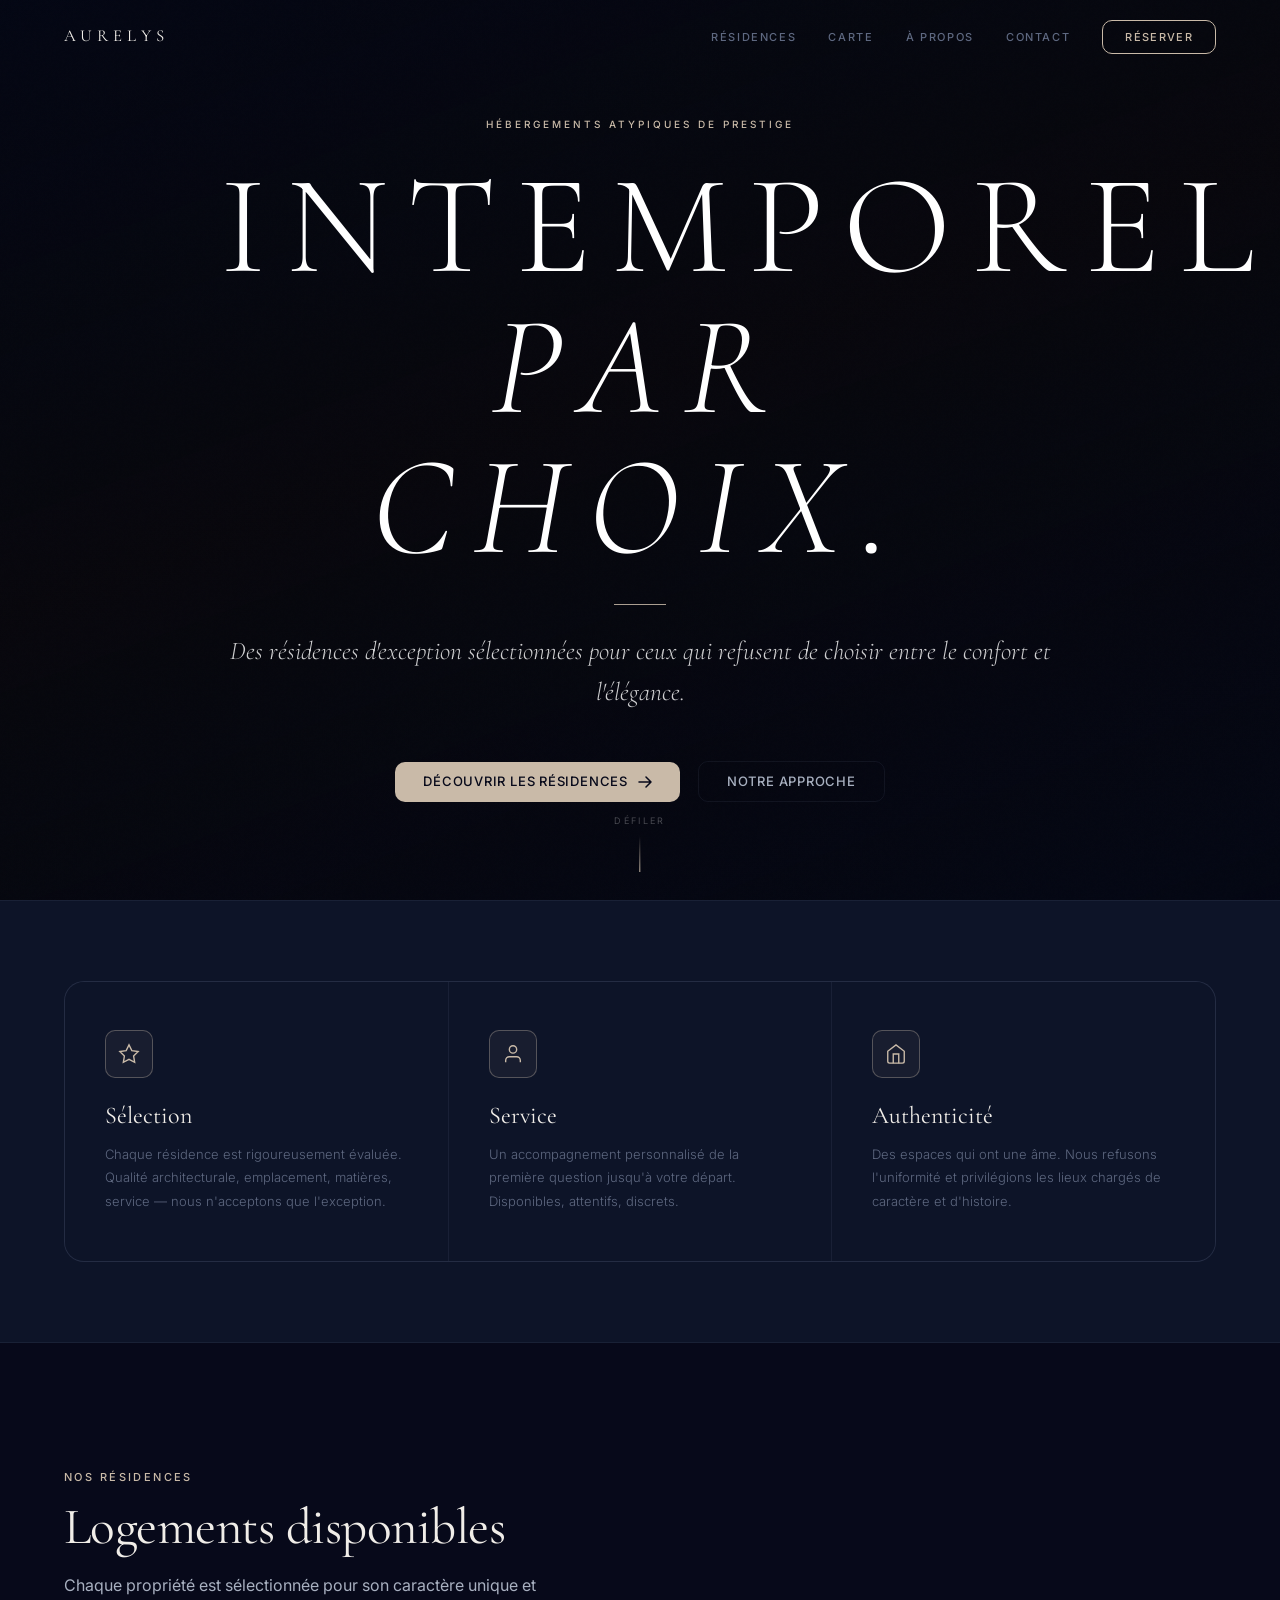
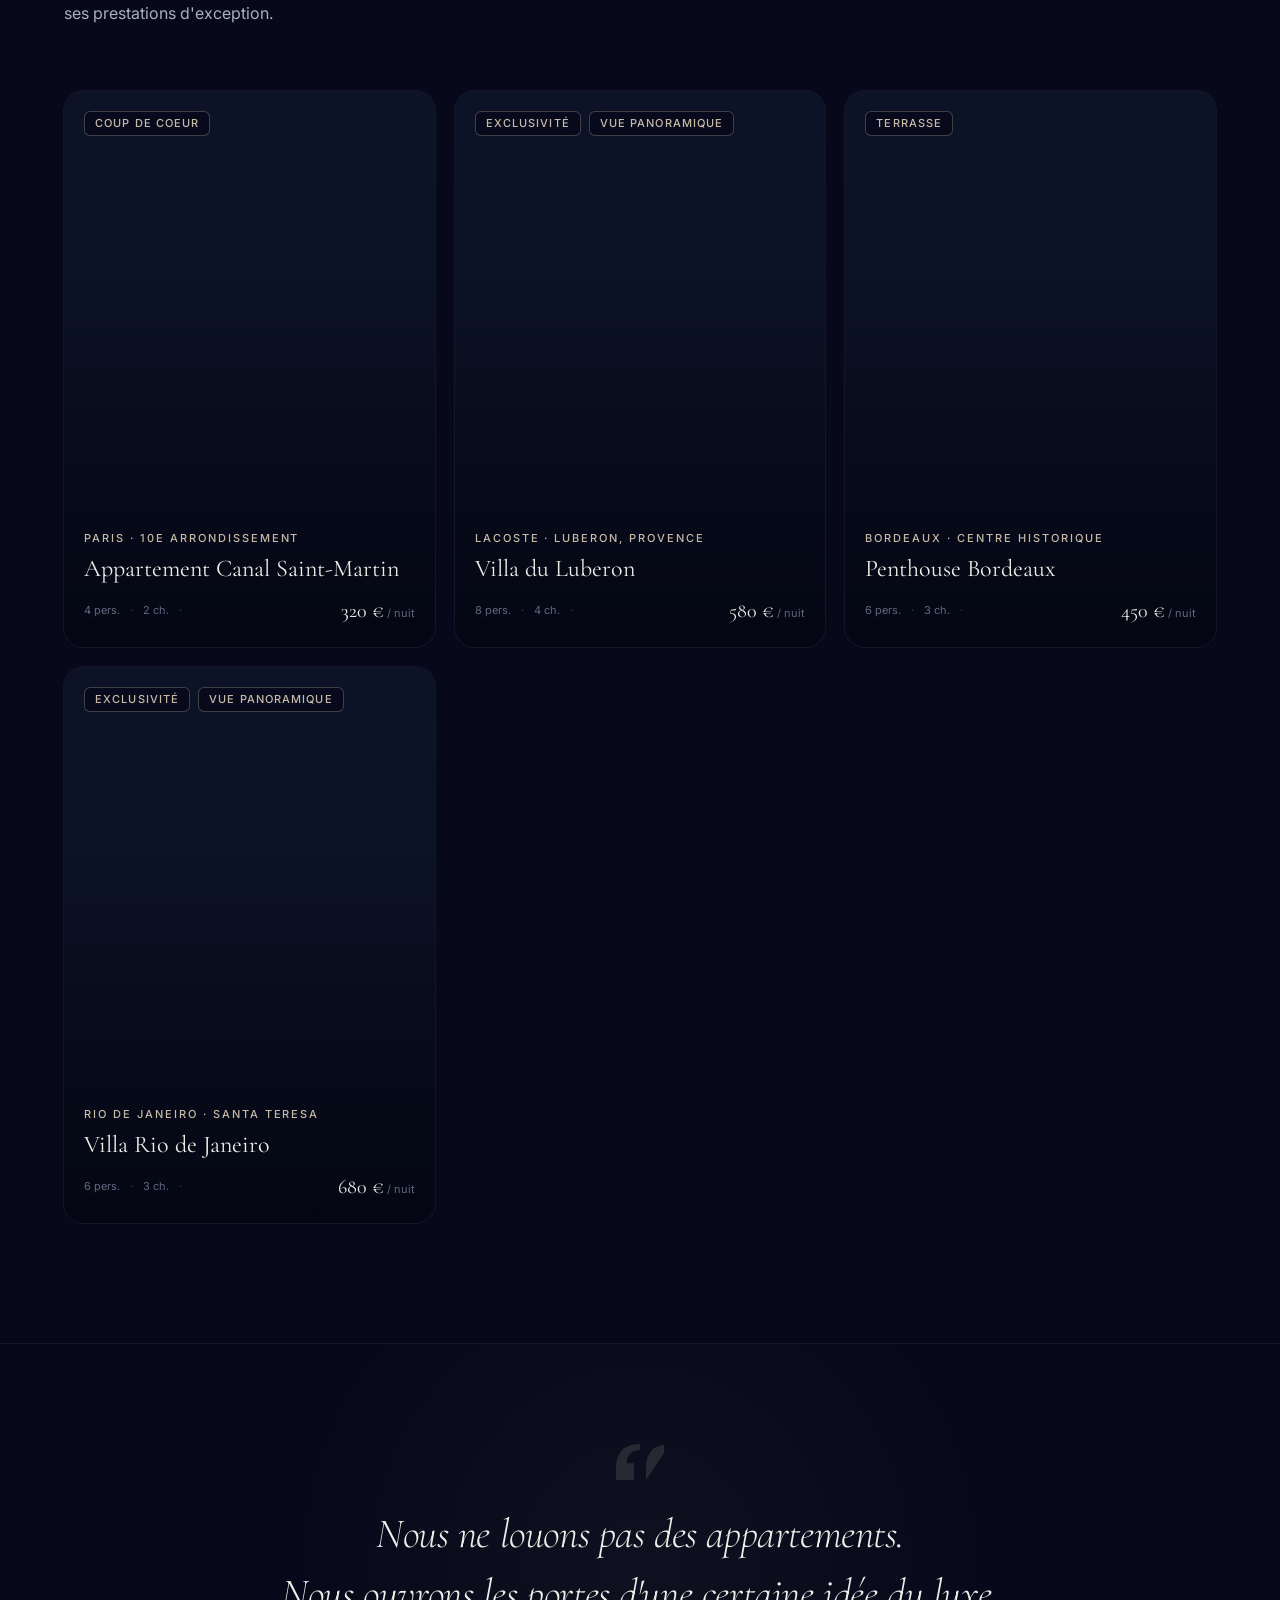
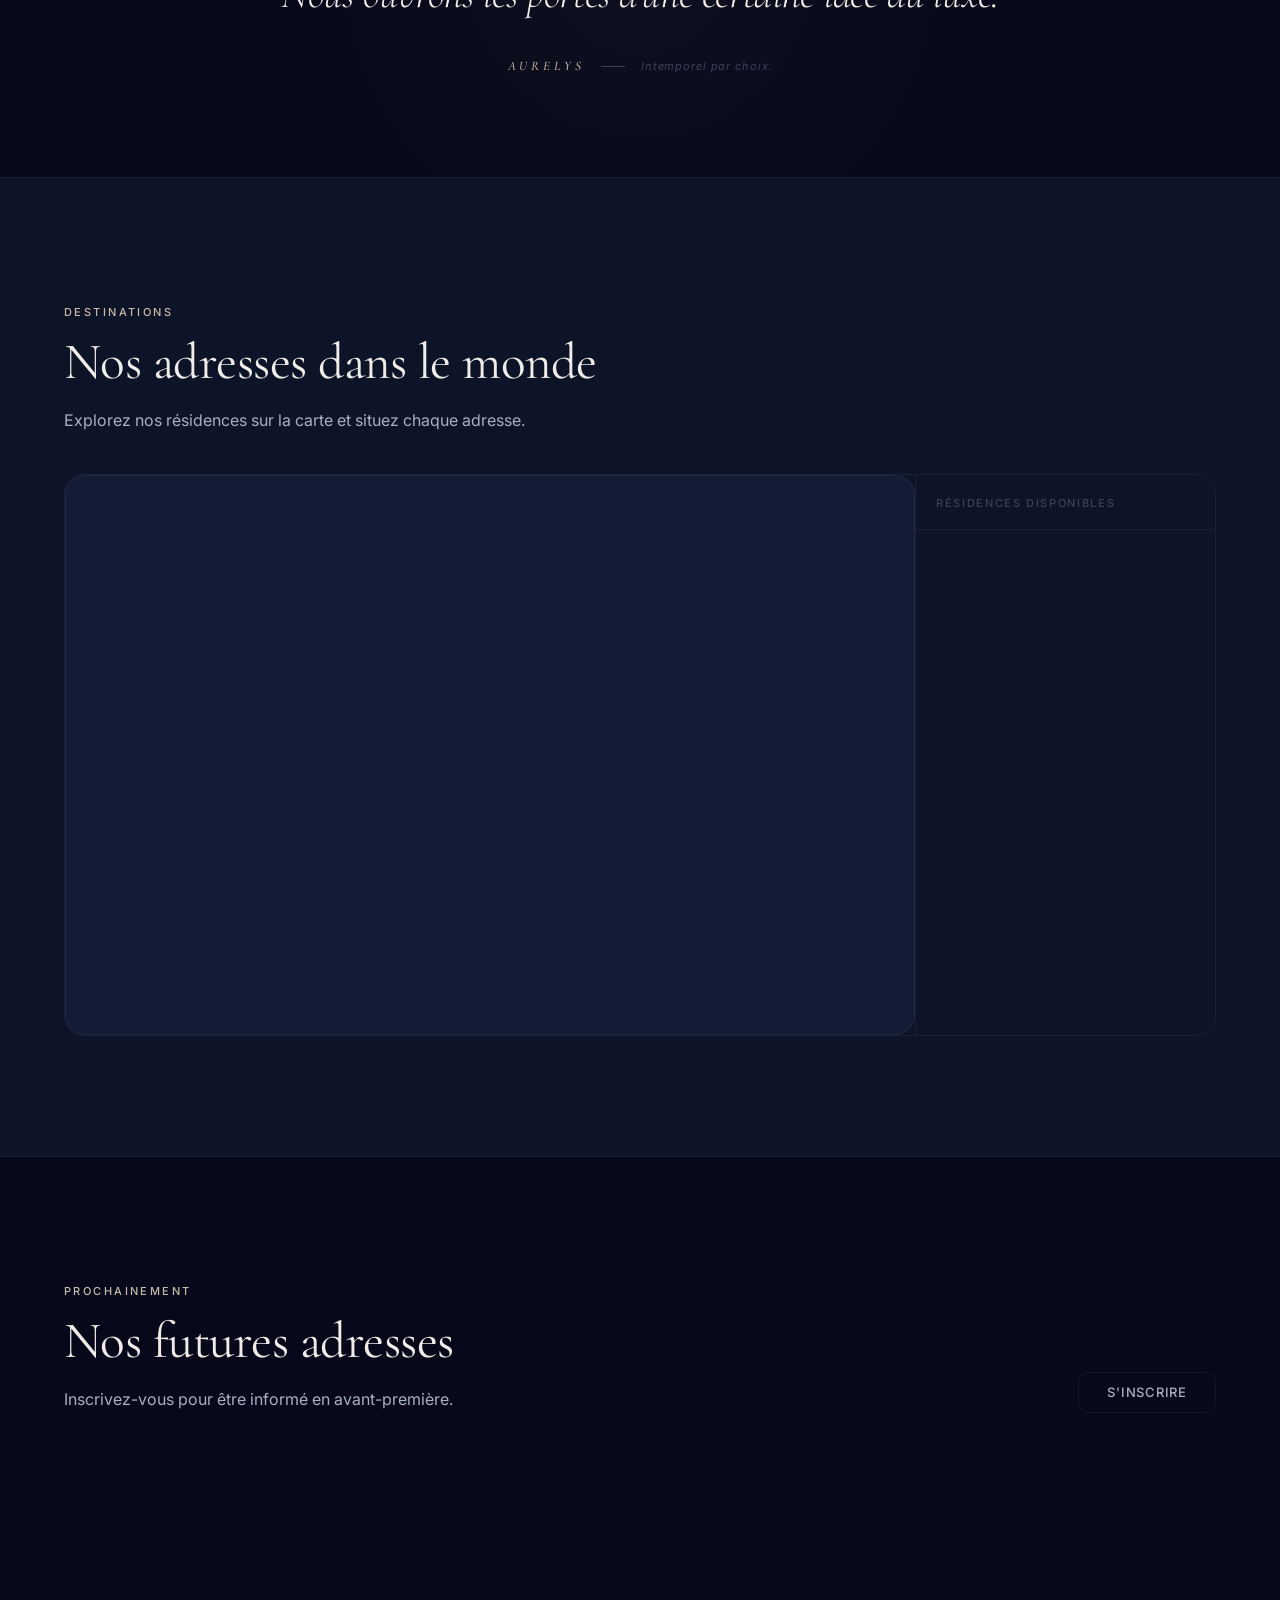
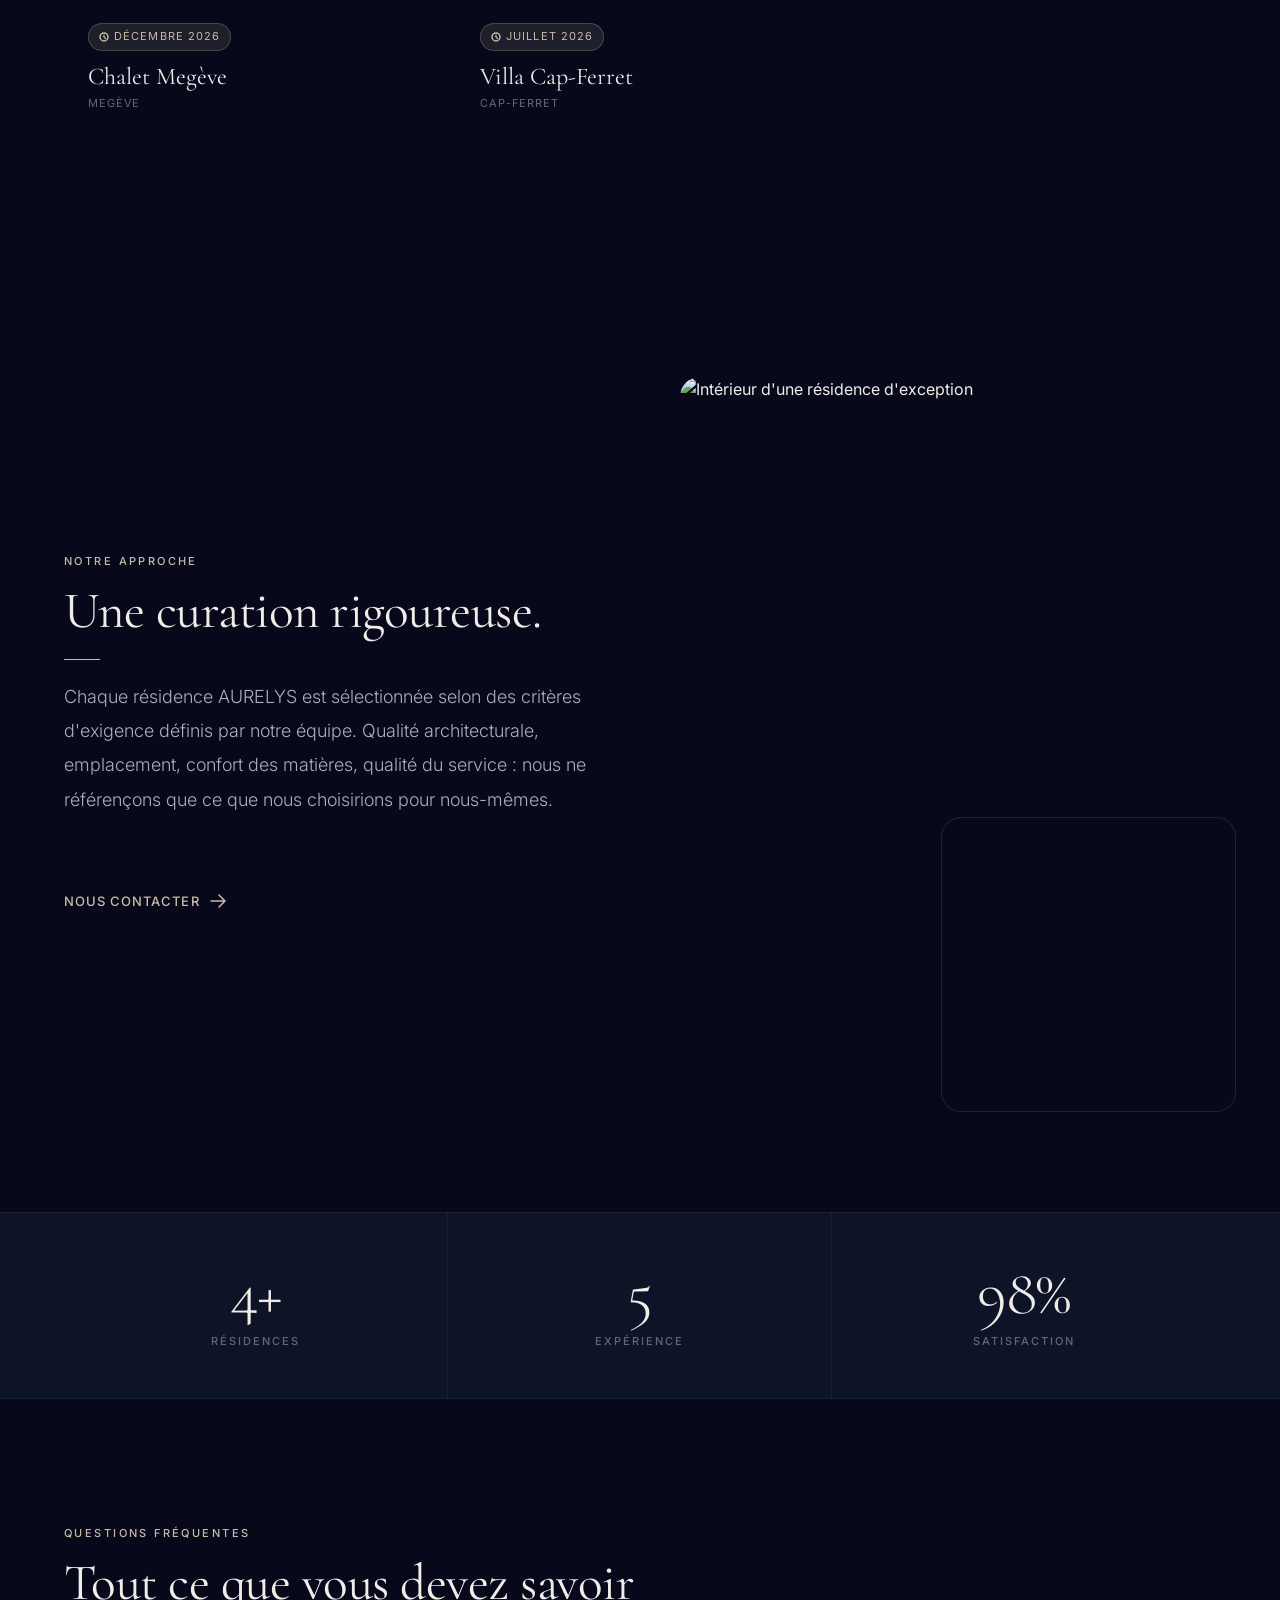
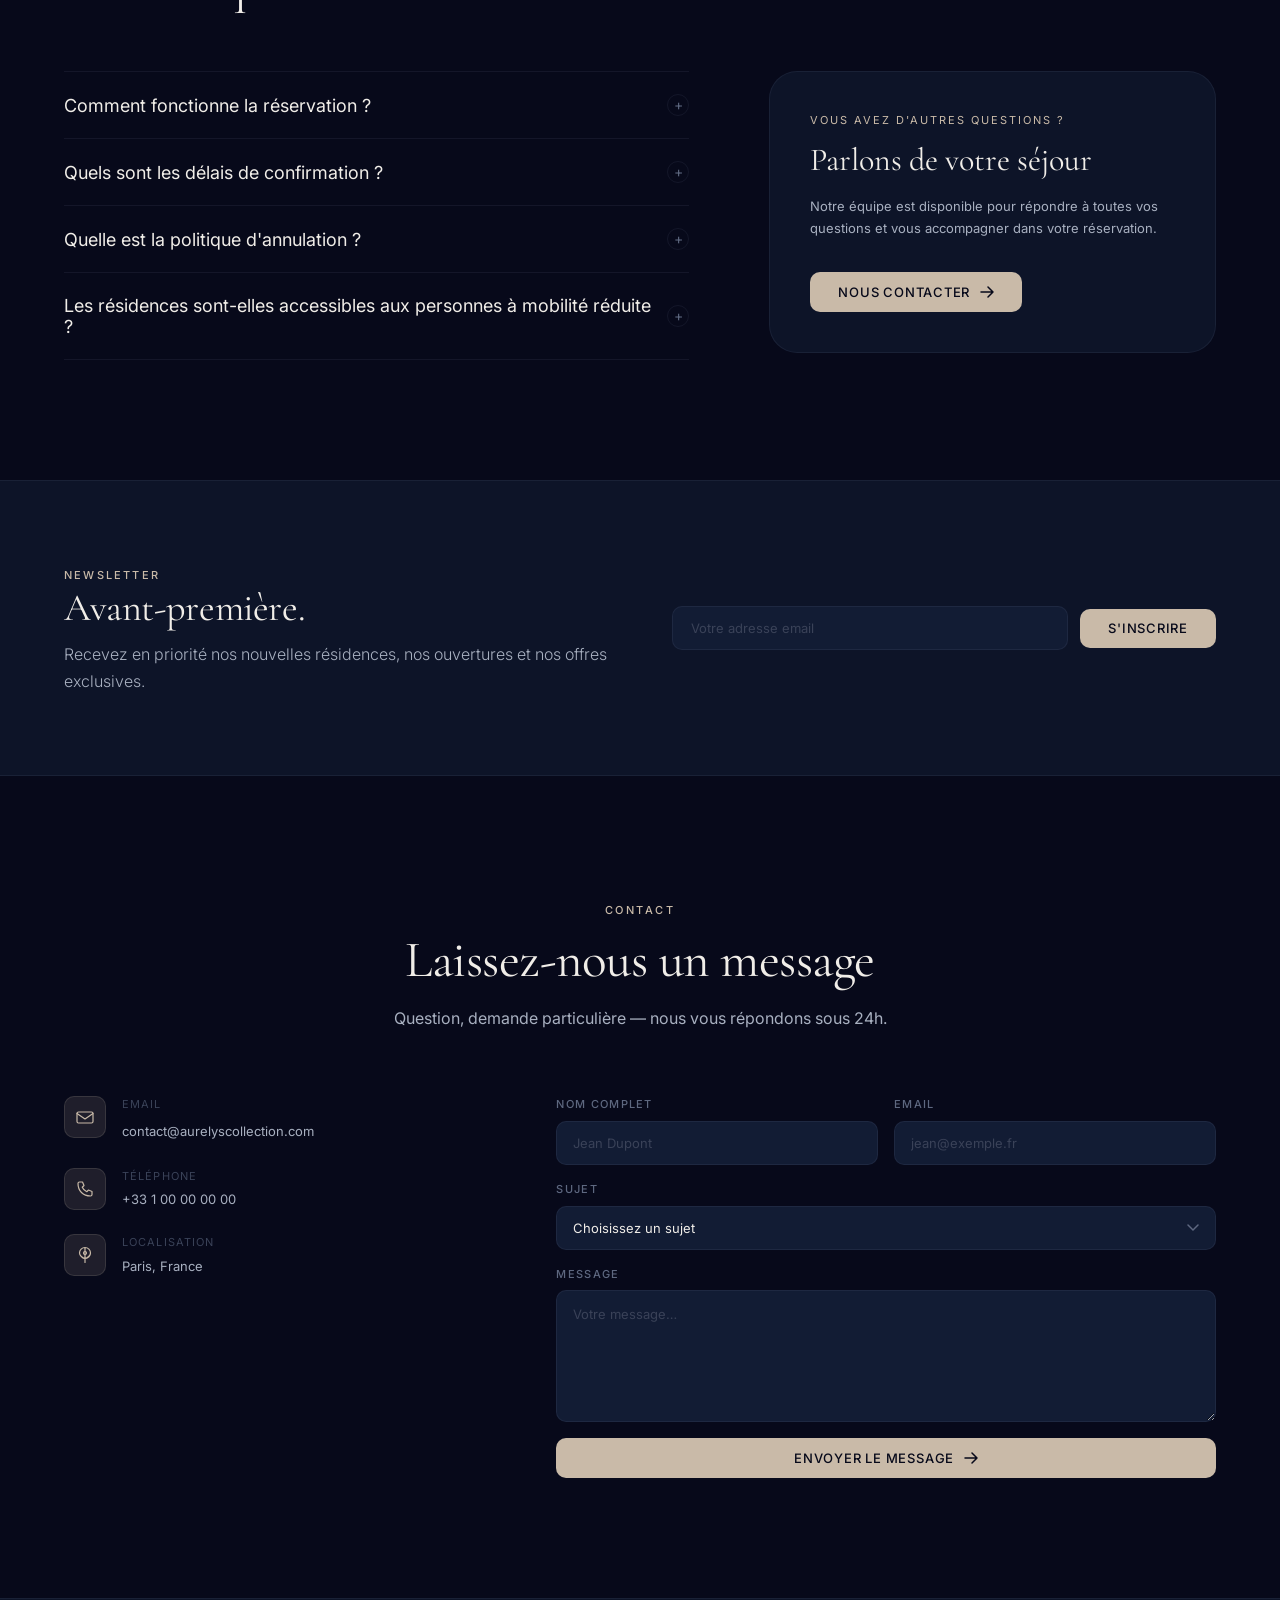
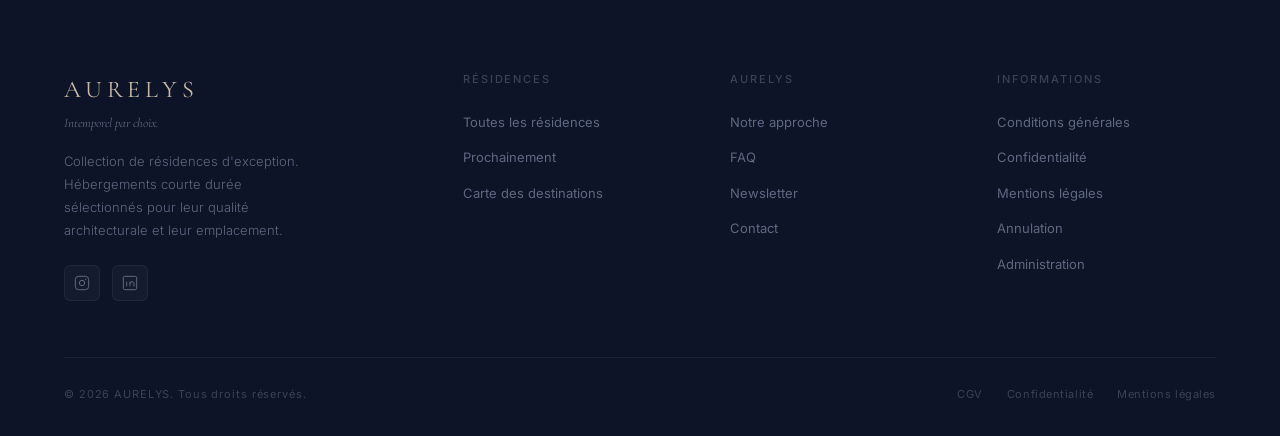
==== index.html @ 6198e26c "Fix chargement admin mobile : client anonyme pour lectures publiques Supabase Diagnostic : requêtes " ====
<!DOCTYPE html>
<html lang="fr">
<head>
  <meta charset="UTF-8">
  <meta name="viewport" content="width=device-width, initial-scale=1.0">

  <!-- ── SEO Principal ──────────────────────────────────────── -->
  <title>AURELYS — Hébergements de Prestige | Intemporel par choix.</title>
  <meta name="description" content="AURELYS : collection exclusive de résidences d'exception en courte durée. Appartements et maisons de prestige sélectionnés pour une expérience intemporelle.">
  <meta name="robots" content="index, follow">
  <meta name="author" content="AURELYS">
  <link rel="canonical" href="https://aurelyscollection.com/">

  <!-- ── Open Graph (Facebook, LinkedIn…) ──────────────────── -->
  <meta property="og:type"        content="website">
  <meta property="og:url"         content="https://aurelyscollection.com/">
  <meta property="og:title"       content="AURELYS — Hébergements de Prestige">
  <meta property="og:description" content="Collection exclusive de résidences d'exception. Hébergements courte durée sélectionnés pour ceux qui refusent de choisir entre le confort et l'élégance.">
  <meta property="og:image"       content="https://images.unsplash.com/photo-1512917774080-9991f1c4c750?w=1200&q=85">
  <meta property="og:image:width"  content="1200">
  <meta property="og:image:height" content="630">
  <meta property="og:locale"      content="fr_FR">
  <meta property="og:site_name"   content="AURELYS">

  <!-- ── Twitter Card ──────────────────────────────────────── -->
  <meta name="twitter:card"        content="summary_large_image">
  <meta name="twitter:title"       content="AURELYS — Hébergements de Prestige">
  <meta name="twitter:description" content="Collection exclusive de résidences d'exception en courte durée.">
  <meta name="twitter:image"       content="https://images.unsplash.com/photo-1512917774080-9991f1c4c750?w=1200&q=85">

  <!-- ── Structured Data (JSON-LD) ─────────────────────────── -->
  <script type="application/ld+json">
  {
    "@context": "https://schema.org",
    "@type": "LodgingBusiness",
    "name": "AURELYS",
    "description": "Collection exclusive de résidences d'exception en hébergement courte durée.",
    "url": "https://aurelyscollection.com",
    "logo": "https://aurelyscollection.com/favicon.ico",
    "image": "https://images.unsplash.com/photo-1512917774080-9991f1c4c750?w=1200&q=85",
    "priceRange": "€€€",
    "telephone": "",
    "email": "",
    "address": {
      "@type": "PostalAddress",
      "addressCountry": "FR"
    },
    "sameAs": []
  }
  </script>

  <!-- Leaflet -->
  <link rel="stylesheet" href="https://unpkg.com/leaflet@1.9.4/dist/leaflet.css" crossorigin="">

  <link rel="stylesheet" href="css/style.css?v=6">
</head>
<body>

<!-- ── Navigation ──────────────────────────────────────────── -->
<header class="nav" role="banner">
  <div class="container nav-inner">
    <a href="#" class="nav-logo" aria-label="Accueil">
      <span data-text="siteName">AURELYS</span>
    </a>

    <nav aria-label="Navigation principale">
      <ul class="nav-links">
        <li><a href="#logements">Résidences</a></li>
        <li><a href="#carte">Carte</a></li>
        <li><a href="#a-propos">À propos</a></li>
        <li><a href="#contact">Contact</a></li>
        <li><a href="#logements" class="nav-cta">Réserver</a></li>
      </ul>
    </nav>

    <button class="nav-burger" aria-label="Menu" aria-expanded="false" aria-controls="nav-mobile">
      <span></span><span></span><span></span>
    </button>
  </div>

  <nav id="nav-mobile" class="nav-mobile" aria-label="Navigation mobile">
    <a href="#logements">Résidences</a>
    <a href="#carte">Carte</a>
    <a href="#a-propos">À propos</a>
    <a href="#contact">Contact</a>
    <a href="#logements" class="nav-cta" style="align-self:flex-start;margin-top:8px;">Réserver</a>
  </nav>
</header>

<!-- ── Hero ────────────────────────────────────────────────── -->
<section class="hero"
         id="hero-main-img"
         aria-label="Accueil"
         style="background-image:url('https://images.unsplash.com/photo-1512917774080-9991f1c4c750?w=1920&q=90')">

  <!-- Texture grain -->
  <div class="hero-grain" aria-hidden="true"></div>

  <!-- Contenu centré -->
  <div class="hero-center-wrap">
    <div class="hero-center-content">
      <span class="hero-eyebrow-text" data-text="heroLabel">Hébergements atypiques de prestige</span>
      <h1 class="hero-title" id="hero-title">AURELYS</h1>
      <div class="hero-divider-line" aria-hidden="true"></div>
      <p class="hero-subtitle" id="hero-subtitle">Intemporel par choix.</p>
      <div class="hero-actions">
        <a href="#logements" class="btn btn-primary">
          Découvrir les résidences
          <svg width="14" height="14" viewBox="0 0 14 14" fill="none" aria-hidden="true">
            <path d="M1 7h12M8 2l5 5-5 5" stroke="currentColor" stroke-width="1.5" stroke-linecap="round" stroke-linejoin="round"/>
          </svg>
        </a>
        <a href="#a-propos" class="btn btn-outline">Notre approche</a>
      </div>
    </div>
  </div>

  <!-- Scroll indicator -->
  <div class="hero-scroll" aria-hidden="true">
    <span class="hero-scroll-text">Défiler</span>
    <span class="hero-scroll-line"></span>
  </div>

</section>

<!-- ── Nos valeurs ──────────────────────────────────────────── -->
<section class="section-sm values-section" aria-label="Nos valeurs">
  <div class="container">
    <div class="values-grid">

      <div class="value-item fade-in">
        <div class="value-icon-wrap" aria-hidden="true">
          <svg width="22" height="22" viewBox="0 0 24 24" fill="none" stroke="currentColor" stroke-width="1.5">
            <path d="M12 2l3.09 6.26L22 9.27l-5 4.87 1.18 6.88L12 17.77l-6.18 3.25L7 14.14 2 9.27l6.91-1.01L12 2z"/>
          </svg>
        </div>
        <h3 class="value-title">Sélection</h3>
        <p class="value-body">Chaque résidence est rigoureusement évaluée. Qualité architecturale, emplacement, matières, service — nous n'acceptons que l'exception.</p>
      </div>

      <div class="value-item fade-in fade-in-delay-1">
        <div class="value-icon-wrap" aria-hidden="true">
          <svg width="22" height="22" viewBox="0 0 24 24" fill="none" stroke="currentColor" stroke-width="1.5">
            <path d="M20 21v-2a4 4 0 00-4-4H8a4 4 0 00-4 4v2"/>
            <circle cx="12" cy="7" r="4"/>
          </svg>
        </div>
        <h3 class="value-title">Service</h3>
        <p class="value-body">Un accompagnement personnalisé de la première question jusqu'à votre départ. Disponibles, attentifs, discrets.</p>
      </div>

      <div class="value-item fade-in fade-in-delay-2">
        <div class="value-icon-wrap" aria-hidden="true">
          <svg width="22" height="22" viewBox="0 0 24 24" fill="none" stroke="currentColor" stroke-width="1.5">
            <path d="M3 9l9-7 9 7v11a2 2 0 01-2 2H5a2 2 0 01-2-2z"/>
            <polyline points="9,22 9,12 15,12 15,22"/>
          </svg>
        </div>
        <h3 class="value-title">Authenticité</h3>
        <p class="value-body">Des espaces qui ont une âme. Nous refusons l'uniformité et privilégions les lieux chargés de caractère et d'histoire.</p>
      </div>

    </div>
  </div>
</section>

<!-- ── Logements disponibles ───────────────────────────────── -->
<section class="section properties" id="logements" aria-labelledby="properties-heading">
  <div class="container">
    <div class="properties-header">
      <div>
        <span class="section-label">Nos résidences</span>
        <h2 class="section-title" id="properties-heading">Logements disponibles</h2>
        <p class="section-subtitle">Chaque propriété est sélectionnée pour son caractère unique et ses prestations d'exception.</p>
      </div>
    </div>

    <div class="properties-grid" id="properties-grid" aria-live="polite">
      <!-- Skeletons -->
      <div class="property-card-skeleton" aria-hidden="true"></div>
      <div class="property-card-skeleton" aria-hidden="true"></div>
      <div class="property-card-skeleton" aria-hidden="true"></div>
    </div>
  </div>
</section>

<!-- ── Citation de marque ───────────────────────────────────── -->
<section class="quote-band" aria-label="Manifeste AURELYS">
  <div class="container">
    <div class="quote-inner">
      <div class="quote-deco" aria-hidden="true">
        <svg width="48" height="36" viewBox="0 0 48 36" fill="none">
          <path d="M0 36V22.8C0 15.6 2.4 9.6 7.2 4.8 12 1.6 17.6 0 24 0v6c-4 0-7.2 1.2-9.6 3.6C12 12 10.8 15.2 10.8 19.2H18V36H0zm30 0V22.8C30 15.6 32.4 9.6 37.2 4.8 42 1.6 47.6 0 54 0" fill="currentColor" opacity="0.15"/>
        </svg>
      </div>
      <blockquote class="brand-quote">
        <p class="brand-quote-text">Nous ne louons pas des appartements.<br>Nous ouvrons les portes d'une certaine idée du luxe.</p>
        <footer class="brand-quote-footer">
          <cite class="brand-quote-cite">AURELYS</cite>
          <span class="brand-quote-rule" aria-hidden="true"></span>
          <span class="brand-quote-tagline">Intemporel par choix.</span>
        </footer>
      </blockquote>
    </div>
  </div>
</section>

<!-- ── Carte mondiale ───────────────────────────────────────── -->
<section class="section map-section" id="carte" aria-labelledby="map-heading">
  <div class="container">

    <!-- Header de section -->
    <div class="map-section-header">
      <div>
        <span class="section-label">Destinations</span>
        <h2 class="section-title" id="map-heading">Nos adresses dans le monde</h2>
        <p class="section-subtitle">Explorez nos résidences sur la carte et situez chaque adresse.</p>
      </div>
      <div class="map-dest-stats" id="map-dest-stats" aria-live="polite">
        <!-- Alimenté par app.js -->
      </div>
    </div>

    <!-- Disposition carte + panel -->
    <div class="map-layout">
      <div id="map-container" role="application" aria-label="Carte mondiale des résidences AURELYS"></div>
      <div class="map-side-panel" id="map-side-panel">
        <div class="map-panel-header">
          <p class="map-panel-title">Résidences disponibles</p>
        </div>
        <div class="map-panel-list" id="map-panel-list" aria-live="polite">
          <!-- Alimenté par app.js -->
        </div>
      </div>
    </div>

  </div>
</section>

<!-- ── À venir ─────────────────────────────────────────────── -->
<section class="section upcoming" id="a-venir" aria-labelledby="upcoming-heading">
  <div class="container">
    <div class="upcoming-header">
      <div>
        <span class="section-label">Prochainement</span>
        <h2 class="section-title" id="upcoming-heading">Nos futures adresses</h2>
        <p class="section-subtitle">Inscrivez-vous pour être informé en avant-première.</p>
      </div>
      <a href="#newsletter" class="btn btn-outline" style="flex-shrink:0;">S'inscrire</a>
    </div>

    <div class="upcoming-grid" id="upcoming-grid" aria-live="polite">
      <!-- Alimenté par app.js -->
    </div>
  </div>
</section>

<!-- ── À propos / Éditorial ─────────────────────────────────── -->
<section class="section about" id="a-propos" aria-labelledby="about-heading">
  <div class="container">
    <div class="editorial-inner">
      <div class="editorial-text fade-in">
        <span class="section-label">Notre approche</span>
        <h2 class="section-title" id="about-heading" id="about-title">Une curation rigoureuse.</h2>
        <div class="divider" aria-hidden="true"></div>
        <p class="editorial-body" id="about-body">
          Chaque résidence AURELYS est sélectionnée selon des critères d'exigence définis par notre équipe. Qualité architecturale, emplacement, confort des matières, qualité du service : nous ne référençons que ce que nous choisirions pour nous-mêmes.
        </p>
        <a href="#contact" class="btn-ghost" style="margin-top:32px; display:inline-flex; align-items:center; gap:10px;">
          Nous contacter
          <svg class="arrow" width="16" height="16" viewBox="0 0 16 16" fill="none" aria-hidden="true">
            <path d="M1 8h14M9 2l6 6-6 6" stroke="currentColor" stroke-width="1.5" stroke-linecap="round" stroke-linejoin="round"/>
          </svg>
        </a>
      </div>

      <div class="editorial-img-wrap fade-in fade-in-delay-2">
        <img
          id="about-img"
          class="editorial-img"
          src="https://images.unsplash.com/photo-1600585154526-990dced4db0d?w=900&q=85"
          alt="Intérieur d'une résidence d'exception"
          loading="lazy"
        >
        <div class="editorial-img-accent" aria-hidden="true"></div>
      </div>
    </div>
  </div>
</section>

<!-- ── Stats ────────────────────────────────────────────────── -->
<div class="stats-band" aria-label="Chiffres clés" id="stats-row">
  <!-- Alimenté par app.js -->
</div>

<!-- ── FAQ ──────────────────────────────────────────────────── -->
<section class="section faq-section" id="faq" aria-labelledby="faq-heading">
  <div class="container">
    <div style="margin-bottom:60px;">
      <span class="section-label">Questions fréquentes</span>
      <h2 class="section-title" id="faq-heading">Tout ce que vous devez savoir</h2>
    </div>
    <div class="faq-grid">
      <div class="faq-list" id="faq-list" aria-live="polite">
        <!-- Alimenté par app.js -->
      </div>
      <div class="faq-cta fade-in">
        <div class="faq-cta-inner">
          <p class="faq-cta-label">Vous avez d'autres questions ?</p>
          <h3 class="faq-cta-title">Parlons de votre séjour</h3>
          <p class="faq-cta-text">Notre équipe est disponible pour répondre à toutes vos questions et vous accompagner dans votre réservation.</p>
          <a href="#contact" class="btn btn-primary">
            Nous contacter
            <svg width="14" height="14" viewBox="0 0 14 14" fill="none" aria-hidden="true">
              <path d="M1 7h12M8 2l5 5-5 5" stroke="currentColor" stroke-width="1.5" stroke-linecap="round" stroke-linejoin="round"/>
            </svg>
          </a>
        </div>
      </div>
    </div>
  </div>
</section>

<!-- ── Newsletter ───────────────────────────────────────────── -->
<section class="section-sm newsletter" id="newsletter" aria-labelledby="newsletter-heading">
  <div class="container">
    <div class="newsletter-inner">
      <div>
        <span class="newsletter-label">Newsletter</span>
        <h2 class="newsletter-title" id="newsletter-title newsletter-heading" id="newsletter-title">
          Avant-première.
        </h2>
        <p class="newsletter-text" id="newsletter-text">
          Recevez nos nouvelles résidences et offres exclusives en priorité.
        </p>
      </div>
      <form class="newsletter-form" id="newsletter-form" novalidate aria-label="Inscription newsletter">
        <label for="newsletter-email" class="sr-only">Votre adresse email</label>
        <input
          class="newsletter-input"
          id="newsletter-email"
          type="email"
          name="email"
          placeholder="Votre adresse email"
          required
          autocomplete="email"
        >
        <button type="submit" class="btn btn-primary">S'inscrire</button>
      </form>
    </div>
  </div>
</section>

<!-- ── Contact ───────────────────────────────────────────────── -->
<section class="section contact" id="contact" aria-labelledby="contact-heading">
  <div class="container">
    <div style="margin-bottom:64px; text-align:center;">
      <span class="section-label">Contact</span>
      <h2 class="section-title" id="contact-heading">Laissez-nous un message</h2>
      <p class="section-subtitle" style="margin:0 auto;">Question, demande particulière — nous vous répondons sous 24h.</p>
    </div>

    <div class="contact-grid">
      <aside>
        <div class="contact-detail fade-in">
          <div class="contact-icon" aria-hidden="true">
            <svg width="18" height="18" viewBox="0 0 18 18" fill="none" stroke="currentColor" stroke-width="1.2" stroke-linecap="round" stroke-linejoin="round">
              <rect x="1" y="4" width="16" height="11" rx="1.5"/>
              <path d="M1 5.5l8 5.5 8-5.5"/>
            </svg>
          </div>
          <div>
            <p class="contact-detail-label">Email</p>
            <a href="mailto:contact@aurelyscollection.com" class="contact-detail-value" data-text="contactEmail" data-href="contactEmail">contact@aurelyscollection.com</a>
          </div>
        </div>
        <div class="contact-detail fade-in fade-in-delay-1">
          <div class="contact-icon" aria-hidden="true">
            <svg width="18" height="18" viewBox="0 0 18 18" fill="none" stroke="currentColor" stroke-width="1.2" stroke-linecap="round" stroke-linejoin="round">
              <path d="M3.5 2h3l1.5 3.5-1.75 1.75a9 9 0 004.5 4.5L12.5 10l3.5 1.5v3A1.5 1.5 0 0114.5 16C7.048 16 2 10.952 2 3.5A1.5 1.5 0 013.5 2z"/>
            </svg>
          </div>
          <div>
            <p class="contact-detail-label">Téléphone</p>
            <p class="contact-detail-value" data-text="contactPhone">+33 1 00 00 00 00</p>
          </div>
        </div>
        <div class="contact-detail fade-in fade-in-delay-2">
          <div class="contact-icon" aria-hidden="true">
            <svg width="18" height="18" viewBox="0 0 18 18" fill="none" stroke="currentColor" stroke-width="1.2" stroke-linecap="round" stroke-linejoin="round">
              <path d="M9 1.5A5.5 5.5 0 019 12.5C6.5 12.5 3.5 9 3.5 7a5.5 5.5 0 0111 0c0 2-3 5.5-5.5 5.5z"/>
              <circle cx="9" cy="7" r="1.5"/>
              <path d="M9 13v3.5"/>
            </svg>
          </div>
          <div>
            <p class="contact-detail-label">Localisation</p>
            <p class="contact-detail-value" data-text="contactAddress">Paris, France</p>
          </div>
        </div>
      </aside>

      <div class="fade-in">
        <form
          id="contact-form"
          class="form"
          action="https://formspree.io/f/YOUR_FORMSPREE_ID"
          method="POST"
          novalidate
        >
          <div class="form-row">
            <div class="form-group">
              <label class="form-label" for="contact-name">Nom complet</label>
              <input class="form-input" id="contact-name" type="text" name="name" placeholder="Jean Dupont" required autocomplete="name">
            </div>
            <div class="form-group">
              <label class="form-label" for="contact-email">Email</label>
              <input class="form-input" id="contact-email" type="email" name="email" placeholder="jean@exemple.fr" required autocomplete="email">
            </div>
          </div>

          <div class="form-group">
            <label class="form-label" for="contact-subject">Sujet</label>
            <select class="form-select" id="contact-subject" name="subject">
              <option value="">Choisissez un sujet</option>
              <option>Demande de réservation</option>
              <option>Question sur un logement</option>
              <option>Avis / Commentaire</option>
              <option>Autre</option>
            </select>
          </div>

          <div class="form-group">
            <label class="form-label" for="contact-message">Message</label>
            <textarea class="form-textarea" id="contact-message" name="message" placeholder="Votre message…" rows="5" required></textarea>
          </div>

          <button type="submit" class="btn btn-primary" style="width:100%; justify-content:center;">
            <span class="btn-label">Envoyer le message</span>
            <svg width="14" height="14" viewBox="0 0 14 14" fill="none" aria-hidden="true">
              <path d="M1 7h12M8 2l5 5-5 5" stroke="currentColor" stroke-width="1.5" stroke-linecap="round" stroke-linejoin="round"/>
            </svg>
          </button>

          <div class="form-success" id="contact-success" role="alert" aria-live="polite">
            ✓ Votre message a bien été envoyé. Nous vous répondrons dans les plus brefs délais.
          </div>
        </form>
      </div>
    </div>
  </div>
</section>

<!-- ── Footer ───────────────────────────────────────────────── -->
<footer class="footer" role="contentinfo">
  <div class="container">
    <div class="footer-grid">
      <div>
        <p class="footer-brand-name">
          <span data-text="footerBrand">AURELYS</span>
        </p>
        <p class="footer-brand-tagline" data-text="tagline">Intemporel par choix.</p>
        <p class="footer-brand-desc">
          Collection de résidences d'exception. Hébergements courte durée sélectionnés pour leur qualité architecturale et leur emplacement.
        </p>
        <div class="footer-social">
          <a href="#" class="footer-social-link" data-href="instagram" aria-label="Instagram" rel="noopener">
            <svg width="16" height="16" viewBox="0 0 24 24" fill="none" stroke="currentColor" stroke-width="1.5">
              <rect x="2" y="2" width="20" height="20" rx="5" ry="5"/>
              <circle cx="12" cy="12" r="4"/>
              <circle cx="17.5" cy="6.5" r="0.5" fill="currentColor"/>
            </svg>
          </a>
          <a href="#" class="footer-social-link" data-href="linkedin" aria-label="LinkedIn" rel="noopener">
            <svg width="16" height="16" viewBox="0 0 24 24" fill="none" stroke="currentColor" stroke-width="1.5">
              <rect x="2" y="2" width="20" height="20" rx="2"/>
              <path d="M7 10v7M7 7v.01M12 10v7M12 13a3 3 0 016 0v4"/>
            </svg>
          </a>
        </div>
      </div>

      <nav aria-label="Résidences">
        <p class="footer-col-title">Résidences</p>
        <ul class="footer-links">
          <li><a href="#logements">Toutes les résidences</a></li>
          <li><a href="#a-venir">Prochainement</a></li>
          <li><a href="#carte">Carte des destinations</a></li>
        </ul>
      </nav>

      <nav aria-label="AURELYS">
        <p class="footer-col-title">AURELYS</p>
        <ul class="footer-links">
          <li><a href="#a-propos">Notre approche</a></li>
          <li><a href="#faq">FAQ</a></li>
          <li><a href="#newsletter">Newsletter</a></li>
          <li><a href="#contact">Contact</a></li>
        </ul>
      </nav>

      <nav aria-label="Informations légales">
        <p class="footer-col-title">Informations</p>
        <ul class="footer-links">
          <li><a href="legal.html?page=cgv">Conditions générales</a></li>
          <li><a href="legal.html?page=privacy">Confidentialité</a></li>
          <li><a href="legal.html?page=mentions">Mentions légales</a></li>
          <li><a href="legal.html?page=cancellation">Annulation</a></li>
          <li><a href="admin.html">Administration</a></li>
        </ul>
      </nav>
    </div>

    <div class="footer-bottom">
      <p class="footer-copy">
        &copy; <span id="footer-year"></span> AURELYS. Tous droits réservés.
      </p>
      <nav class="footer-legal" aria-label="Liens légaux">
        <a href="legal.html?page=cgv">CGV</a>
        <a href="legal.html?page=privacy">Confidentialité</a>
        <a href="legal.html?page=mentions">Mentions légales</a>
      </nav>
    </div>
  </div>
</footer>

<!-- ── Scripts ──────────────────────────────────────────────── -->
<script src="https://cdn.jsdelivr.net/npm/@supabase/supabase-js@2/dist/umd/supabase.js"></script>
<script src="js/config.js"></script>
<script src="js/db.js?v=2"></script>
<script src="https://unpkg.com/leaflet@1.9.4/dist/leaflet.js" crossorigin=""></script>
<script src="js/storage.js"></script>
<script src="js/state.js"></script>
<script src="js/booking.js"></script>
<script src="js/map.js"></script>
<script src="js/app.js?v=2"></script>

<script>
  document.getElementById('footer-year').textContent = new Date().getFullYear();
</script>

</body>
</html>
---- css/style.css ----
/* =============================================================
   style.css — AURELYS — Site public
   ============================================================= */

@import url('https://fonts.googleapis.com/css2?family=Cormorant+Garamond:ital,wght@0,300;0,400;0,500;0,600;1,300;1,400;1,500&family=Inter:wght@300;400;500;600&display=swap');
@import 'tokens.css';


/* ─────────────────────────────────────────────────────────────
   1. RESET & BASE
───────────────────────────────────────────────────────────── */

*,
*::before,
*::after {
  box-sizing: border-box;
  margin: 0;
  padding: 0;
}

html {
  scroll-behavior: smooth;
  font-size: 16px;
}

body {
  background-color: var(--color-bg-base);
  color: var(--color-text-primary);
  font-family: var(--font-sans);
  font-size: var(--text-base);
  line-height: 1.6;
  -webkit-font-smoothing: antialiased;
  -moz-osx-font-smoothing: grayscale;
  overflow-x: hidden;
}

a {
  color: inherit;
  text-decoration: none;
}

img {
  display: block;
  max-width: 100%;
}

button {
  cursor: pointer;
  font-family: var(--font-sans);
}



ul, ol { list-style: none; }

input, textarea, select {
  font-family: var(--font-sans);
}

.sr-only {
  position: absolute;
  width: 1px;
  height: 1px;
  padding: 0;
  margin: -1px;
  overflow: hidden;
  clip: rect(0, 0, 0, 0);
  white-space: nowrap;
  border: 0;
}


/* ─────────────────────────────────────────────────────────────
   3. NAVIGATION
───────────────────────────────────────────────────────────── */

.nav {
  position: fixed;
  top: 0;
  left: 0;
  right: 0;
  z-index: 1000;
  height: var(--nav-height);
  display: flex;
  align-items: center;
  background: transparent;
  transition:
    background var(--transition-slow),
    border-color var(--transition-slow),
    backdrop-filter var(--transition-slow);
}

.nav.scrolled {
  background: rgba(7, 9, 26, 0.92);
  backdrop-filter: blur(20px);
  -webkit-backdrop-filter: blur(20px);
  border-bottom: 1px solid var(--color-border);
}

.nav-inner {
  display: flex;
  align-items: center;
  justify-content: space-between;
  width: 100%;
}

.nav-logo {
  font-family: var(--font-serif);
  font-size: 1.05rem;
  font-weight: var(--weight-regular);
  letter-spacing: 0.3em;
  text-transform: uppercase;
  color: var(--color-text-primary);
  transition: color var(--transition);
}

.nav-logo:hover { color: var(--color-accent); }

.nav-links {
  display: flex;
  align-items: center;
  gap: var(--space-8);
}

.nav-links a {
  font-size: var(--text-xs);
  font-weight: var(--weight-medium);
  letter-spacing: 0.15em;
  text-transform: uppercase;
  color: var(--color-text-muted);
  transition: color var(--transition);
}

.nav-links a:hover { color: var(--color-text-primary); }

.nav-cta {
  padding: 9px 22px;
  border: 1px solid var(--color-accent);
  border-radius: var(--radius);
  font-size: var(--text-xs) !important;
  font-weight: var(--weight-medium) !important;
  letter-spacing: 0.12em !important;
  color: var(--color-accent) !important;
  transition:
    background var(--transition),
    color var(--transition),
    border-color var(--transition) !important;
}

.nav-cta:hover {
  background: var(--color-accent);
  color: var(--color-bg-base) !important;
}

.nav-burger {
  display: none;
  flex-direction: column;
  gap: 5px;
  background: none;
  border: none;
  padding: var(--space-1);
  cursor: pointer;
}

.nav-burger span {
  display: block;
  width: 22px;
  height: 1.5px;
  background: var(--color-text-primary);
  transition: transform var(--transition), opacity var(--transition);
}

.nav-burger.open span:nth-child(1) { transform: translateY(6.5px) rotate(45deg); }
.nav-burger.open span:nth-child(2) { opacity: 0; }
.nav-burger.open span:nth-child(3) { transform: translateY(-6.5px) rotate(-45deg); }

.nav-mobile {
  display: none;
  position: absolute;
  top: 100%;
  left: 0;
  right: 0;
  background: rgba(7, 9, 26, 0.98);
  backdrop-filter: blur(20px);
  -webkit-backdrop-filter: blur(20px);
  border-top: 1px solid var(--color-border);
  padding: var(--space-6) var(--space-6) var(--space-8);
  flex-direction: column;
  gap: var(--space-5);
}

.nav-mobile.open { display: flex; }

.nav-mobile a {
  font-size: var(--text-sm);
  letter-spacing: 0.12em;
  text-transform: uppercase;
  color: var(--color-text-muted);
  transition: color var(--transition);
}

.nav-mobile a:hover { color: var(--color-accent); }


/* ─────────────────────────────────────────────────────────────
   4. HERO — Plein écran cinématique
───────────────────────────────────────────────────────────── */

/* Background directement sur la section — le plus fiable sur iOS Safari */
.hero {
  position: relative;
  height: 100svh;
  min-height: 560px;
  display: flex;
  align-items: center;
  justify-content: center;
  overflow: hidden;
  background-size: cover;
  background-position: center 40%;
  background-repeat: no-repeat;
  background-color: #040714; /* fallback si image pas chargée */
}

/* Overlay gradient via ::before */
.hero::before {
  content: '';
  position: absolute;
  top: 0; left: 0; right: 0; bottom: 0;
  background: linear-gradient(
    160deg,
    rgba(4, 7, 20, 0.65) 0%,
    rgba(12, 8, 5, 0.48) 45%,
    rgba(4, 7, 20, 0.72) 100%
  );
  z-index: 1;
}

/* Grain texture */
.hero-grain {
  position: absolute;
  inset: 0;
  z-index: 2;
  background-image: url("data:image/svg+xml,%3Csvg viewBox='0 0 256 256' xmlns='http://www.w3.org/2000/svg'%3E%3Cfilter id='noise'%3E%3CfeTurbulence type='fractalNoise' baseFrequency='0.9' numOctaves='4' stitchTiles='stitch'/%3E%3C/filter%3E%3Crect width='100%25' height='100%25' filter='url(%23noise)' opacity='0.035'/%3E%3C/svg%3E");
  opacity: 0.45;
  pointer-events: none;
  mix-blend-mode: overlay;
}

/* Contenu centré */
.hero-center-wrap {
  position: relative;
  z-index: 3;
  width: 100%;
  display: flex;
  align-items: center;
  justify-content: center;
  text-align: center;
  padding: calc(var(--nav-height) + 20px) var(--space-6) 80px;
}

.hero-center-content {
  max-width: 840px;
  width: 100%;
  text-align: center;
}

/* Eyebrow */
.hero-eyebrow-text {
  display: inline-block;
  font-size: 10px;
  font-weight: var(--weight-medium);
  letter-spacing: 0.30em;
  text-transform: uppercase;
  color: var(--color-accent);
  margin-bottom: var(--space-6);
}

/* Titre */
.hero-title {
  font-family: var(--font-serif);
  font-size: clamp(3.8rem, 11vw, 9.5rem);
  font-weight: var(--weight-light);
  line-height: 1.0;
  letter-spacing: 0.14em;
  text-transform: uppercase;
  color: #fff;
  margin-bottom: 0;
}

/* Séparateur doré */
.hero-divider-line {
  width: 52px;
  height: 1px;
  background: var(--color-accent);
  margin: 26px auto;
  opacity: 0.85;
}

/* Sous-titre */
.hero-subtitle {
  font-family: var(--font-serif);
  font-style: italic;
  font-size: clamp(1.05rem, 2.4vw, 1.6rem);
  color: rgba(255, 255, 255, 0.80);
  line-height: 1.6;
  font-weight: var(--weight-light);
  margin-bottom: var(--space-12);
  max-width: 100%;
}

/* Boutons */
.hero-actions {
  display: flex;
  align-items: center;
  justify-content: center;
  gap: 18px;
  flex-wrap: wrap;
}

/* Indicateur scroll */
.hero-scroll {
  position: absolute;
  bottom: 28px;
  left: 50%;
  transform: translateX(-50%);
  z-index: 3;
  display: flex;
  flex-direction: column;
  align-items: center;
  gap: 8px;
  color: rgba(255, 255, 255, 0.38);
  font-size: 9px;
  letter-spacing: 0.26em;
  text-transform: uppercase;
}

.hero-scroll-line {
  width: 1px;
  height: 36px;
  background: linear-gradient(to bottom, transparent, var(--color-accent));
  animation: heroScrollPulse 2.4s ease-in-out infinite;
}

.hero-scroll-text { opacity: 0.7; }

@keyframes heroScrollPulse {
  0%, 100% { opacity: 0.25; transform: scaleY(1); }
  50%       { opacity: 0.9;  transform: scaleY(0.75); }
}


/* ─────────────────────────────────────────────────────────────
   5. UTILITAIRES DE SECTION
───────────────────────────────────────────────────────────── */

.section {
  padding: 120px 0;
}

.section-sm {
  padding: 80px 0;
}

.container {
  width: 100%;
  max-width: var(--container-max);
  margin: 0 auto;
  padding: 0 var(--space-6);
}

.container-narrow {
  width: 100%;
  max-width: var(--container-narrow);
  margin: 0 auto;
  padding: 0 var(--space-6);
}

.section-label {
  display: inline-block;
  font-size: var(--text-xs);
  font-weight: var(--weight-medium);
  letter-spacing: 0.22em;
  text-transform: uppercase;
  color: var(--color-accent);
  margin-bottom: var(--space-3);
}

.section-title {
  font-family: var(--font-serif);
  font-size: clamp(2rem, 4vw, 3.2rem);
  font-weight: var(--weight-regular);
  line-height: 1.1;
  letter-spacing: -0.01em;
  margin-bottom: var(--space-4);
}

.section-subtitle {
  font-size: var(--text-base);
  color: var(--color-text-secondary);
  line-height: 1.75;
  max-width: 500px;
}

.divider {
  width: 36px;
  height: 1px;
  background: var(--color-accent);
  margin: 20px 0;
}


/* ─────────────────────────────────────────────────────────────
   6. BOUTONS
───────────────────────────────────────────────────────────── */

.btn {
  display: inline-flex;
  align-items: center;
  gap: 10px;
  padding: 13px 28px;
  border-radius: var(--radius);
  font-family: var(--font-sans);
  font-size: var(--text-sm);
  font-weight: var(--weight-medium);
  letter-spacing: 0.06em;
  text-transform: uppercase;
  border: none;
  cursor: pointer;
  transition:
    background var(--transition),
    color var(--transition),
    border-color var(--transition),
    box-shadow var(--transition),
    transform var(--transition),
    gap var(--transition);
  white-space: nowrap;
  line-height: 1;
  position: relative;
  overflow: hidden;
}

/* Shimmer sur btn-primary au hover */
.btn-primary {
  background: var(--color-accent);
  color: var(--color-bg-base);
}

.btn-primary::after {
  content: '';
  position: absolute;
  top: 0; left: -100%;
  width: 60%;
  height: 100%;
  background: linear-gradient(90deg, transparent, rgba(255,255,255,0.18), transparent);
  transition: left 0.5s var(--ease-default);
}

.btn-primary:hover::after {
  left: 150%;
}

.btn-primary:hover {
  background: var(--color-accent-hover);
  transform: translateY(-1px);
  box-shadow: 0 8px 28px rgba(201, 186, 168, 0.22);
  gap: 14px;
}

.btn-outline {
  background: transparent;
  color: var(--color-text-secondary);
  border: 1px solid var(--color-border);
}

.btn-outline:hover {
  border-color: var(--color-border-focus);
  color: var(--color-accent);
  transform: translateY(-1px);
}

.btn-ghost {
  background: transparent;
  color: var(--color-accent);
  padding: 10px 0;
  letter-spacing: 0.08em;
  border: none;
  font-size: var(--text-sm);
  font-weight: var(--weight-medium);
  text-transform: uppercase;
  display: inline-flex;
  align-items: center;
  gap: 10px;
}

.btn-ghost:hover {
  color: var(--color-accent-hover);
  gap: 16px;
}

.btn-ghost .arrow {
  transition: transform var(--transition);
  display: inline-block;
}

.btn-ghost:hover .arrow {
  transform: translateX(4px);
}

.btn-sm {
  padding: 9px 18px;
  font-size: var(--text-xs);
  gap: 7px;
}

.btn.loading {
  opacity: 0.7;
  pointer-events: none;
}

@media (hover: none) {
  .btn { cursor: pointer; }
}


/* ─────────────────────────────────────────────────────────────
   7. PROPERTY CARDS — Style éditorial overlay
───────────────────────────────────────────────────────────── */

.properties-header {
  display: flex;
  align-items: flex-end;
  justify-content: space-between;
  margin-bottom: var(--space-16);
  gap: var(--space-6);
}

.properties-grid {
  display: grid;
  grid-template-columns: repeat(3, 1fr);
  gap: 20px;
}

/* Skeletons */
.property-card-skeleton {
  aspect-ratio: 2 / 3;
  border-radius: var(--radius-lg);
  background: linear-gradient(
    110deg,
    var(--color-bg-surface) 30%,
    var(--color-bg-elevated) 50%,
    var(--color-bg-surface) 70%
  );
  background-size: 200% 100%;
  animation: skeletonShimmer 1.8s ease-in-out infinite;
}

/* Carte principale : full-bleed image avec overlay */
.property-card {
  position: relative;
  border-radius: var(--radius-lg);
  overflow: hidden;
  aspect-ratio: 2 / 3;
  cursor: pointer;
  background: var(--color-bg-surface);
  /* Subtle border visible avant chargement image */
  box-shadow: 0 0 0 1px var(--color-border);
}

.property-media {
  position: absolute;
  inset: 0;
}

.property-img {
  width: 100%;
  height: 100%;
  object-fit: cover;
  transition: transform 0.9s var(--ease-default);
  will-change: transform;
}

.property-card:hover .property-img {
  transform: scale(1.06);
}

/* Overlay gradient permanent */
.property-info-overlay {
  position: absolute;
  inset: 0;
  background: linear-gradient(
    to top,
    rgba(4, 6, 18, 0.96) 0%,
    rgba(4, 6, 18, 0.55) 38%,
    rgba(4, 6, 18, 0.1) 65%,
    transparent 100%
  );
  padding: 20px;
  display: flex;
  flex-direction: column;
  justify-content: space-between;
  transition: background var(--duration-slow) var(--ease-default);
}

.property-card:hover .property-info-overlay {
  background: linear-gradient(
    to top,
    rgba(4, 6, 18, 0.99) 0%,
    rgba(4, 6, 18, 0.82) 48%,
    rgba(4, 6, 18, 0.35) 75%,
    transparent 100%
  );
}

/* Badges en haut */
.property-tags {
  display: flex;
  gap: 8px;
  flex-wrap: wrap;
}

/* Bottom permanent (location + titre + prix) */
.property-bottom {
  transition: transform var(--duration-slow) var(--ease-out);
}

.property-card:hover .property-bottom {
  transform: translateY(-156px);
}

.property-location {
  font-size: var(--text-xs);
  font-weight: var(--weight-medium);
  letter-spacing: 0.18em;
  text-transform: uppercase;
  color: var(--color-accent);
  margin-bottom: var(--space-2);
}

.property-title {
  font-family: var(--font-serif);
  font-size: var(--text-xl);
  font-weight: var(--weight-regular);
  line-height: 1.15;
  margin-bottom: var(--space-3);
  color: var(--color-text-primary);
}

.property-meta-row {
  display: flex;
  align-items: center;
  gap: 10px;
  font-size: var(--text-xs);
  color: var(--color-text-muted);
  flex-wrap: wrap;
}

.property-meta-sep {
  color: var(--color-text-dim);
}

.property-price-inline {
  color: var(--color-text-primary);
  font-family: var(--font-serif);
  font-size: var(--text-lg);
  margin-left: auto;
}

.property-price-unit {
  font-family: var(--font-sans);
  font-size: var(--text-xs);
  color: var(--color-text-muted);
}

/* Panel hover : desc + amenities + CTA */
.property-hover-reveal {
  position: absolute;
  bottom: 0;
  left: 0;
  right: 0;
  padding: 20px;
  transform: translateY(12px);
  opacity: 0;
  transition:
    transform var(--duration-slow) var(--ease-out),
    opacity var(--duration-slow) var(--ease-out);
  display: flex;
  flex-direction: column;
  gap: 12px;
  pointer-events: none;
}

.property-card:hover .property-hover-reveal {
  transform: translateY(0);
  opacity: 1;
  pointer-events: auto;
}

.property-desc-short {
  font-size: var(--text-sm);
  color: rgba(168, 176, 192, 0.9);
  line-height: 1.6;
  display: -webkit-box;
  -webkit-line-clamp: 2;
  -webkit-box-orient: vertical;
  overflow: hidden;
}

.property-amenity-pills {
  display: flex;
  flex-wrap: wrap;
  gap: 5px;
}

.property-amenity-pill {
  font-size: var(--text-xs);
  color: var(--color-text-muted);
  background: rgba(255, 255, 255, 0.07);
  border: 1px solid rgba(255, 255, 255, 0.1);
  border-radius: var(--radius-sm);
  padding: 3px 9px;
  line-height: 1.4;
}

.property-badge {
  position: static;
  display: inline-block;
  background: rgba(7, 9, 26, 0.75);
  backdrop-filter: blur(8px);
  -webkit-backdrop-filter: blur(8px);
  border: 1px solid rgba(201, 186, 168, 0.3);
  color: var(--color-accent);
  font-size: var(--text-xs);
  font-weight: var(--weight-medium);
  letter-spacing: 0.1em;
  text-transform: uppercase;
  padding: 4px 10px;
  border-radius: var(--radius-sm);
  line-height: 1.4;
}


/* ─────────────────────────────────────────────────────────────
   8. UPCOMING CARDS
───────────────────────────────────────────────────────────── */

.upcoming-header {
  display: flex;
  align-items: flex-end;
  justify-content: space-between;
  margin-bottom: 48px;
  gap: 24px;
}

.upcoming-grid {
  display: grid;
  grid-template-columns: repeat(auto-fill, minmax(300px, 1fr));
  gap: 24px;
}

.upcoming-card {
  position: relative;
  border-radius: var(--radius-lg);
  overflow: hidden;
  aspect-ratio: 4 / 3;
  cursor: pointer;
}

.upcoming-card-img {
  width: 100%;
  height: 100%;
  object-fit: cover;
  filter: grayscale(55%) brightness(0.35);
  transition:
    transform 0.7s var(--ease-default),
    filter 0.4s var(--ease-default);
}

.upcoming-card:hover .upcoming-card-img {
  transform: scale(1.05);
  filter: grayscale(25%) brightness(0.48);
}

.upcoming-overlay {
  position: absolute;
  inset: 0;
  background: linear-gradient(
    to top,
    rgba(7, 9, 26, 0.9) 0%,
    rgba(7, 9, 26, 0.3) 55%,
    transparent 100%
  );
  padding: 24px;
  display: flex;
  flex-direction: column;
  justify-content: flex-end;
}

.upcoming-tag {
  display: inline-flex;
  align-items: center;
  gap: 5px;
  padding: 4px 10px;
  background: var(--color-accent-dim);
  border: 1px solid rgba(201, 186, 168, 0.25);
  border-radius: var(--radius-full);
  font-size: var(--text-xs);
  letter-spacing: 0.1em;
  text-transform: uppercase;
  color: var(--color-accent);
  margin-bottom: var(--space-3);
  width: fit-content;
}

.upcoming-name {
  font-family: var(--font-serif);
  font-size: var(--text-xl);
  font-weight: var(--weight-regular);
  color: var(--color-text-primary);
  margin-bottom: 4px;
  line-height: 1.2;
}

.upcoming-location {
  font-size: var(--text-xs);
  color: var(--color-text-muted);
  letter-spacing: 0.08em;
  text-transform: uppercase;
}


/* ─────────────────────────────────────────────────────────────
   9. CARTE INTERACTIVE (Leaflet)
───────────────────────────────────────────────────────────── */

.map-section {
  background: var(--color-bg-surface);
  border-top: 1px solid var(--color-border);
  border-bottom: 1px solid var(--color-border);
}

#map-container {
  width: 100%;
  height: 520px;
  border-radius: var(--radius-lg);
  overflow: hidden;
  border: 1px solid var(--color-border);
  background: var(--color-bg-elevated);
}

/* Override Leaflet pour correspondre au thème AURELYS */
.leaflet-container {
  background: #0a0e20 !important;
  font-family: var(--font-sans) !important;
}

.leaflet-popup-content-wrapper {
  background: var(--color-bg-elevated) !important;
  border: 1px solid var(--color-border) !important;
  border-radius: var(--radius-md) !important;
  box-shadow: var(--shadow-lg) !important;
  color: var(--color-text-primary) !important;
  font-family: var(--font-sans) !important;
  padding: 0 !important;
}

.leaflet-popup-content {
  margin: 0 !important;
  width: auto !important;
}

.leaflet-popup-tip-container {
  display: none;
}

.leaflet-popup-close-button {
  color: var(--color-text-muted) !important;
  top: 8px !important;
  right: 10px !important;
  font-size: 18px !important;
}

.leaflet-popup-close-button:hover {
  color: var(--color-text-primary) !important;
}

.leaflet-control-zoom {
  border: 1px solid var(--color-border) !important;
  border-radius: var(--radius-sm) !important;
  overflow: hidden;
}

.leaflet-control-zoom a {
  background: var(--color-bg-elevated) !important;
  color: var(--color-text-secondary) !important;
  border: none !important;
  border-bottom: 1px solid var(--color-border) !important;
  transition: background var(--transition) !important;
}

.leaflet-control-zoom a:hover {
  background: var(--color-bg-overlay) !important;
  color: var(--color-accent) !important;
}

.leaflet-control-zoom a:last-child { border-bottom: none !important; }

.leaflet-control-attribution {
  background: rgba(7, 9, 26, 0.7) !important;
  color: var(--color-text-dim) !important;
  font-size: 10px !important;
}

.leaflet-control-attribution a { color: var(--color-text-muted) !important; }

/* Popup popup interne */
.map-popup {
  min-width: 200px;
  overflow: hidden;
  border-radius: var(--radius-md);
}

.map-popup-img {
  width: 100%;
  height: 120px;
  object-fit: cover;
  display: block;
}

.map-popup-body {
  padding: 14px 16px;
}

.map-popup-location {
  font-size: var(--text-xs);
  letter-spacing: 0.12em;
  text-transform: uppercase;
  color: var(--color-accent);
  margin-bottom: 4px;
}

.map-popup-title {
  font-family: var(--font-serif);
  font-size: var(--text-md);
  font-weight: var(--weight-regular);
  color: var(--color-text-primary);
  margin-bottom: 8px;
  line-height: 1.2;
}

.map-popup-price {
  font-size: var(--text-sm);
  color: var(--color-text-muted);
  margin-bottom: 12px;
}

.map-popup-price strong {
  color: var(--color-text-primary);
  font-family: var(--font-serif);
  font-size: var(--text-lg);
  font-weight: var(--weight-regular);
}

.map-popup-btn {
  display: block;
  width: 100%;
  padding: 9px 0;
  text-align: center;
  background: var(--color-accent);
  color: var(--color-bg-base);
  font-size: var(--text-xs);
  font-weight: var(--weight-medium);
  letter-spacing: 0.1em;
  text-transform: uppercase;
  border-radius: var(--radius-sm);
  transition: background var(--transition);
  cursor: pointer;
  border: none;
  font-family: var(--font-sans);
}

.map-popup-btn:hover {
  background: var(--color-accent-hover);
}


/* ─────────────────────────────────────────────────────────────
   10. SECTION ÉDITORIAL / À PROPOS
───────────────────────────────────────────────────────────── */

.editorial-inner {
  display: grid;
  grid-template-columns: 1fr 1fr;
  gap: 80px;
  align-items: center;
}

.editorial-text {
  max-width: 540px;
}

.editorial-body {
  font-size: var(--text-md);
  color: var(--color-text-secondary);
  line-height: 1.9;
  white-space: pre-line;
  margin-bottom: var(--space-8);
  font-weight: var(--weight-light);
}

.editorial-img-wrap {
  position: relative;
}

.editorial-img {
  width: 100%;
  border-radius: var(--radius-lg);
  aspect-ratio: 3 / 4; /* portrait — toutes tailles */
  object-fit: cover;
  display: block;
  transition: transform 0.6s var(--ease-default);
}

.editorial-img-wrap:hover .editorial-img {
  transform: scale(1.02);
}

.editorial-img-accent {
  position: absolute;
  bottom: -20px;
  right: -20px;
  width: 55%;
  aspect-ratio: 1;
  border: 1px solid rgba(201, 186, 168, 0.15);
  border-radius: var(--radius-lg);
  z-index: -1;
  pointer-events: none;
}


/* ─────────────────────────────────────────────────────────────
   11. BANDEAU STATS
───────────────────────────────────────────────────────────── */

.stats-band {
  border-top: 1px solid var(--color-border);
  border-bottom: 1px solid var(--color-border);
  background: var(--color-bg-surface);
}

.stats-row {
  display: grid;
  grid-template-columns: repeat(3, 1fr);
}

.stats-row .stat:not(:last-child) {
  border-right: 1px solid var(--color-border);
}

.stat {
  padding: var(--space-12) var(--space-8);
  text-align: center;
}

.stat-value {
  font-family: var(--font-serif);
  font-size: clamp(2.5rem, 5vw, 4.5rem);
  font-weight: var(--weight-light);
  color: var(--color-text-primary);
  line-height: 1;
  margin-bottom: var(--space-2);
  letter-spacing: -0.02em;
}

.stat-label {
  font-size: var(--text-xs);
  font-weight: var(--weight-medium);
  letter-spacing: 0.18em;
  text-transform: uppercase;
  color: var(--color-text-muted);
}


/* ─────────────────────────────────────────────────────────────
   12. FAQ
───────────────────────────────────────────────────────────── */

.faq-section {
  background: var(--color-bg-base);
}

.faq-grid {
  display: grid;
  grid-template-columns: 1.4fr 1fr;
  gap: 80px;
  align-items: start;
}

.faq-list {
  border-top: 1px solid var(--color-border);
}

.faq-item {
  border-bottom: 1px solid var(--color-border);
}

.faq-question {
  display: flex;
  align-items: center;
  justify-content: space-between;
  gap: var(--space-4);
  padding: 22px 0;
  font-size: var(--text-md);
  font-weight: var(--weight-regular);
  color: var(--color-text-primary);
  cursor: pointer;
  user-select: none;
  background: none;
  border: none;
  text-align: left;
  width: 100%;
  transition: color var(--transition);
}

.faq-question:hover { color: var(--color-accent); }

.faq-icon {
  width: 22px;
  height: 22px;
  flex-shrink: 0;
  border: 1px solid var(--color-border);
  border-radius: 50%;
  display: flex;
  align-items: center;
  justify-content: center;
  font-size: 14px;
  color: var(--color-text-muted);
  transition:
    transform var(--transition),
    border-color var(--transition),
    color var(--transition);
  line-height: 1;
}

.faq-item.open .faq-icon {
  transform: rotate(45deg);
  border-color: var(--color-border-focus);
  color: var(--color-accent);
}

.faq-answer {
  font-size: var(--text-base);
  color: var(--color-text-secondary);
  line-height: 1.8;
  max-height: 0;
  overflow: hidden;
  transition: max-height var(--transition-slow), padding-bottom var(--transition-slow);
}

.faq-item.open .faq-answer {
  max-height: 500px;
  padding-bottom: 22px;
}

/* CTA à droite de la FAQ */
.faq-cta {
  position: sticky;
  top: calc(var(--nav-height) + 24px);
}

.faq-cta-inner {
  background: var(--color-bg-surface);
  border: 1px solid var(--color-border);
  border-radius: var(--radius-xl);
  padding: 40px;
}

.faq-cta-label {
  font-size: var(--text-xs);
  letter-spacing: 0.18em;
  text-transform: uppercase;
  color: var(--color-accent);
  margin-bottom: var(--space-3);
}

.faq-cta-title {
  font-family: var(--font-serif);
  font-size: var(--text-2xl);
  font-weight: var(--weight-regular);
  line-height: 1.15;
  margin-bottom: var(--space-4);
}

.faq-cta-text {
  font-size: var(--text-sm);
  color: var(--color-text-secondary);
  line-height: 1.75;
  margin-bottom: var(--space-8);
}


/* ─────────────────────────────────────────────────────────────
   13. NEWSLETTER
───────────────────────────────────────────────────────────── */

.newsletter {
  background: var(--color-bg-surface);
  border-top: 1px solid var(--color-border);
  border-bottom: 1px solid var(--color-border);
}

.newsletter-inner {
  display: grid;
  grid-template-columns: 1fr 1fr;
  gap: var(--space-16);
  align-items: center;
}

.newsletter-label {
  font-size: var(--text-xs);
  font-weight: var(--weight-medium);
  letter-spacing: 0.2em;
  text-transform: uppercase;
  color: var(--color-accent);
  margin-bottom: var(--space-3);
}

.newsletter-title {
  font-family: var(--font-serif);
  font-size: clamp(1.8rem, 3vw, 2.8rem);
  font-weight: var(--weight-regular);
  line-height: 1.1;
  margin-bottom: var(--space-3);
  letter-spacing: -0.01em;
}

.newsletter-text {
  font-size: var(--text-base);
  color: var(--color-text-secondary);
  line-height: 1.7;
  font-weight: var(--weight-light);
}

.newsletter-form {
  display: flex;
  gap: var(--space-3);
  align-items: center;
}

.newsletter-input {
  flex: 1;
  background: var(--color-bg-elevated);
  border: 1px solid var(--color-border);
  border-radius: var(--radius);
  padding: 13px 18px;
  color: var(--color-text-primary);
  font-size: var(--text-sm);
  font-family: var(--font-sans);
  transition: border-color var(--transition);
  outline: none;
}

.newsletter-input::placeholder { color: var(--color-text-dim); }
.newsletter-input:focus { border-color: var(--color-border-focus); }


/* ─────────────────────────────────────────────────────────────
   14. CONTACT & FORMULAIRES
───────────────────────────────────────────────────────────── */

.contact-grid {
  display: grid;
  grid-template-columns: 1fr 1.6fr;
  gap: 80px;
  align-items: start;
}

.contact-detail {
  display: flex;
  align-items: flex-start;
  gap: var(--space-4);
  margin-bottom: var(--space-6);
}

.contact-icon {
  width: 42px;
  height: 42px;
  flex-shrink: 0;
  background: var(--color-accent-dim);
  border-radius: var(--radius);
  display: flex;
  align-items: center;
  justify-content: center;
  color: var(--color-accent);
  font-size: 16px;
  border: 1px solid rgba(201, 186, 168, 0.15);
}

.contact-detail-label {
  font-size: var(--text-xs);
  letter-spacing: 0.1em;
  text-transform: uppercase;
  color: var(--color-text-dim);
  margin-bottom: 4px;
}

.contact-detail-value {
  font-size: var(--text-sm);
  color: var(--color-text-secondary);
  transition: color var(--transition);
}

a.contact-detail-value:hover { color: var(--color-accent); }

/* Formulaire universel */
.form {
  display: flex;
  flex-direction: column;
  gap: var(--space-4);
}

.form-row {
  display: grid;
  grid-template-columns: 1fr 1fr;
  gap: var(--space-4);
}

.form-group {
  display: flex;
  flex-direction: column;
  gap: 7px;
}

.form-label {
  font-size: var(--text-xs);
  font-weight: var(--weight-medium);
  letter-spacing: 0.12em;
  text-transform: uppercase;
  color: var(--color-text-muted);
}

.form-input,
.form-textarea,
.form-select {
  background: var(--color-bg-elevated);
  border: 1px solid var(--color-border);
  border-radius: var(--radius);
  padding: 13px 16px;
  color: var(--color-text-primary);
  font-size: var(--text-sm);
  font-family: var(--font-sans);
  width: 100%;
  transition: border-color var(--transition), box-shadow var(--transition);
  outline: none;
  -webkit-appearance: none;
}

.form-input::placeholder,
.form-textarea::placeholder { color: var(--color-text-dim); }

.form-input:focus,
.form-textarea:focus,
.form-select:focus {
  border-color: var(--color-border-focus);
  box-shadow: 0 0 0 3px rgba(201, 186, 168, 0.08);
}

.form-textarea {
  resize: vertical;
  min-height: 120px;
  line-height: 1.6;
}

.form-select {
  appearance: none;
  background-image: url("data:image/svg+xml,%3Csvg xmlns='http://www.w3.org/2000/svg' width='12' height='8' viewBox='0 0 12 8'%3E%3Cpath d='M1 1l5 5 5-5' stroke='%235e6880' stroke-width='1.5' fill='none' stroke-linecap='round'/%3E%3C/svg%3E");
  background-repeat: no-repeat;
  background-position: right 16px center;
  padding-right: 40px;
  cursor: pointer;
}

.form-select option {
  background: var(--color-bg-elevated);
  color: var(--color-text-primary);
}

.form-success {
  display: none;
  padding: 14px 18px;
  border: 1px solid rgba(201, 186, 168, 0.25);
  background: rgba(201, 186, 168, 0.06);
  border-radius: var(--radius);
  color: var(--color-accent);
  font-size: var(--text-sm);
  line-height: 1.5;
}

.form-success.show { display: block; }

.form-input.error,
.form-textarea.error { border-color: var(--color-error); }

.form-error-msg {
  font-size: var(--text-xs);
  color: var(--color-error);
  margin-top: 2px;
}


/* ─────────────────────────────────────────────────────────────
   15. MODAL DE RÉSERVATION
───────────────────────────────────────────────────────────── */

.modal-overlay {
  position: fixed;
  inset: 0;
  background: rgba(0, 0, 0, 0.82);
  backdrop-filter: blur(14px);
  -webkit-backdrop-filter: blur(14px);
  z-index: 2000;
  display: flex;
  align-items: center;
  justify-content: center;
  padding: var(--space-6);
  opacity: 0;
  pointer-events: none;
  transition: opacity var(--transition);
}

.modal-overlay.open {
  opacity: 1;
  pointer-events: all;
}

.modal {
  background: var(--color-bg-elevated);
  border: 1px solid var(--color-border);
  border-radius: var(--radius-xl);
  padding: 40px;
  width: 100%;
  max-width: 580px;
  max-height: 90vh;
  overflow-y: auto;
  transform: translateY(20px) scale(0.98);
  transition: transform var(--transition);
  scrollbar-width: thin;
  scrollbar-color: rgba(201, 186, 168, 0.2) transparent;
}

.modal-overlay.open .modal {
  transform: translateY(0) scale(1);
}

.modal-header {
  display: flex;
  align-items: flex-start;
  justify-content: space-between;
  margin-bottom: 28px;
}

.modal-title {
  font-family: var(--font-serif);
  font-size: var(--text-xl);
  font-weight: var(--weight-regular);
  line-height: 1.2;
}

.modal-close {
  background: none;
  border: none;
  color: var(--color-text-muted);
  font-size: 20px;
  line-height: 1;
  padding: 0;
  cursor: pointer;
  transition: color var(--transition);
  flex-shrink: 0;
  margin-left: var(--space-4);
}

.modal-close:hover { color: var(--color-text-primary); }

.modal-property-preview {
  display: flex;
  gap: var(--space-4);
  padding: var(--space-4);
  background: rgba(255, 255, 255, 0.025);
  border: 1px solid var(--color-border);
  border-radius: var(--radius);
  margin-bottom: 24px;
}

.modal-prop-img {
  width: 80px;
  height: 60px;
  object-fit: cover;
  border-radius: var(--radius-sm);
  flex-shrink: 0;
}

.modal-prop-info {
  display: flex;
  flex-direction: column;
  justify-content: center;
  gap: 4px;
  min-width: 0;
}

.modal-prop-name {
  font-family: var(--font-serif);
  font-size: var(--text-md);
  font-weight: var(--weight-regular);
  line-height: 1.2;
  overflow: hidden;
  text-overflow: ellipsis;
  white-space: nowrap;
}

.modal-prop-price {
  font-size: var(--text-sm);
  color: var(--color-accent);
}

.modal-summary {
  background: var(--color-bg-surface);
  border: 1px solid var(--color-border);
  border-radius: var(--radius);
  padding: 20px;
  margin-bottom: 24px;
}

.modal-summary-row {
  display: flex;
  justify-content: space-between;
  align-items: center;
  font-size: var(--text-sm);
  color: var(--color-text-secondary);
  padding: 6px 0;
}

.modal-summary-row + .modal-summary-row {
  border-top: 1px solid var(--color-border-soft);
}

.modal-summary-total {
  font-family: var(--font-serif);
  font-size: var(--text-xl);
  font-weight: var(--weight-regular);
  color: var(--color-text-primary);
  border-top: 1px solid var(--color-border);
  padding-top: var(--space-3);
  margin-top: var(--space-2);
}

.modal-redirect-info {
  display: flex;
  align-items: flex-start;
  gap: var(--space-3);
  padding: var(--space-4);
  background: var(--color-accent-glow);
  border: 1px solid var(--color-accent-dim);
  border-radius: var(--radius);
  margin-bottom: 24px;
  font-size: var(--text-sm);
  color: var(--color-text-secondary);
  line-height: 1.6;
}

.modal-redirect-info svg {
  flex-shrink: 0;
  color: var(--color-accent);
  margin-top: 2px;
}

.guest-stepper {
  display: flex;
  align-items: center;
  gap: var(--space-3);
}

.guest-stepper button {
  width: 32px;
  height: 32px;
  border: 1px solid var(--color-border);
  border-radius: 50%;
  background: transparent;
  color: var(--color-text-secondary);
  font-size: 18px;
  display: flex;
  align-items: center;
  justify-content: center;
  cursor: pointer;
  transition: border-color var(--transition), color var(--transition);
  line-height: 1;
}

.guest-stepper button:hover {
  border-color: var(--color-border-focus);
  color: var(--color-accent);
}

.guest-stepper-value {
  font-family: var(--font-serif);
  font-size: var(--text-xl);
  color: var(--color-text-primary);
  min-width: 28px;
  text-align: center;
}


/* ─────────────────────────────────────────────────────────────
   16. FOOTER
───────────────────────────────────────────────────────────── */

.footer {
  background: var(--color-bg-surface);
  border-top: 1px solid var(--color-border);
  padding: 72px 0 32px;
}

.footer-grid {
  display: grid;
  grid-template-columns: 1.6fr 1fr 1fr 1fr;
  gap: 48px;
  margin-bottom: 56px;
}

.footer-brand-name {
  font-family: var(--font-serif);
  font-size: var(--text-xl);
  font-weight: var(--weight-regular);
  letter-spacing: 0.2em;
  text-transform: uppercase;
  margin-bottom: var(--space-1);
  color: var(--color-accent);
}

.footer-brand-tagline {
  font-family: var(--font-serif);
  font-style: italic;
  font-size: var(--text-sm);
  color: var(--color-text-muted);
  margin-bottom: var(--space-4);
}

.footer-brand-desc {
  font-size: var(--text-sm);
  color: var(--color-text-muted);
  line-height: 1.75;
  margin-bottom: var(--space-6);
  max-width: 250px;
  font-weight: var(--weight-light);
}

.footer-social {
  display: flex;
  gap: var(--space-3);
}

.footer-social-link {
  width: 36px;
  height: 36px;
  background: rgba(255, 255, 255, 0.03);
  border: 1px solid var(--color-border);
  border-radius: var(--radius-sm);
  display: flex;
  align-items: center;
  justify-content: center;
  color: var(--color-text-muted);
  transition:
    border-color var(--transition),
    color var(--transition),
    background var(--transition);
}

.footer-social-link:hover {
  border-color: var(--color-border-focus);
  color: var(--color-accent);
  background: var(--color-accent-glow);
}

.footer-col-title {
  font-size: var(--text-xs);
  font-weight: var(--weight-medium);
  letter-spacing: 0.18em;
  text-transform: uppercase;
  color: var(--color-text-dim);
  margin-bottom: var(--space-5);
}

.footer-links {
  display: flex;
  flex-direction: column;
  gap: 10px;
}

.footer-links a {
  font-size: var(--text-sm);
  color: var(--color-text-muted);
  transition: color var(--transition);
}

.footer-links a:hover { color: var(--color-accent); }

.footer-bottom {
  display: flex;
  align-items: center;
  justify-content: space-between;
  padding-top: 28px;
  border-top: 1px solid var(--color-border);
  gap: var(--space-4);
  flex-wrap: wrap;
}

.footer-copy {
  font-size: var(--text-xs);
  color: var(--color-text-dim);
  letter-spacing: 0.08em;
}

.footer-legal {
  display: flex;
  gap: 24px;
  flex-wrap: wrap;
}

.footer-legal a {
  font-size: var(--text-xs);
  color: var(--color-text-dim);
  transition: color var(--transition);
  letter-spacing: 0.05em;
}

.footer-legal a:hover { color: var(--color-accent); }


/* ─────────────────────────────────────────────────────────────
   17. TOASTS
───────────────────────────────────────────────────────────── */

.toast-container {
  position: fixed;
  bottom: 28px;
  right: 28px;
  z-index: 9999;
  display: flex;
  flex-direction: column;
  gap: 10px;
  pointer-events: none;
}

.toast {
  padding: 14px 20px;
  background: var(--color-bg-elevated);
  border: 1px solid var(--color-border);
  border-radius: var(--radius);
  font-size: var(--text-sm);
  color: var(--color-text-primary);
  box-shadow: var(--shadow-xl);
  max-width: 340px;
  pointer-events: all;
  transform: translateX(120%);
  transition: transform 0.4s var(--ease-spring);
}

.toast.show { transform: translateX(0); }

.toast-success { border-left: 3px solid var(--color-accent); }
.toast-error   { border-left: 3px solid var(--color-error); }
.toast-warning { border-left: 3px solid var(--color-warning); }


/* ─────────────────────────────────────────────────────────────
   18. FADE-IN (Intersection Observer)
───────────────────────────────────────────────────────────── */

.fade-in {
  opacity: 0;
  transform: translateY(24px);
  transition:
    opacity 0.75s var(--ease-out),
    transform 0.75s var(--ease-out);
}

.fade-in.visible {
  opacity: 1;
  transform: translateY(0);
}

.fade-in-delay-1 { transition-delay: 0.1s; }
.fade-in-delay-2 { transition-delay: 0.2s; }
.fade-in-delay-3 { transition-delay: 0.3s; }
.fade-in-delay-4 { transition-delay: 0.4s; }

.fade-in-left {
  opacity: 0;
  transform: translateX(-24px);
  transition: opacity 0.75s var(--ease-out), transform 0.75s var(--ease-out);
}

.fade-in-left.visible {
  opacity: 1;
  transform: translateX(0);
}


/* ─────────────────────────────────────────────────────────────
   19. CALENDAR BOOKING (booking.js)
───────────────────────────────────────────────────────────── */

.aure-calendar {
  background: var(--color-bg-surface);
  border: 1px solid var(--color-border);
  border-radius: var(--radius-lg);
  padding: 20px;
  user-select: none;
}

.aure-calendar-header {
  display: flex;
  align-items: center;
  justify-content: space-between;
  margin-bottom: var(--space-4);
}

.aure-calendar-nav {
  background: none;
  border: 1px solid var(--color-border);
  border-radius: var(--radius-sm);
  color: var(--color-text-muted);
  width: 30px;
  height: 30px;
  display: flex;
  align-items: center;
  justify-content: center;
  cursor: pointer;
  transition: border-color var(--transition), color var(--transition);
  font-size: 14px;
  line-height: 1;
}

.aure-calendar-nav:hover {
  border-color: var(--color-border-focus);
  color: var(--color-accent);
}

.aure-calendar-month {
  font-family: var(--font-serif);
  font-size: var(--text-md);
  font-weight: var(--weight-regular);
  color: var(--color-text-primary);
  text-transform: capitalize;
}

.aure-calendar-weekdays {
  display: grid;
  grid-template-columns: repeat(7, 1fr);
  margin-bottom: var(--space-2);
}

.aure-calendar-weekday {
  text-align: center;
  font-size: var(--text-xs);
  font-weight: var(--weight-medium);
  letter-spacing: 0.1em;
  text-transform: uppercase;
  color: var(--color-text-muted);
  padding: 6px 0;
}

.aure-calendar-grid {
  display: grid;
  grid-template-columns: repeat(7, 1fr);
  gap: 2px;
}

.aure-calendar-day {
  aspect-ratio: 1;
  display: flex;
  align-items: center;
  justify-content: center;
  font-size: var(--text-sm);
  color: var(--color-text-secondary);
  border-radius: var(--radius-sm);
  cursor: pointer;
  transition: background var(--transition-fast), color var(--transition-fast);
  position: relative;
}

.aure-calendar-day.available:hover {
  background: var(--color-accent-dim);
  color: var(--color-accent);
}

.aure-calendar-day.past,
.aure-calendar-day.blocked {
  color: var(--color-text-dim);
  text-decoration: line-through;
  cursor: default;
  pointer-events: none;
}

.aure-calendar-day.other-month {
  opacity: 0;
  pointer-events: none;
}

.aure-calendar-day.today::after {
  content: '';
  position: absolute;
  bottom: 3px;
  left: 50%;
  transform: translateX(-50%);
  width: 4px;
  height: 4px;
  border-radius: 50%;
  background: var(--color-accent);
}

.aure-calendar-day.selected-start,
.aure-calendar-day.selected-end {
  background: var(--color-accent) !important;
  color: var(--color-bg-base) !important;
  font-weight: var(--weight-medium);
}

.aure-calendar-day.in-range {
  background: var(--color-accent-dim);
  color: var(--color-accent);
  border-radius: 0;
}

.aure-calendar-day.selected-start {
  border-radius: var(--radius-sm) 0 0 var(--radius-sm);
}

.aure-calendar-day.selected-end {
  border-radius: 0 var(--radius-sm) var(--radius-sm) 0;
}

.aure-calendar-hint {
  margin-top: var(--space-3);
  text-align: center;
  font-size: var(--text-xs);
  color: var(--color-text-muted);
  letter-spacing: 0.06em;
}


/* ─────────────────────────────────────────────────────────────
   20. SCROLLBAR
───────────────────────────────────────────────────────────── */

::-webkit-scrollbar { width: 5px; height: 5px; }
::-webkit-scrollbar-track { background: var(--color-bg-base); }
::-webkit-scrollbar-thumb {
  background: rgba(201, 186, 168, 0.22);
  border-radius: var(--radius-full);
}
::-webkit-scrollbar-thumb:hover { background: rgba(201, 186, 168, 0.42); }

* {
  scrollbar-width: thin;
  scrollbar-color: rgba(201, 186, 168, 0.22) transparent;
}


/* ─────────────────────────────────────────────────────────────
   21. FOCUS VISIBLE & SKELETON
───────────────────────────────────────────────────────────── */

:focus-visible {
  outline: 2px solid var(--color-accent);
  outline-offset: 3px;
  border-radius: 2px;
}

@keyframes skeletonShimmer {
  0%   { background-position: 200% 0; }
  100% { background-position: -200% 0; }
}


/* ─────────────────────────────────────────────────────────────
   22. RESPONSIVE
───────────────────────────────────────────────────────────── */

/* ── 1200px ─────────────────────────────────────────────────── */
@media (max-width: 1200px) {
  .properties-grid {
    grid-template-columns: repeat(2, 1fr);
  }
}

/* ── 1024px — Tablet paysage ────────────────────────────────── */
@media (max-width: 1024px) {

  .editorial-inner {
    grid-template-columns: 1fr;
    gap: 56px;
  }

  .editorial-text {
    max-width: none;
  }

  .editorial-img {
    max-height: 480px;
    margin: 0 auto;
  }

  .contact-grid {
    grid-template-columns: 1fr;
    gap: 48px;
  }

  .newsletter-inner {
    grid-template-columns: 1fr;
    gap: 40px;
  }

  .footer-grid {
    grid-template-columns: 1fr 1fr 1fr;
    gap: 40px;
  }

  .faq-grid {
    grid-template-columns: 1fr;
    gap: 48px;
  }

  .faq-cta {
    position: static;
  }
}

/* ── 768px — Mobile / tablet portrait ──────────────────────── */
@media (max-width: 768px) {

  .nav-links { display: none; }
  .nav-burger { display: flex; }

  .section { padding: 80px 0; }
  .section-sm { padding: 56px 0; }

  .properties-header {
    flex-direction: column;
    align-items: flex-start;
    margin-bottom: 40px;
  }

  .properties-grid {
    grid-template-columns: 1fr;
    gap: 16px;
  }

  .property-card {
    aspect-ratio: 3 / 4;
  }

  .upcoming-grid {
    grid-template-columns: 1fr;
  }

  .upcoming-header {
    flex-direction: column;
    align-items: flex-start;
  }

  .stats-row {
    grid-template-columns: 1fr;
  }

  .stats-row .stat:not(:last-child) {
    border-right: none;
    border-bottom: 1px solid var(--color-border);
  }

  .form-row {
    grid-template-columns: 1fr;
  }

  .modal {
    padding: 28px 22px;
    border-radius: var(--radius-lg);
  }

  .footer-grid {
    grid-template-columns: 1fr 1fr;
    gap: 32px;
  }

  .footer-bottom {
    flex-direction: column;
    align-items: flex-start;
  }

  .newsletter-form {
    flex-direction: column;
  }

  .newsletter-form .btn {
    width: 100%;
    justify-content: center;
  }

}


/* ── 480px — Small mobile ───────────────────────────────────── */
@media (max-width: 480px) {

  .container {
    padding: 0 var(--space-4);
  }

  .footer-grid {
    grid-template-columns: 1fr;
    gap: 28px;
  }

  .modal-overlay {
    padding: var(--space-3);
    align-items: flex-end;
  }

  .modal {
    border-radius: var(--radius-lg) var(--radius-lg) 0 0;
    max-height: 92vh;
  }

  #map-container {
    height: 360px;
  }

  .map-layout {
    grid-template-columns: 1fr;
  }

  .map-side-panel {
    border-left: none;
    border-top: 1px solid var(--color-border);
    max-height: 340px;
    overflow: hidden;
  }

  .map-panel-list {
    display: block;
    max-height: 280px;
    overflow-y: auto;
    overflow-x: hidden;
    -webkit-overflow-scrolling: touch;
  }
}


/* ─────────────────────────────────────────────────────────────
   HERO — responsive
───────────────────────────────────────────────────────────── */

@media (max-width: 768px) {
  .hero-title {
    font-size: clamp(3rem, 14vw, 5.5rem);
    letter-spacing: 0.08em;
  }
  .hero-subtitle { font-size: 1rem; }
  .hero-actions { gap: 12px; }
  .hero-actions .btn { font-size: var(--text-xs); padding: 13px 24px; }
}

@media (max-width: 480px) {
  .hero-center-wrap { padding-left: 24px; padding-right: 24px; }
  .hero-title { font-size: clamp(2.6rem, 16vw, 4.2rem); }
  .hero-actions { flex-direction: column; align-items: center; width: 100%; }
  .hero-actions .btn { width: 100%; justify-content: center; }
}


/* ─────────────────────────────────────────────────────────────
   SECTION VALEURS
───────────────────────────────────────────────────────────── */

.values-section {
  background: var(--color-bg-surface);
  border-top: 1px solid var(--color-border);
  border-bottom: 1px solid var(--color-border);
}

.values-grid {
  display: grid;
  grid-template-columns: repeat(3, 1fr);
  gap: 1px;
  background: var(--color-border);
  border: 1px solid var(--color-border);
  border-radius: var(--radius-lg);
  overflow: hidden;
}

.value-item {
  background: var(--color-bg-surface);
  padding: 48px 40px;
  transition: background var(--transition);
}

.value-item:hover {
  background: var(--color-bg-elevated);
}

.value-icon-wrap {
  width: 48px;
  height: 48px;
  border: 1px solid var(--color-border-focus);
  border-radius: var(--radius);
  display: flex;
  align-items: center;
  justify-content: center;
  color: var(--color-accent);
  margin-bottom: var(--space-6);
  background: var(--color-accent-glow);
  transition: background var(--transition), border-color var(--transition);
}

.value-item:hover .value-icon-wrap {
  background: var(--color-accent-dim);
  border-color: var(--color-accent);
}

.value-title {
  font-family: var(--font-serif);
  font-size: var(--text-xl);
  font-weight: var(--weight-regular);
  color: var(--color-text-primary);
  margin-bottom: var(--space-3);
  line-height: 1.2;
}

.value-body {
  font-size: var(--text-sm);
  color: var(--color-text-muted);
  line-height: 1.8;
  font-weight: var(--weight-light);
}

@media (max-width: 768px) {
  .values-grid {
    grid-template-columns: 1fr;
  }

  .value-item {
    padding: 36px 28px;
  }
}


/* ─────────────────────────────────────────────────────────────
   SECTION CITATION DE MARQUE
───────────────────────────────────────────────────────────── */

.quote-band {
  background: var(--color-bg-base);
  padding: 100px 0;
  border-top: 1px solid var(--color-border);
  position: relative;
  overflow: hidden;
}

/* Orbe décorative */
.quote-band::before {
  content: '';
  position: absolute;
  top: 50%;
  left: 50%;
  transform: translate(-50%, -50%);
  width: 60vw;
  height: 60vw;
  border-radius: 50%;
  background: radial-gradient(circle, rgba(201, 186, 168, 0.04) 0%, transparent 65%);
  pointer-events: none;
}

.quote-inner {
  text-align: center;
  max-width: 720px;
  margin: 0 auto;
  position: relative;
}

.quote-deco {
  color: var(--color-accent);
  margin-bottom: var(--space-6);
  display: flex;
  justify-content: center;
}

.brand-quote-text {
  font-family: var(--font-serif);
  font-size: clamp(1.6rem, 3.5vw, 2.6rem);
  font-weight: var(--weight-light);
  font-style: italic;
  line-height: 1.45;
  color: var(--color-text-primary);
  margin-bottom: var(--space-8);
  letter-spacing: -0.01em;
}

.brand-quote-footer {
  display: flex;
  align-items: center;
  justify-content: center;
  gap: 16px;
  font-style: normal;
}

.brand-quote-cite {
  font-family: var(--font-serif);
  font-size: var(--text-sm);
  font-weight: var(--weight-medium);
  letter-spacing: 0.3em;
  text-transform: uppercase;
  color: var(--color-accent);
}

.brand-quote-rule {
  display: block;
  width: 24px;
  height: 1px;
  background: var(--color-text-dim);
}

.brand-quote-tagline {
  font-size: var(--text-xs);
  color: var(--color-text-dim);
  font-style: italic;
  letter-spacing: 0.08em;
}


/* ─────────────────────────────────────────────────────────────
   CARTE MONDIALE AMÉLIORÉE
───────────────────────────────────────────────────────────── */

.map-section-header {
  display: flex;
  align-items: flex-end;
  justify-content: space-between;
  margin-bottom: 40px;
  gap: 32px;
  flex-wrap: wrap;
}

.map-dest-stats {
  display: flex;
  gap: 24px;
  flex-wrap: wrap;
}

.map-dest-stat {
  text-align: right;
}

.map-dest-stat-value {
  font-family: var(--font-serif);
  font-size: var(--text-2xl);
  font-weight: var(--weight-regular);
  color: var(--color-accent);
  line-height: 1;
  display: block;
}

.map-dest-stat-label {
  font-size: var(--text-xs);
  letter-spacing: 0.14em;
  text-transform: uppercase;
  color: var(--color-text-dim);
  display: block;
  margin-top: 2px;
}

/* Layout carte + panneau latéral */
.map-layout {
  display: grid;
  grid-template-columns: 1fr 300px;
  gap: 0;
  border: 1px solid var(--color-border);
  border-radius: var(--radius-lg);
  overflow: hidden;
}

#map-container {
  width: 100%;
  height: 560px;
  background: var(--color-bg-elevated);
}

/* Panneau latéral */
.map-side-panel {
  border-left: 1px solid var(--color-border);
  background: var(--color-bg-surface);
  display: flex;
  flex-direction: column;
  overflow: hidden;
}

.map-panel-header {
  padding: 20px 20px 16px;
  border-bottom: 1px solid var(--color-border);
  flex-shrink: 0;
}

.map-panel-title {
  font-size: var(--text-xs);
  font-weight: var(--weight-medium);
  letter-spacing: 0.15em;
  text-transform: uppercase;
  color: var(--color-text-dim);
}

.map-panel-list {
  flex: 1;
  overflow-y: auto;
  scrollbar-width: thin;
  scrollbar-color: rgba(201, 186, 168, 0.15) transparent;
}

/* Cards dans le panel */
.map-property-item {
  display: flex;
  gap: 12px;
  padding: 16px 20px;
  border-bottom: 1px solid var(--color-border-soft);
  cursor: pointer;
  transition: background var(--transition);
  text-align: left;
  background: none;
  border-left: none;
  border-right: none;
  border-top: none;
  width: 100%;
  font-family: var(--font-sans);
  position: relative;
}

.map-property-item:hover {
  background: var(--color-bg-elevated);
}

.map-property-item.active {
  background: var(--color-accent-glow);
  border-left: 2px solid var(--color-accent);
  padding-left: 18px;
}

.map-property-item-img {
  width: 56px;
  height: 44px;
  object-fit: cover;
  border-radius: var(--radius-sm);
  flex-shrink: 0;
}

.map-property-item-info {
  min-width: 0;
  display: flex;
  flex-direction: column;
  justify-content: center;
  gap: 2px;
}

.map-property-item-city {
  font-size: 10px;
  letter-spacing: 0.12em;
  text-transform: uppercase;
  color: var(--color-accent);
  white-space: nowrap;
  overflow: hidden;
  text-overflow: ellipsis;
}

.map-property-item-name {
  font-family: var(--font-serif);
  font-size: var(--text-sm);
  font-weight: var(--weight-regular);
  color: var(--color-text-primary);
  line-height: 1.2;
  white-space: nowrap;
  overflow: hidden;
  text-overflow: ellipsis;
}

.map-property-item-price {
  font-size: var(--text-xs);
  color: var(--color-text-muted);
}

/* Marqueurs Leaflet avec pulse */
.map-marker-outer {
  width: 40px;
  height: 40px;
  display: flex;
  align-items: center;
  justify-content: center;
  position: relative;
}

.map-marker-pulse {
  position: absolute;
  inset: 0;
  border: 1.5px solid rgba(201, 186, 168, 0.5);
  border-radius: 50%;
  animation: markerPulse 2.8s ease-out infinite;
}

.map-marker-dot {
  width: 14px;
  height: 14px;
  background: var(--color-accent);
  border: 2px solid rgba(4, 6, 18, 0.9);
  border-radius: 50%;
  box-shadow: 0 0 12px rgba(201, 186, 168, 0.4);
  z-index: 1;
  transition: transform 0.2s var(--ease-spring);
}

.map-marker-outer:hover .map-marker-dot {
  transform: scale(1.3);
}

@keyframes markerPulse {
  0%   { transform: scale(0.9); opacity: 0.9; }
  50%  { transform: scale(1.6); opacity: 0.3; }
  100% { transform: scale(2.2); opacity: 0; }
}

@media (max-width: 900px) {
  .map-layout {
    grid-template-columns: 1fr;
  }

  .map-side-panel {
    border-left: none;
    border-top: 1px solid var(--color-border);
    max-height: 340px;
    overflow: hidden;
  }

  .map-panel-list {
    display: block;
    max-height: 280px;
    overflow-y: auto;
    overflow-x: hidden;
    -webkit-overflow-scrolling: touch;
  }

  .map-property-item {
    min-width: unset;
    border-bottom: 1px solid var(--color-border-soft);
    border-right: none;
  }
}

@media (max-width: 600px) {
  .map-dest-stats {
    display: none;
  }

  .map-section-header {
    margin-bottom: 28px;
  }
}

/* ── Page loader ─────────────────────────────────────────────── */
.page-loader {
  position: fixed;
  inset: 0;
  background: var(--bg, #0e0e0e);
  z-index: 10000;
  display: flex;
  align-items: center;
  justify-content: center;
  transition: opacity 0.5s ease;
}
.page-loader.fade-out { opacity: 0; pointer-events: none; }
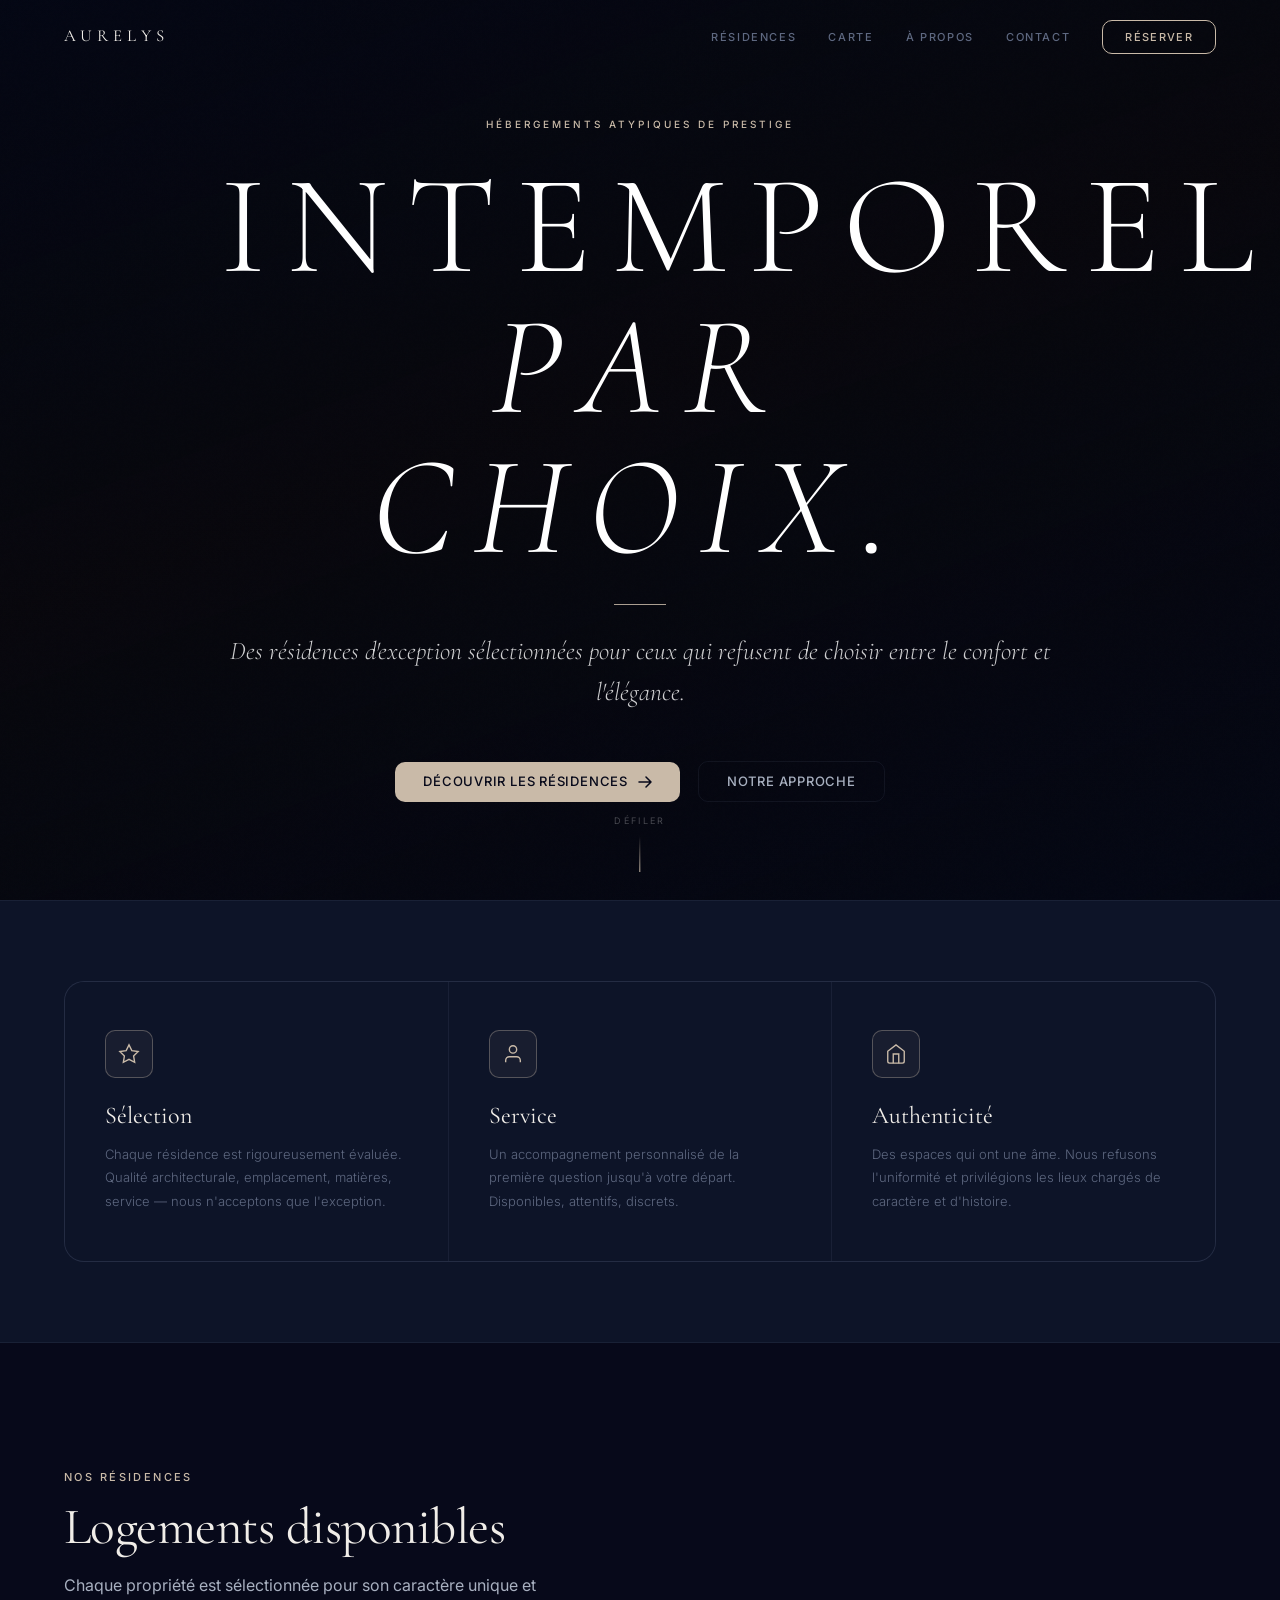
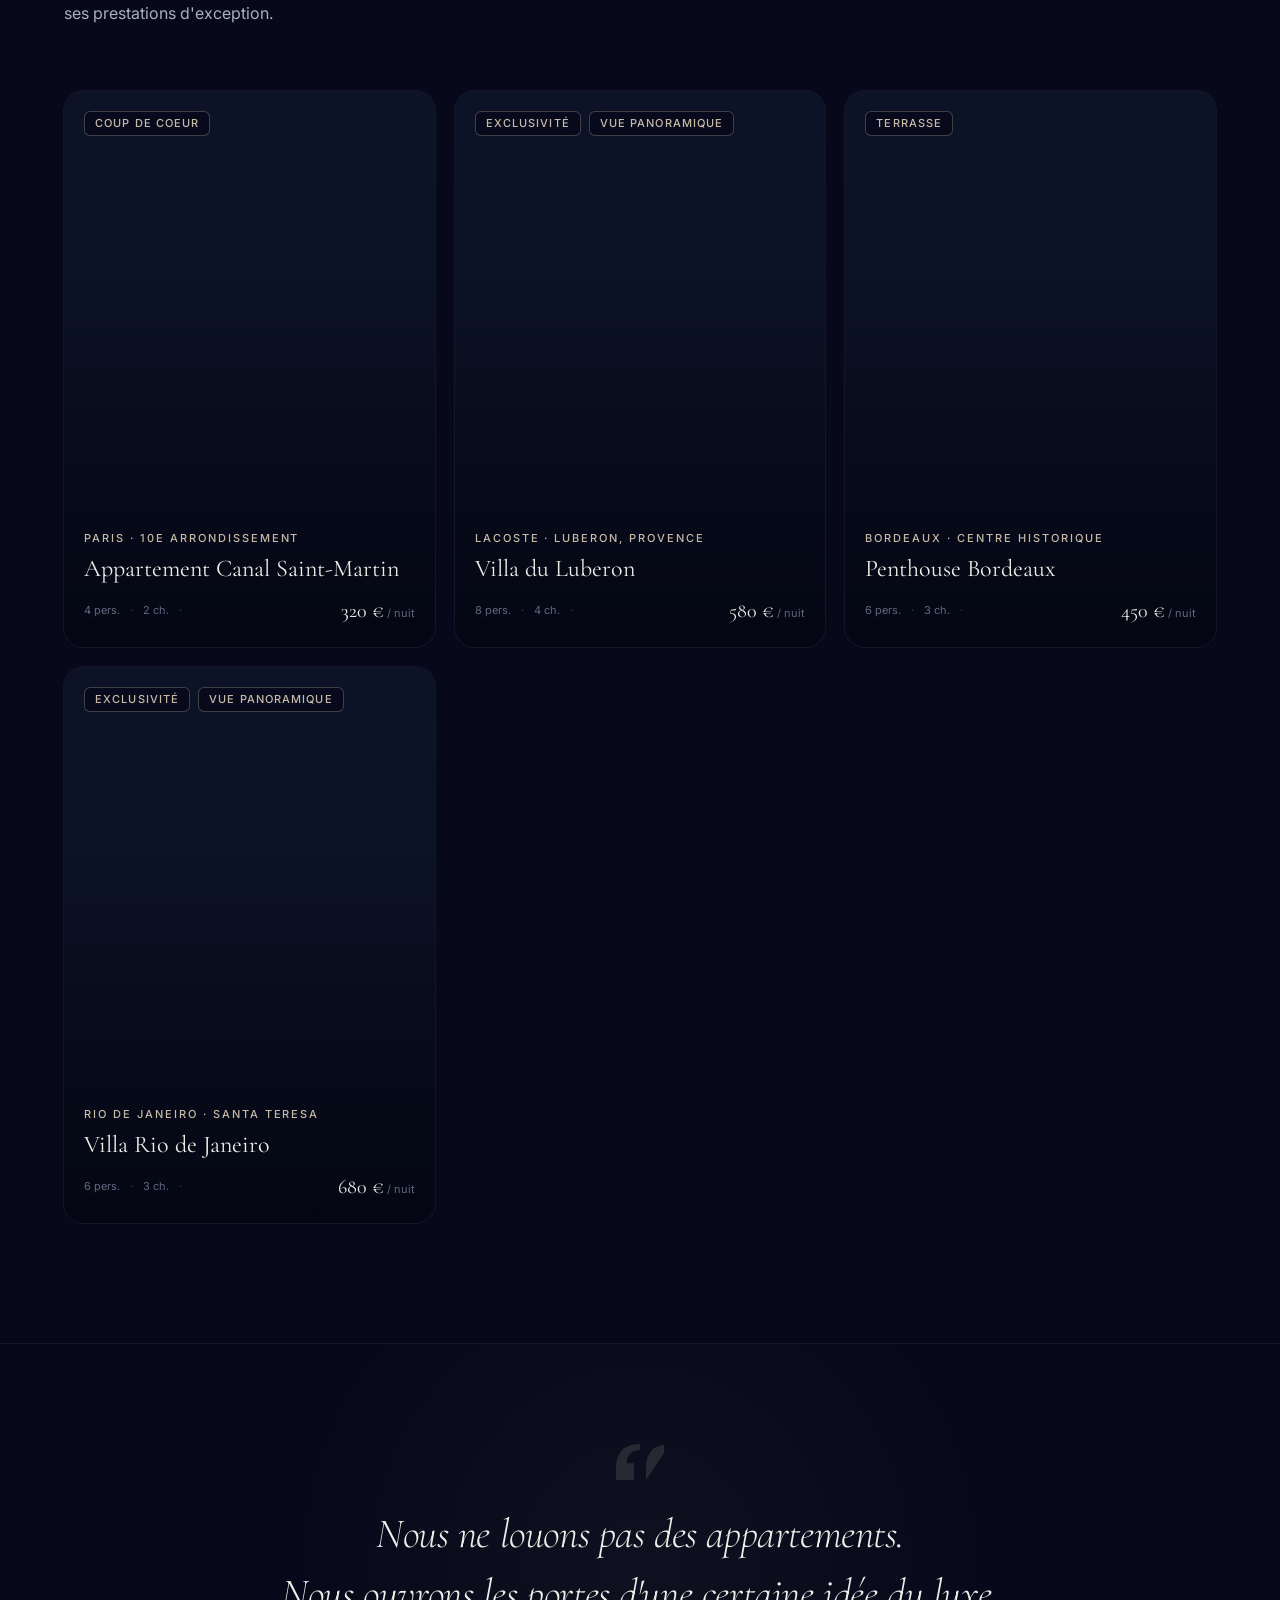
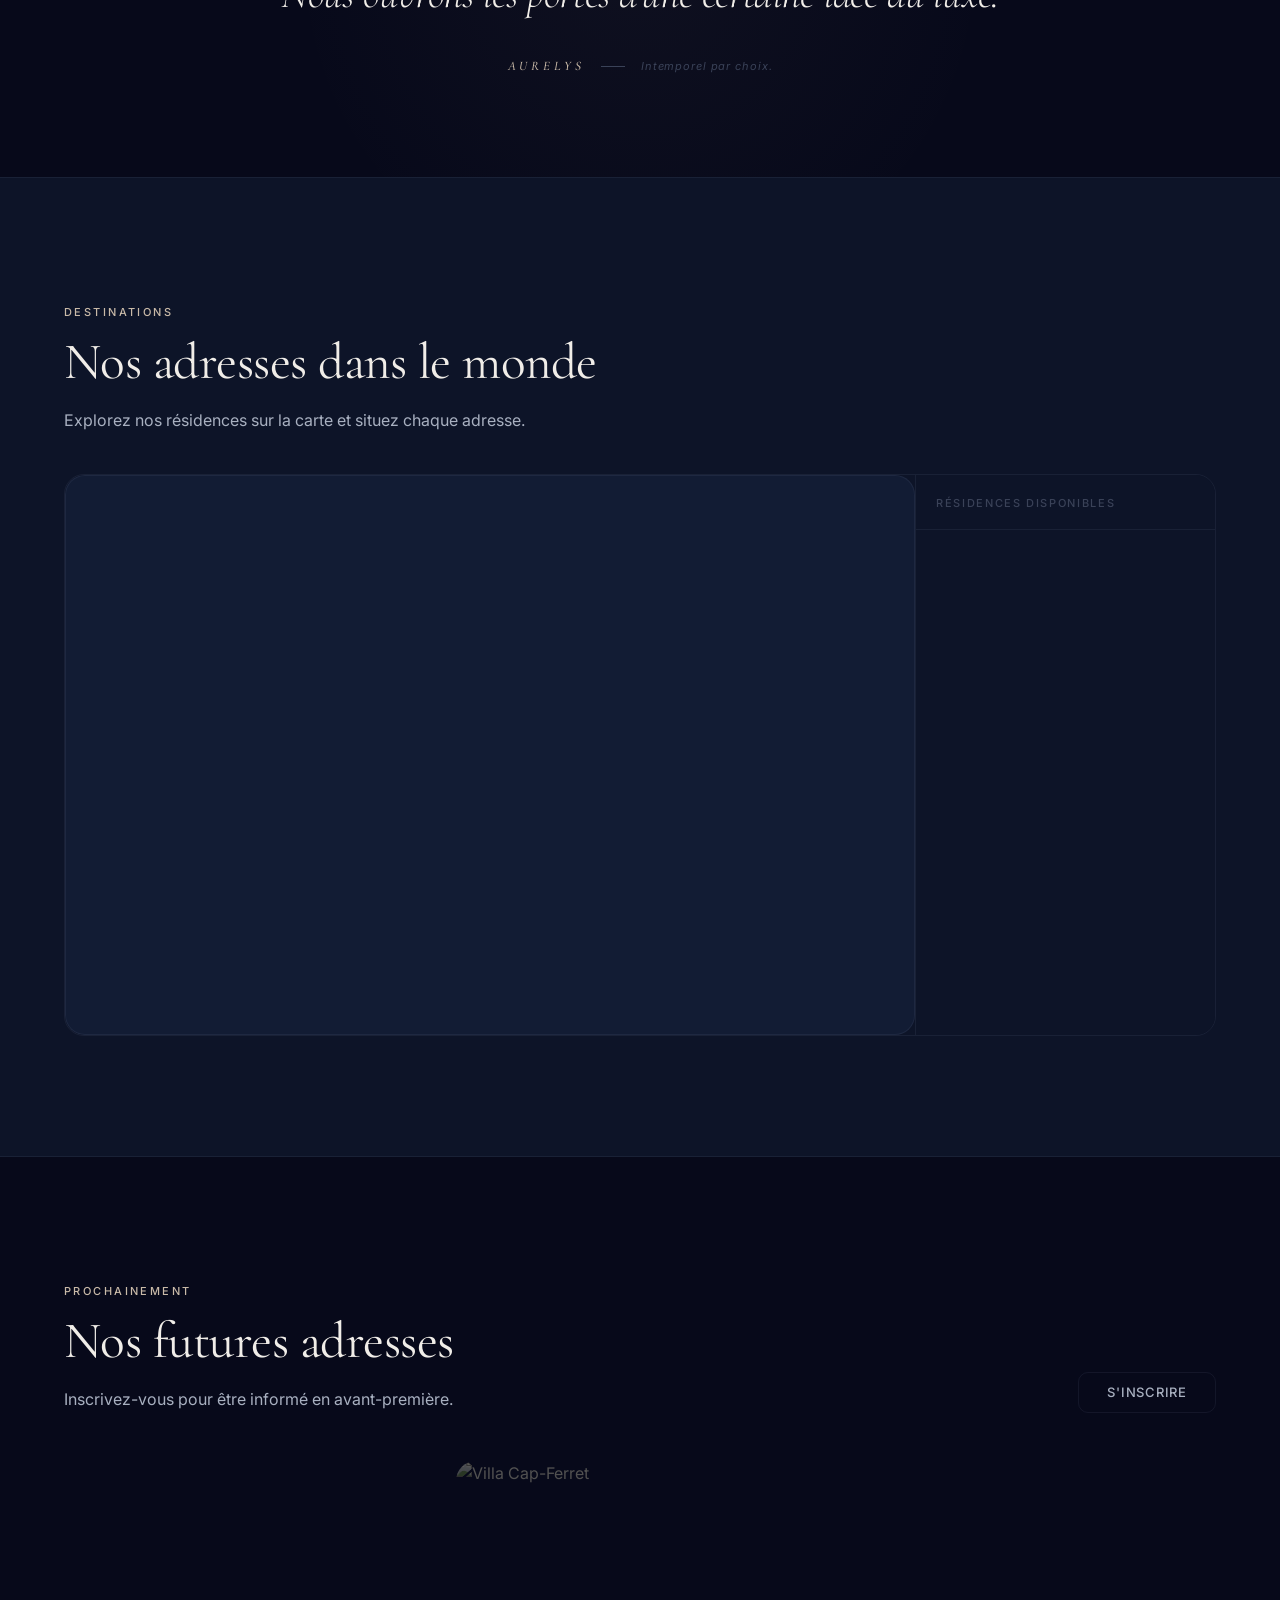
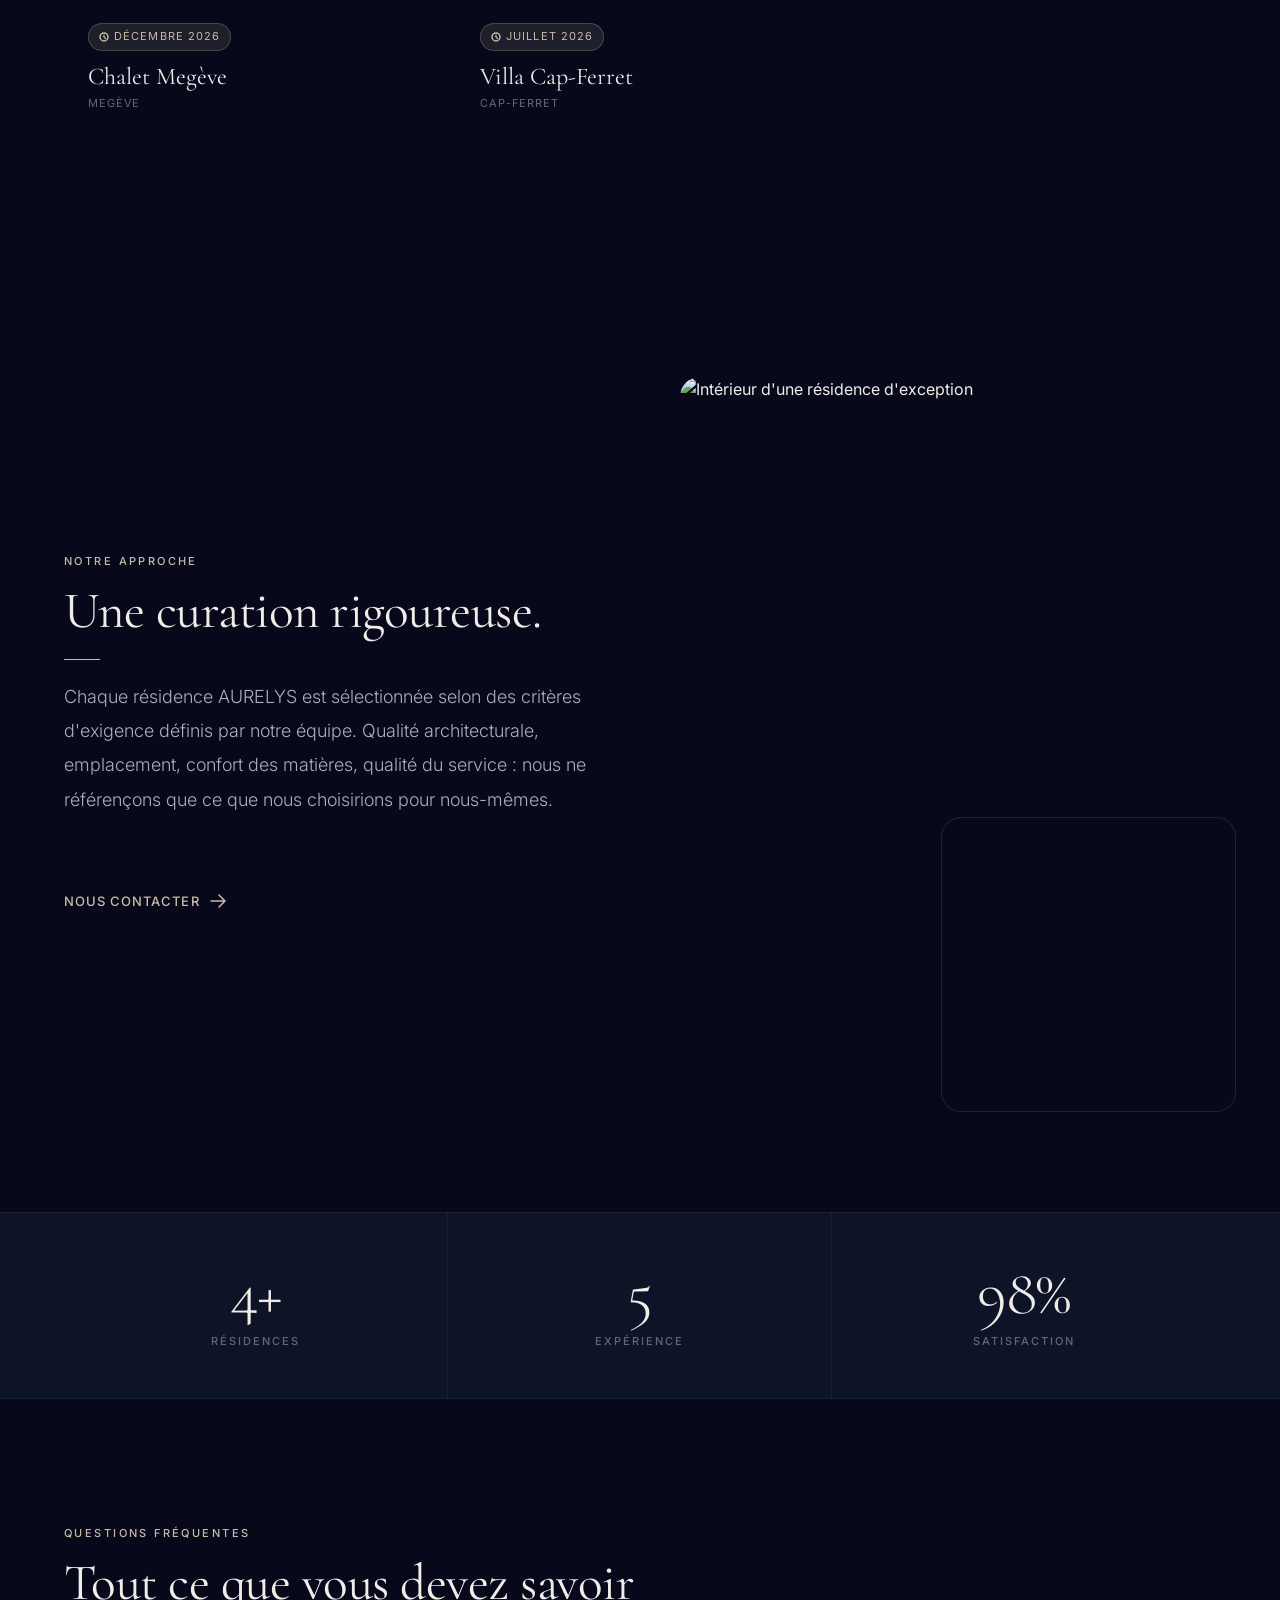
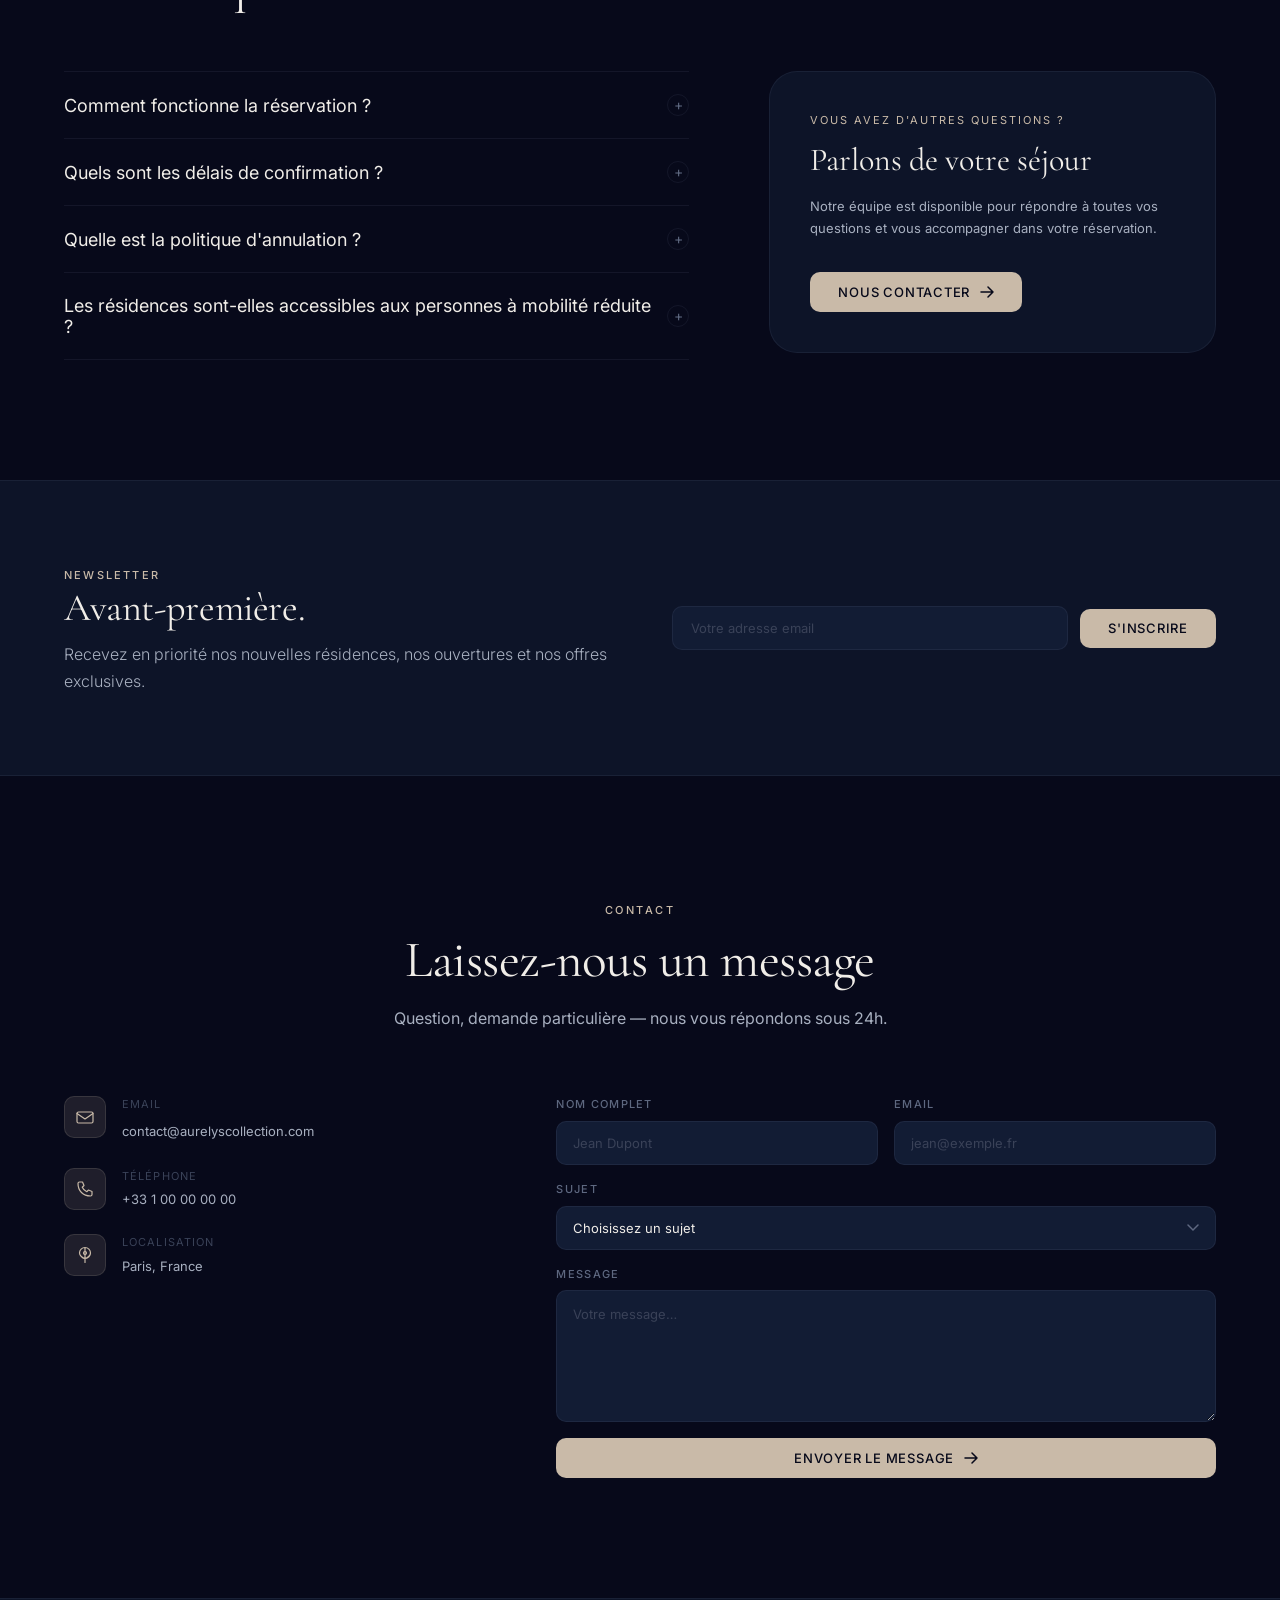
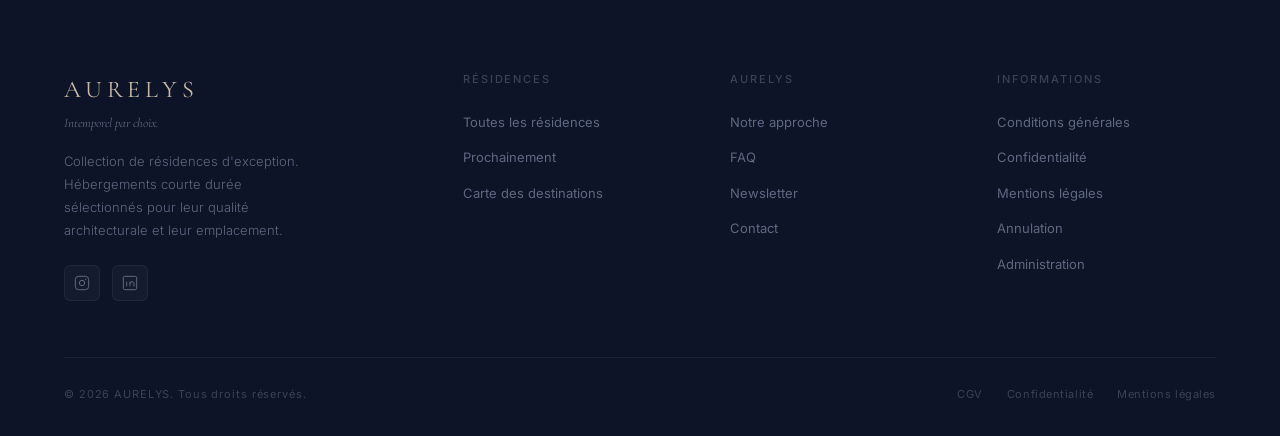
==== commit 0deab5ba: "Améliore le favicon SVG : meilleur contraste et lisibilité pour Google" ====
--- a/index.html
+++ b/index.html
@@ -10,6 +10,12 @@
   <meta name="robots" content="index, follow">
   <meta name="author" content="AURELYS">
   <link rel="canonical" href="https://aurelyscollection.com/">
+
+  <!-- ── Favicon ────────────────────────────────────────────── -->
+  <link rel="icon" href="favicon.svg" type="image/svg+xml">
+  <link rel="icon" href="favicon.svg" sizes="any">
+  <link rel="apple-touch-icon" href="favicon.svg">
+  <meta name="theme-color" content="#0a0f1e">
 
   <!-- ── Open Graph (Facebook, LinkedIn…) ──────────────────── -->
   <meta property="og:type"        content="website">
@@ -36,13 +42,14 @@
     "name": "AURELYS",
     "description": "Collection exclusive de résidences d'exception en hébergement courte durée.",
     "url": "https://aurelyscollection.com",
-    "logo": "https://aurelyscollection.com/favicon.ico",
+    "logo": "https://aurelyscollection.com/favicon.svg",
     "image": "https://images.unsplash.com/photo-1512917774080-9991f1c4c750?w=1200&q=85",
     "priceRange": "€€€",
-    "telephone": "",
-    "email": "",
+    "telephone": "+33763492482",
+    "email": "contact@aurelyscollection.com",
     "address": {
       "@type": "PostalAddress",
+      "addressLocality": "Caen",
       "addressCountry": "FR"
     },
     "sameAs": []
@@ -382,7 +389,7 @@
           </div>
           <div>
             <p class="contact-detail-label">Téléphone</p>
-            <p class="contact-detail-value" data-text="contactPhone">+33 1 00 00 00 00</p>
+            <p class="contact-detail-value" data-text="contactPhone">+33 7 63 49 24 82</p>
           </div>
         </div>
         <div class="contact-detail fade-in fade-in-delay-2">
@@ -404,7 +411,7 @@
         <form
           id="contact-form"
           class="form"
-          action="https://formspree.io/f/YOUR_FORMSPREE_ID"
+          action="https://formspree.io/f/xvzwvarn"
           method="POST"
           novalidate
         >
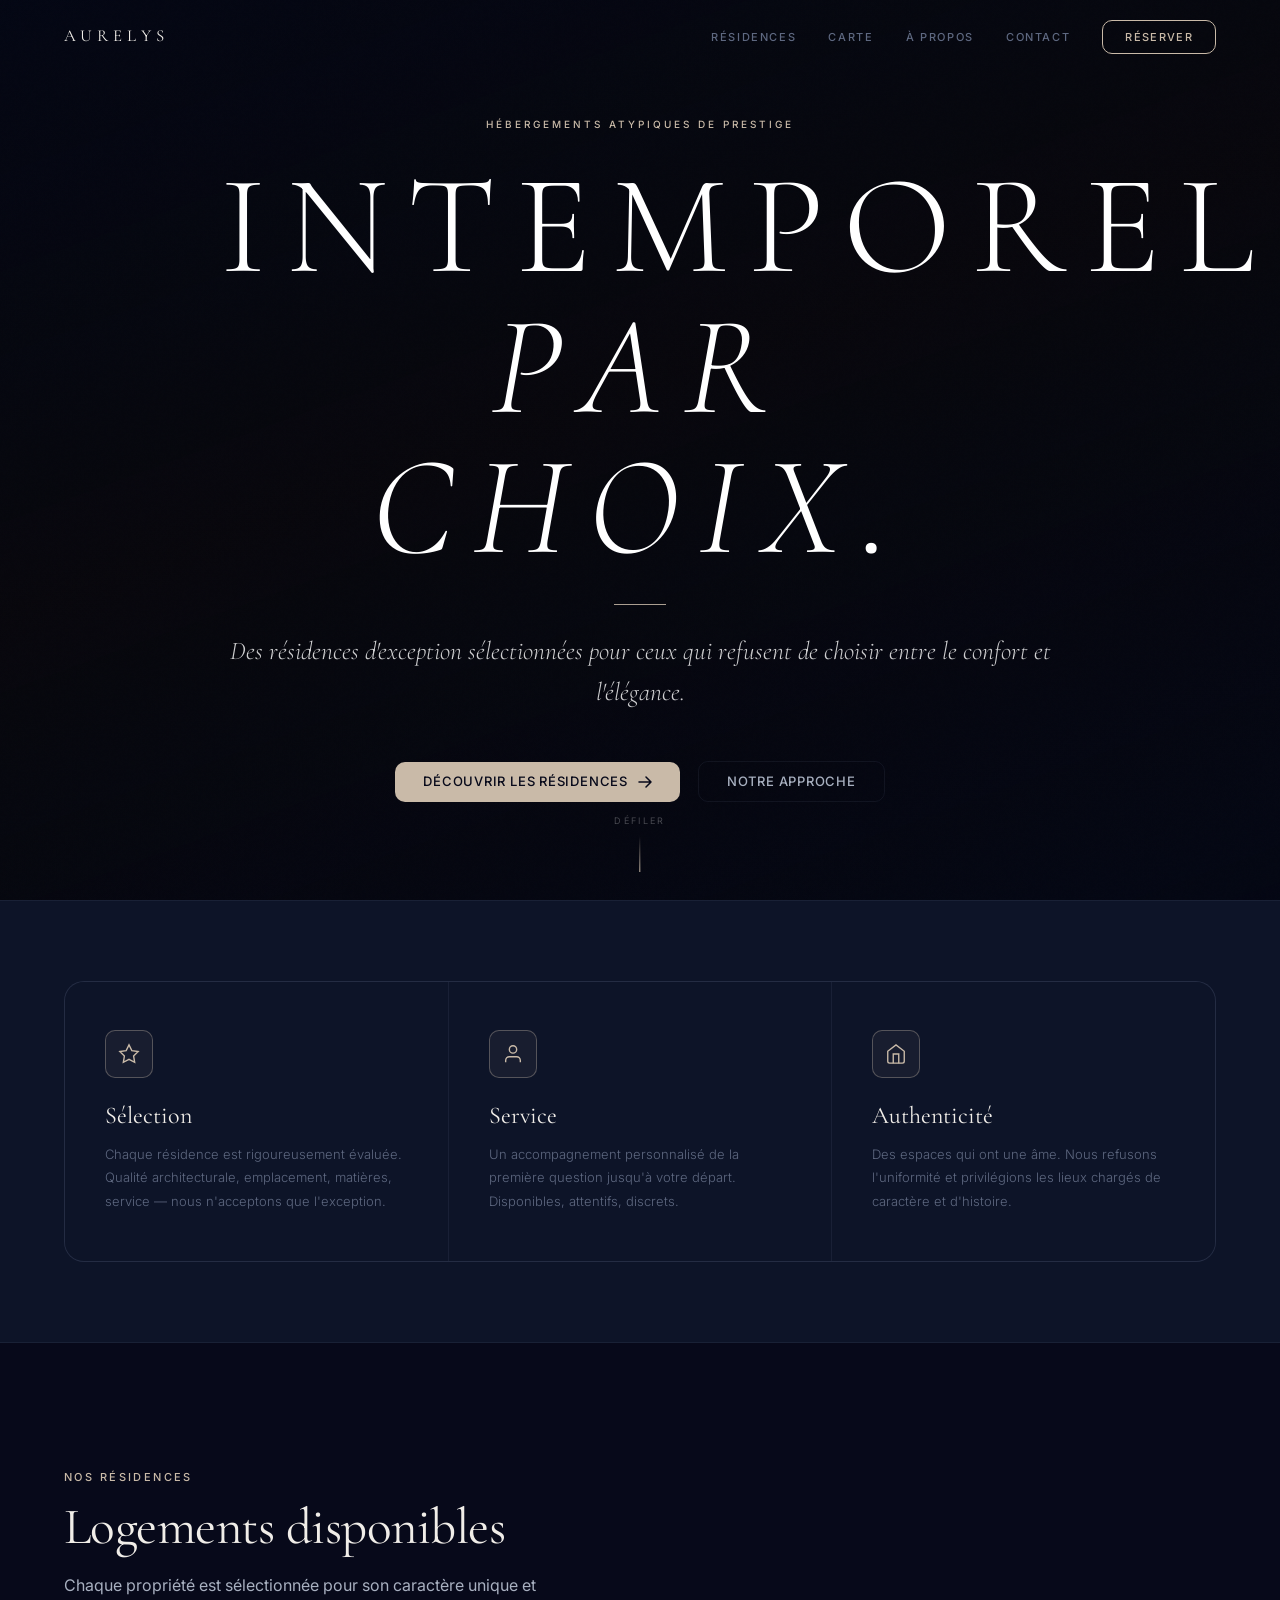
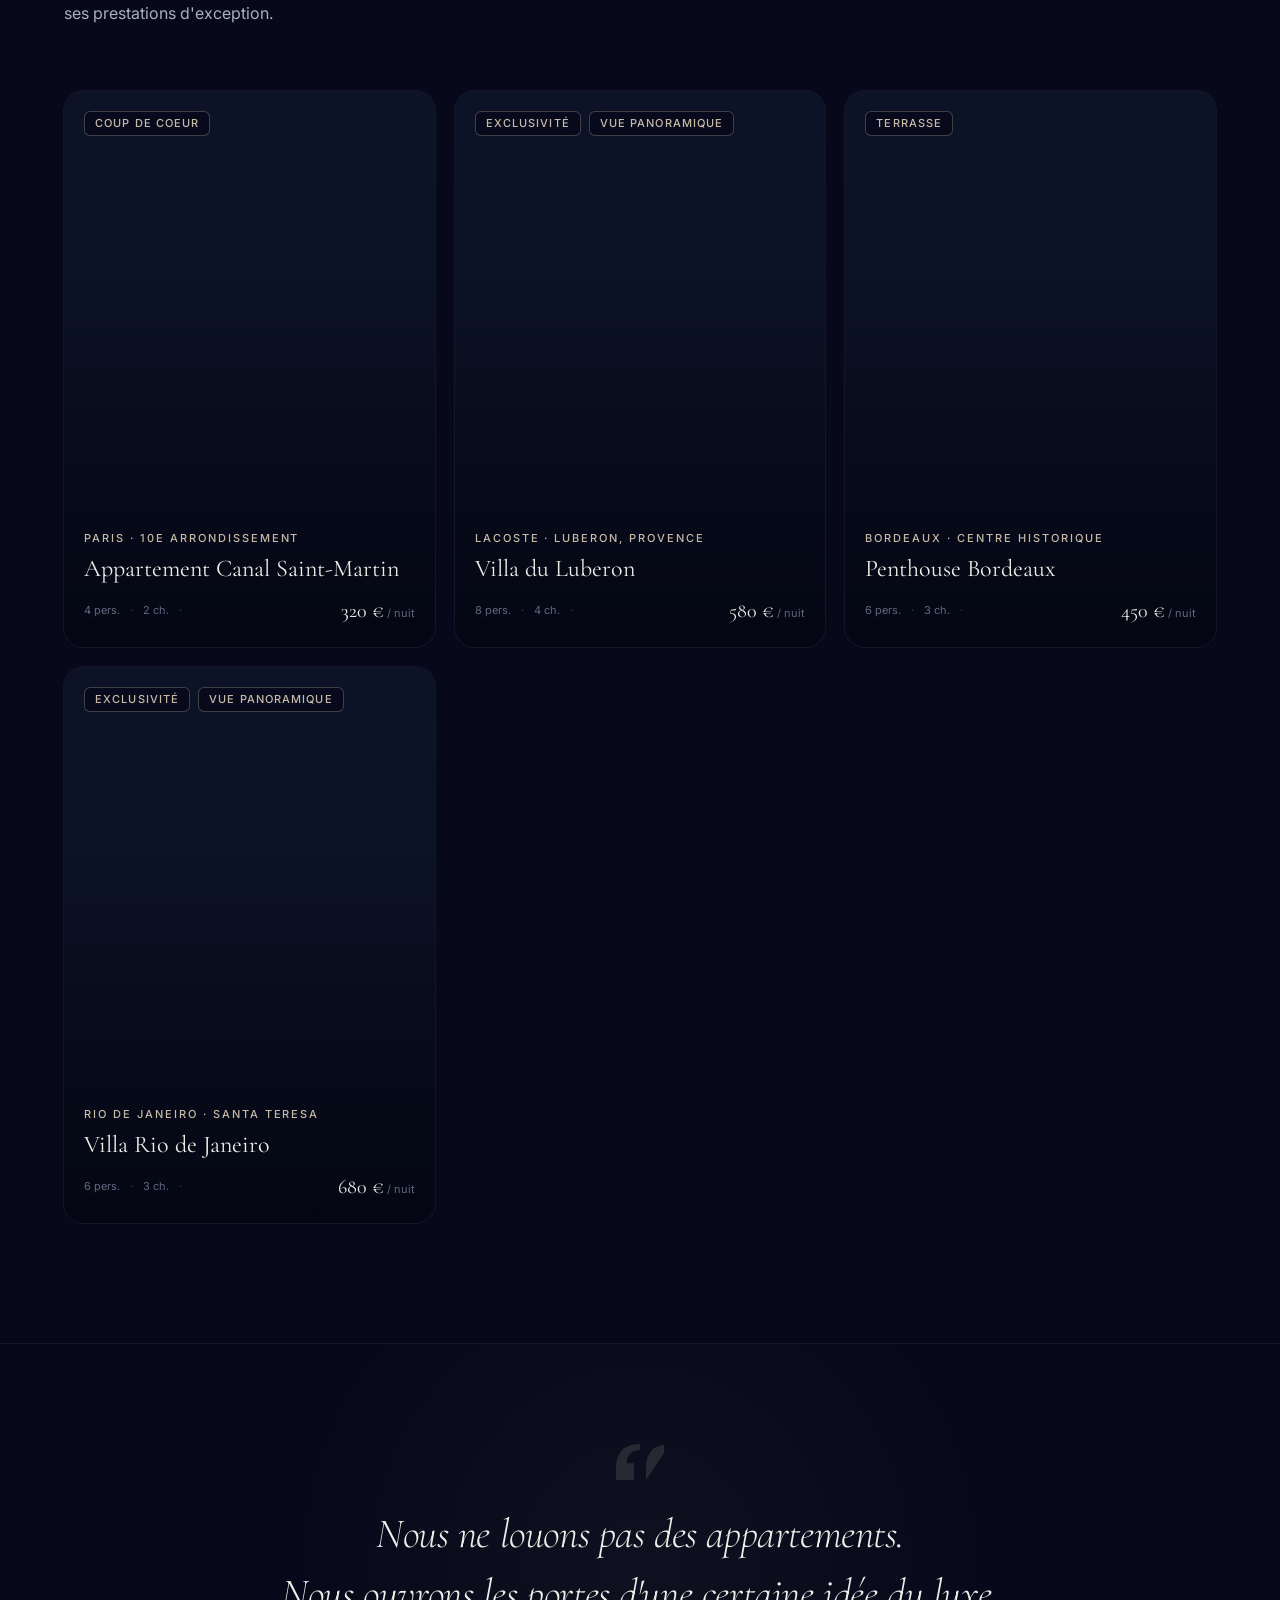
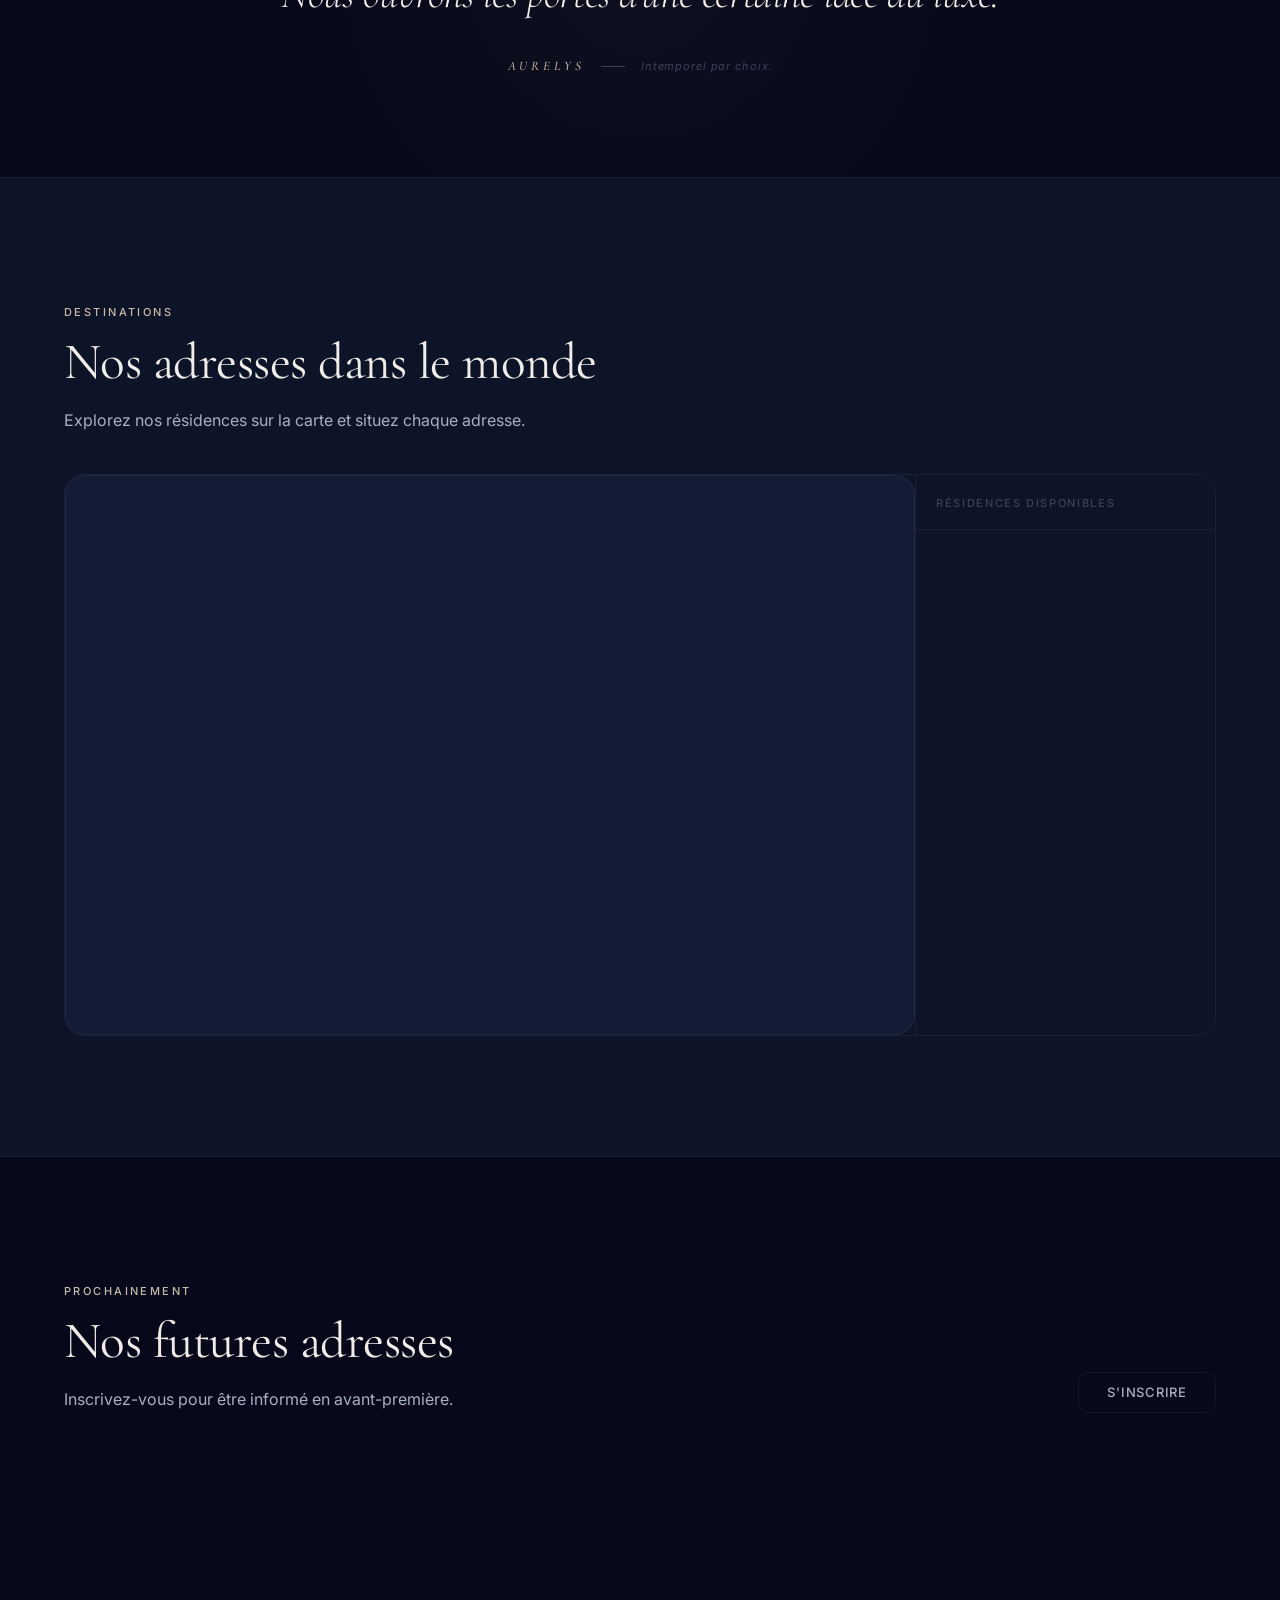
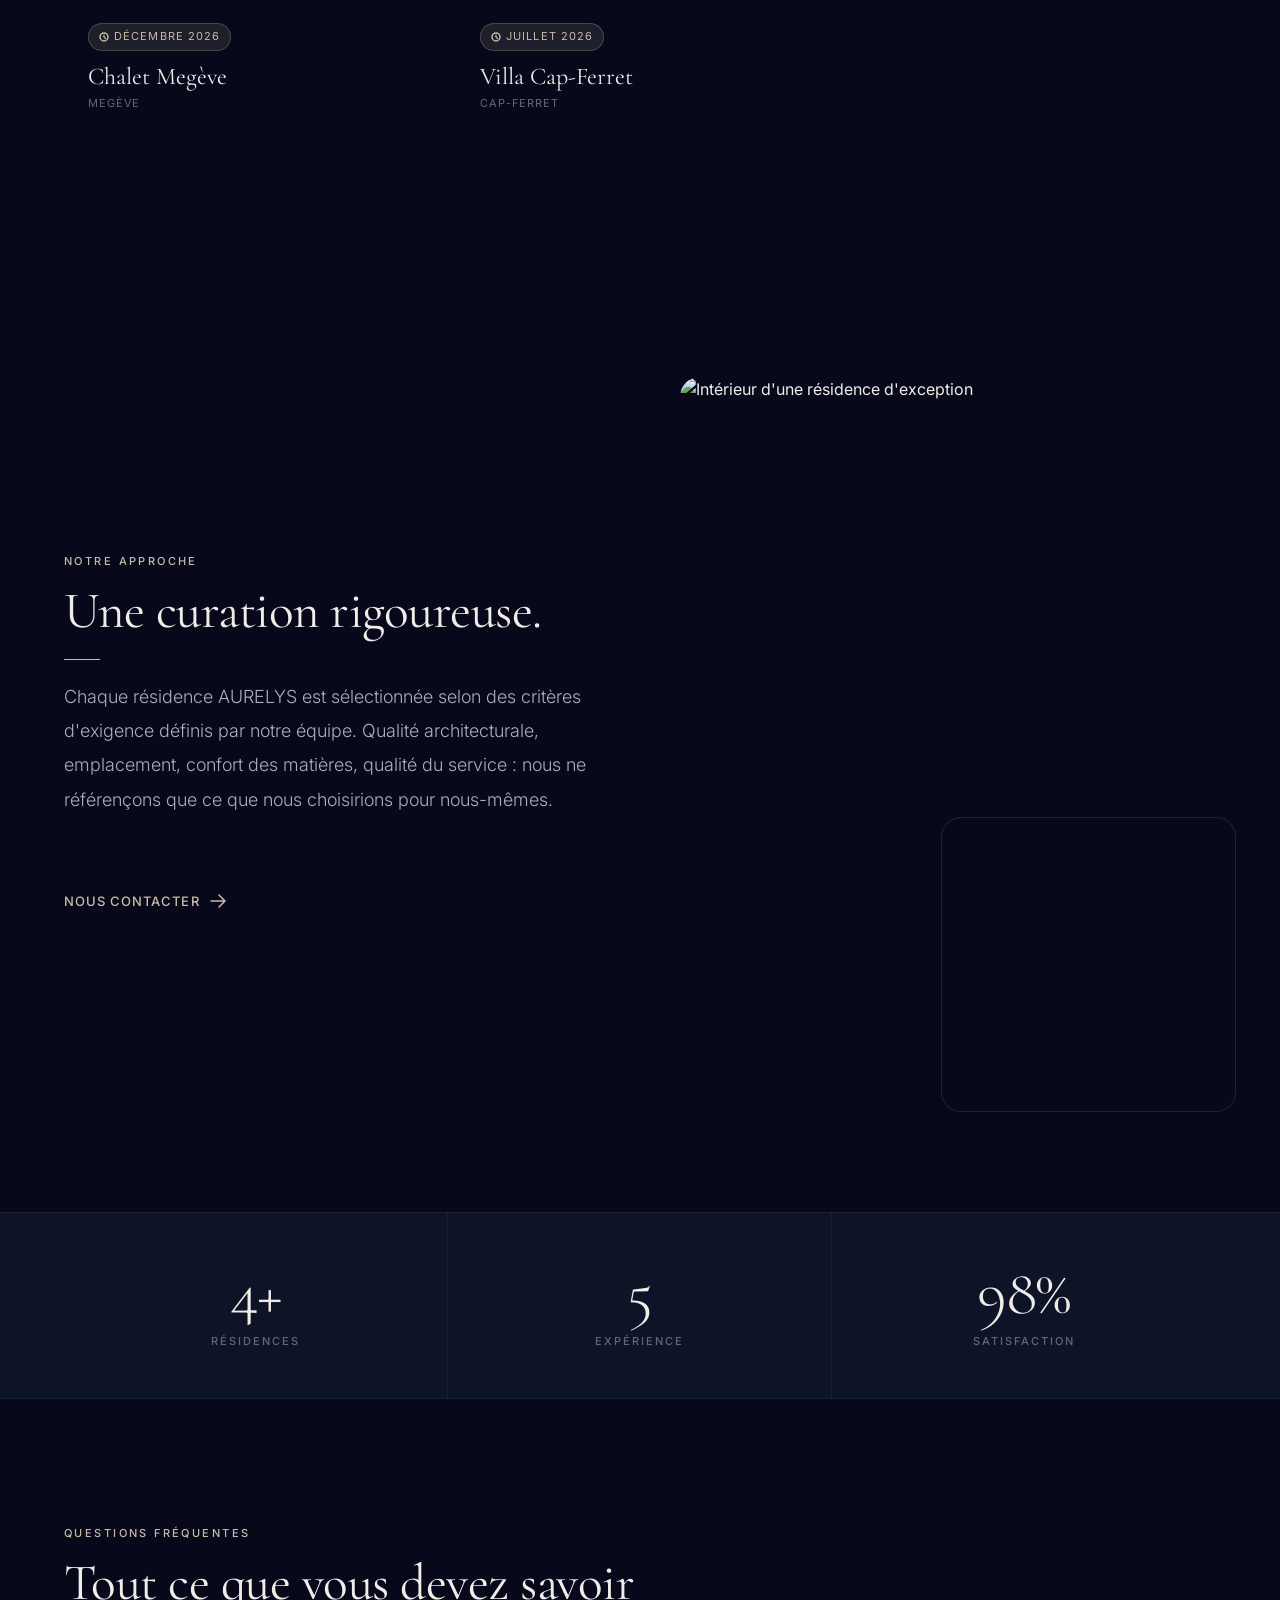
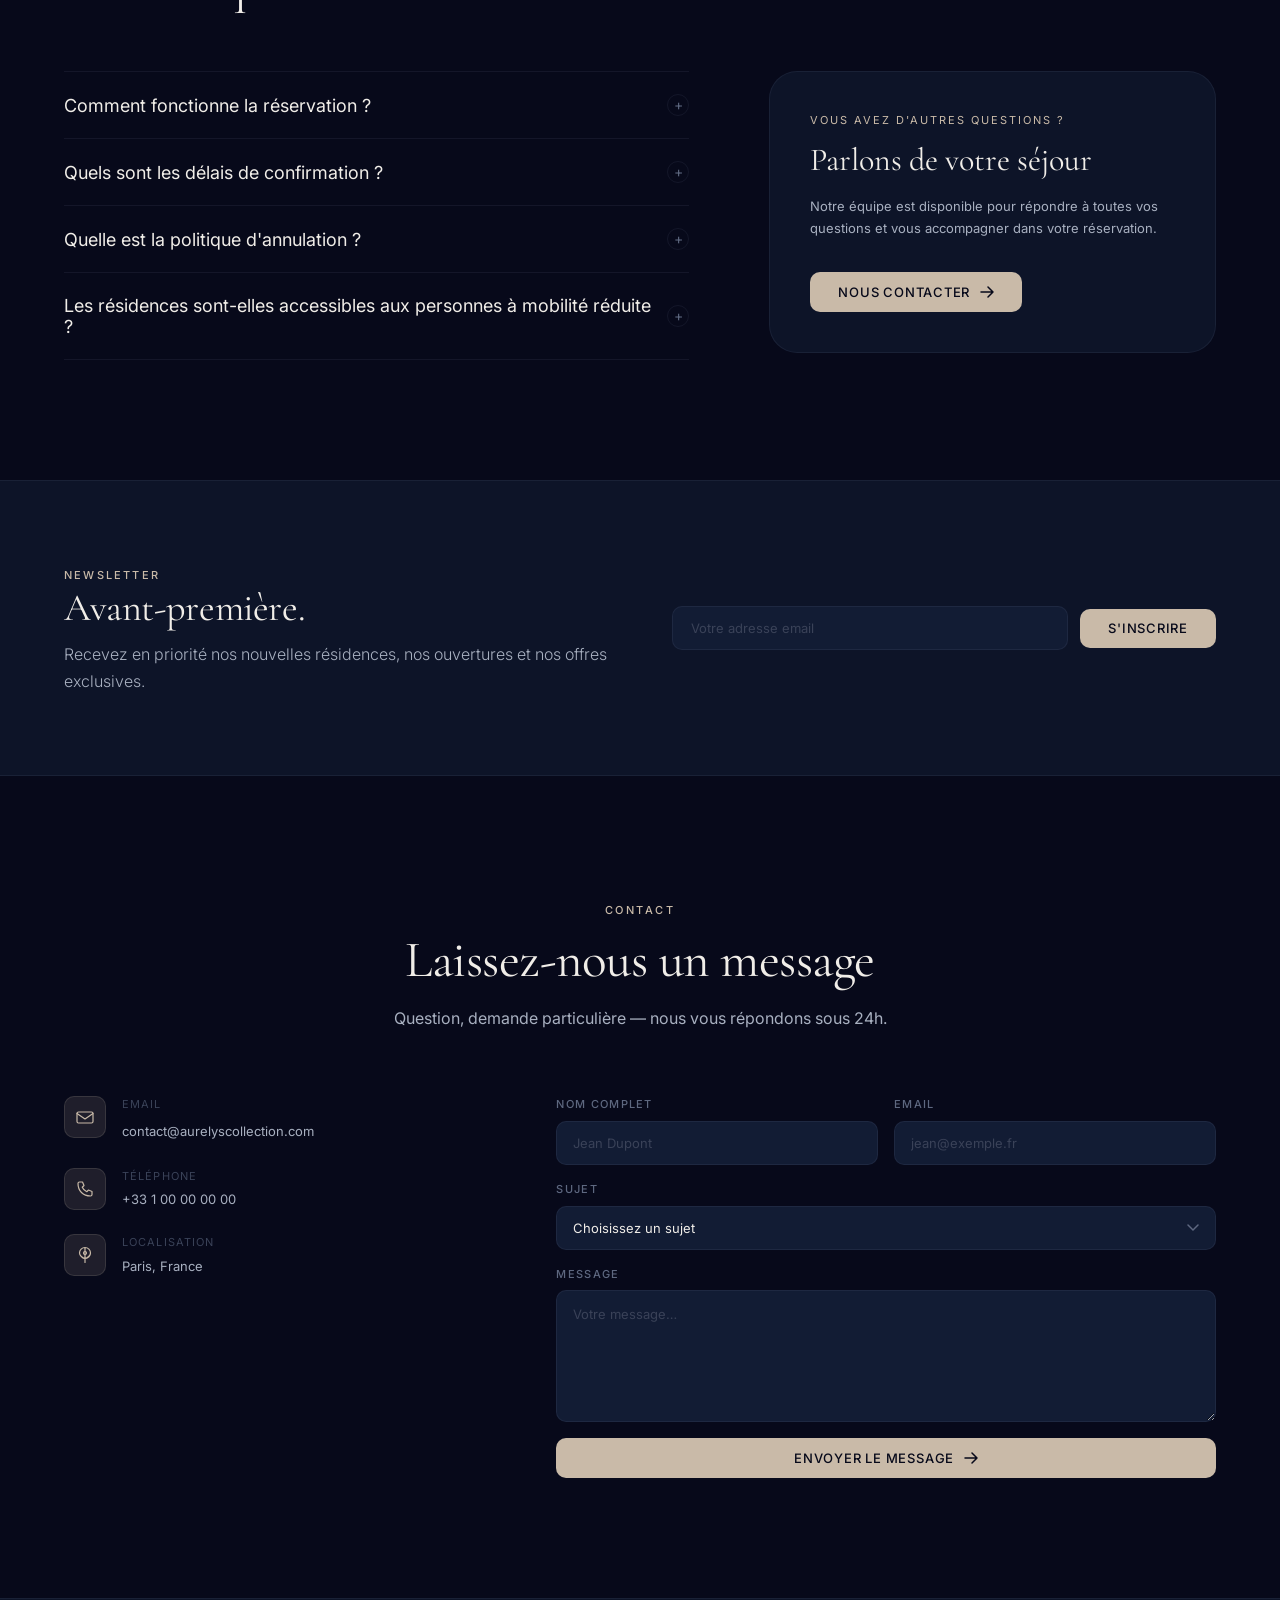
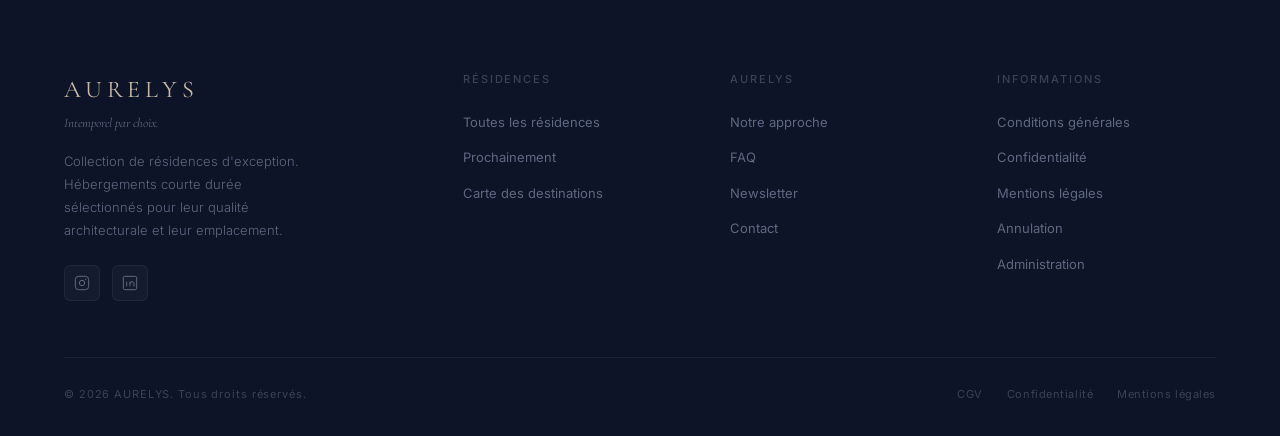
==== commit 7636850e: "Fix: cache-busting booking.js v3 pour forcer rechargement navigateur" ====
--- a/index.html
+++ b/index.html
@@ -538,7 +538,7 @@
 <script src="https://unpkg.com/leaflet@1.9.4/dist/leaflet.js" crossorigin=""></script>
 <script src="js/storage.js"></script>
 <script src="js/state.js"></script>
-<script src="js/booking.js"></script>
+<script src="js/booking.js?v=3"></script>
 <script src="js/map.js"></script>
 <script src="js/app.js?v=2"></script>
 
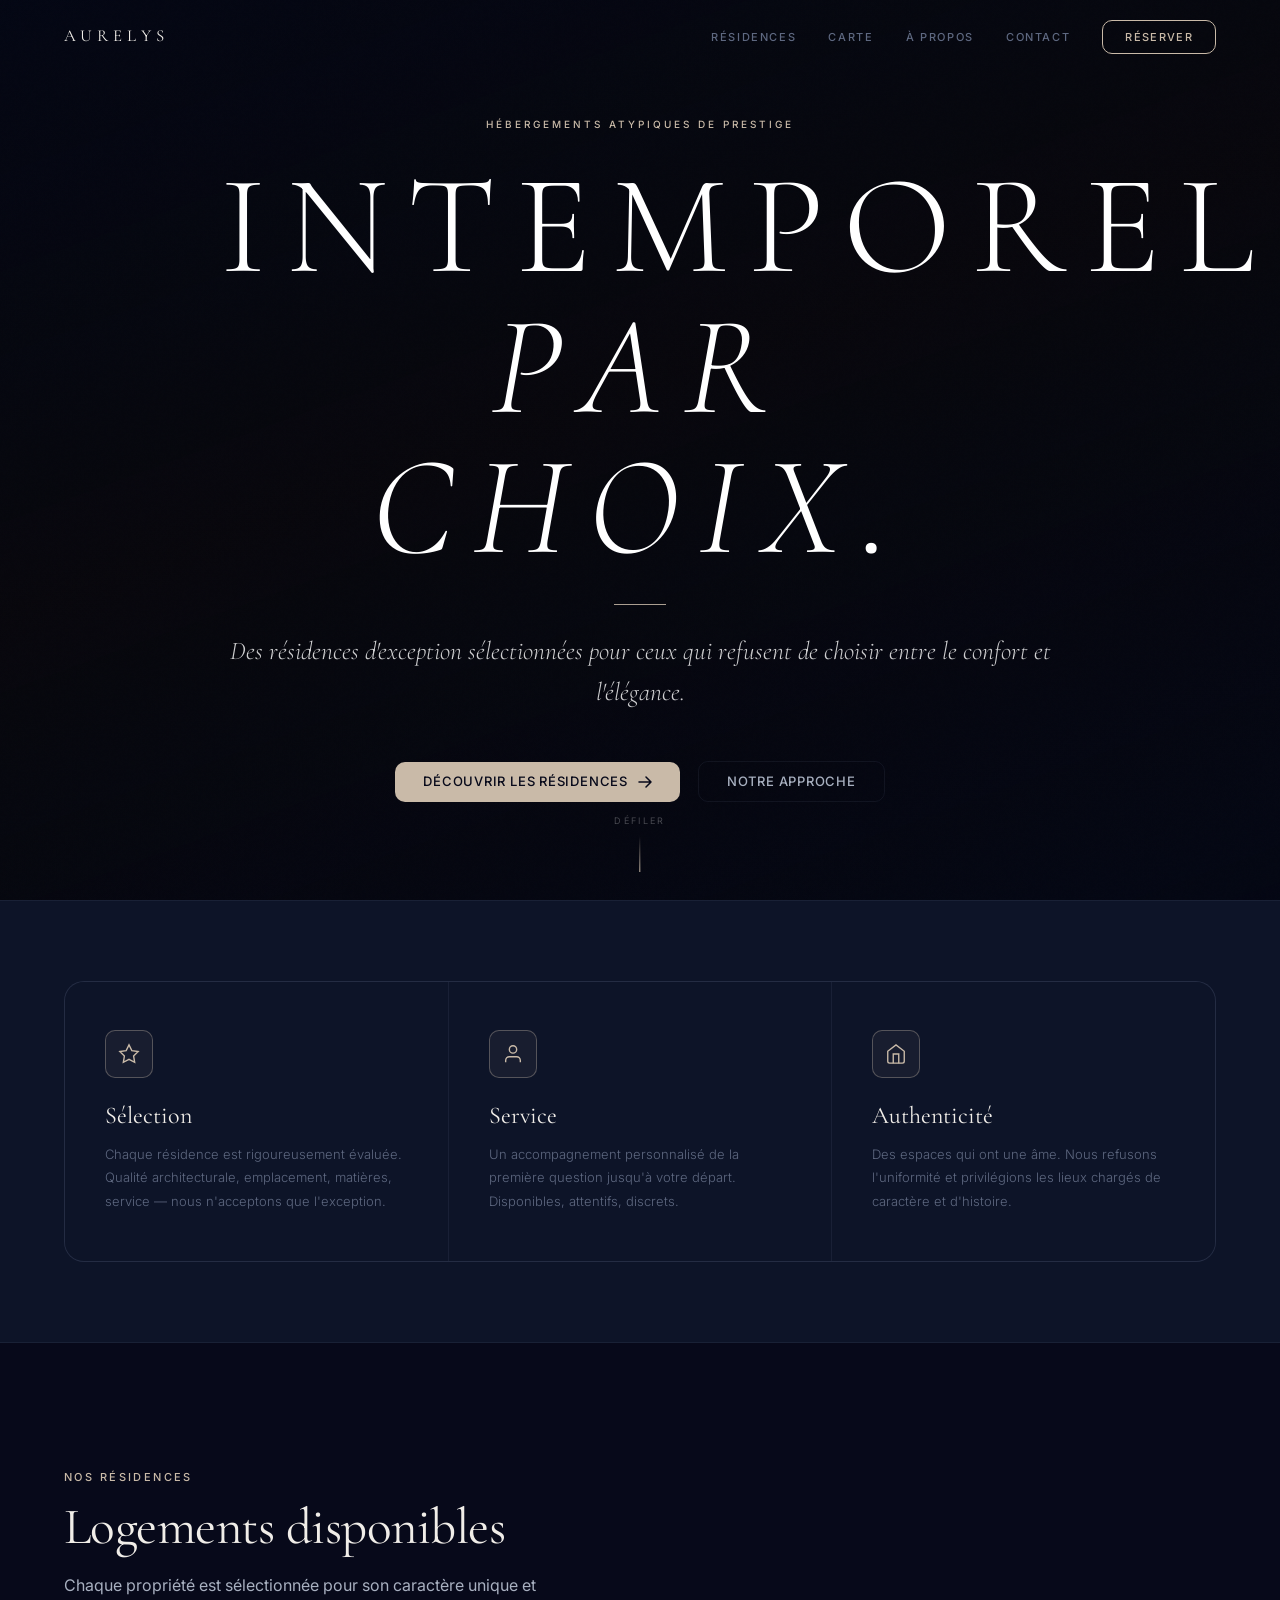
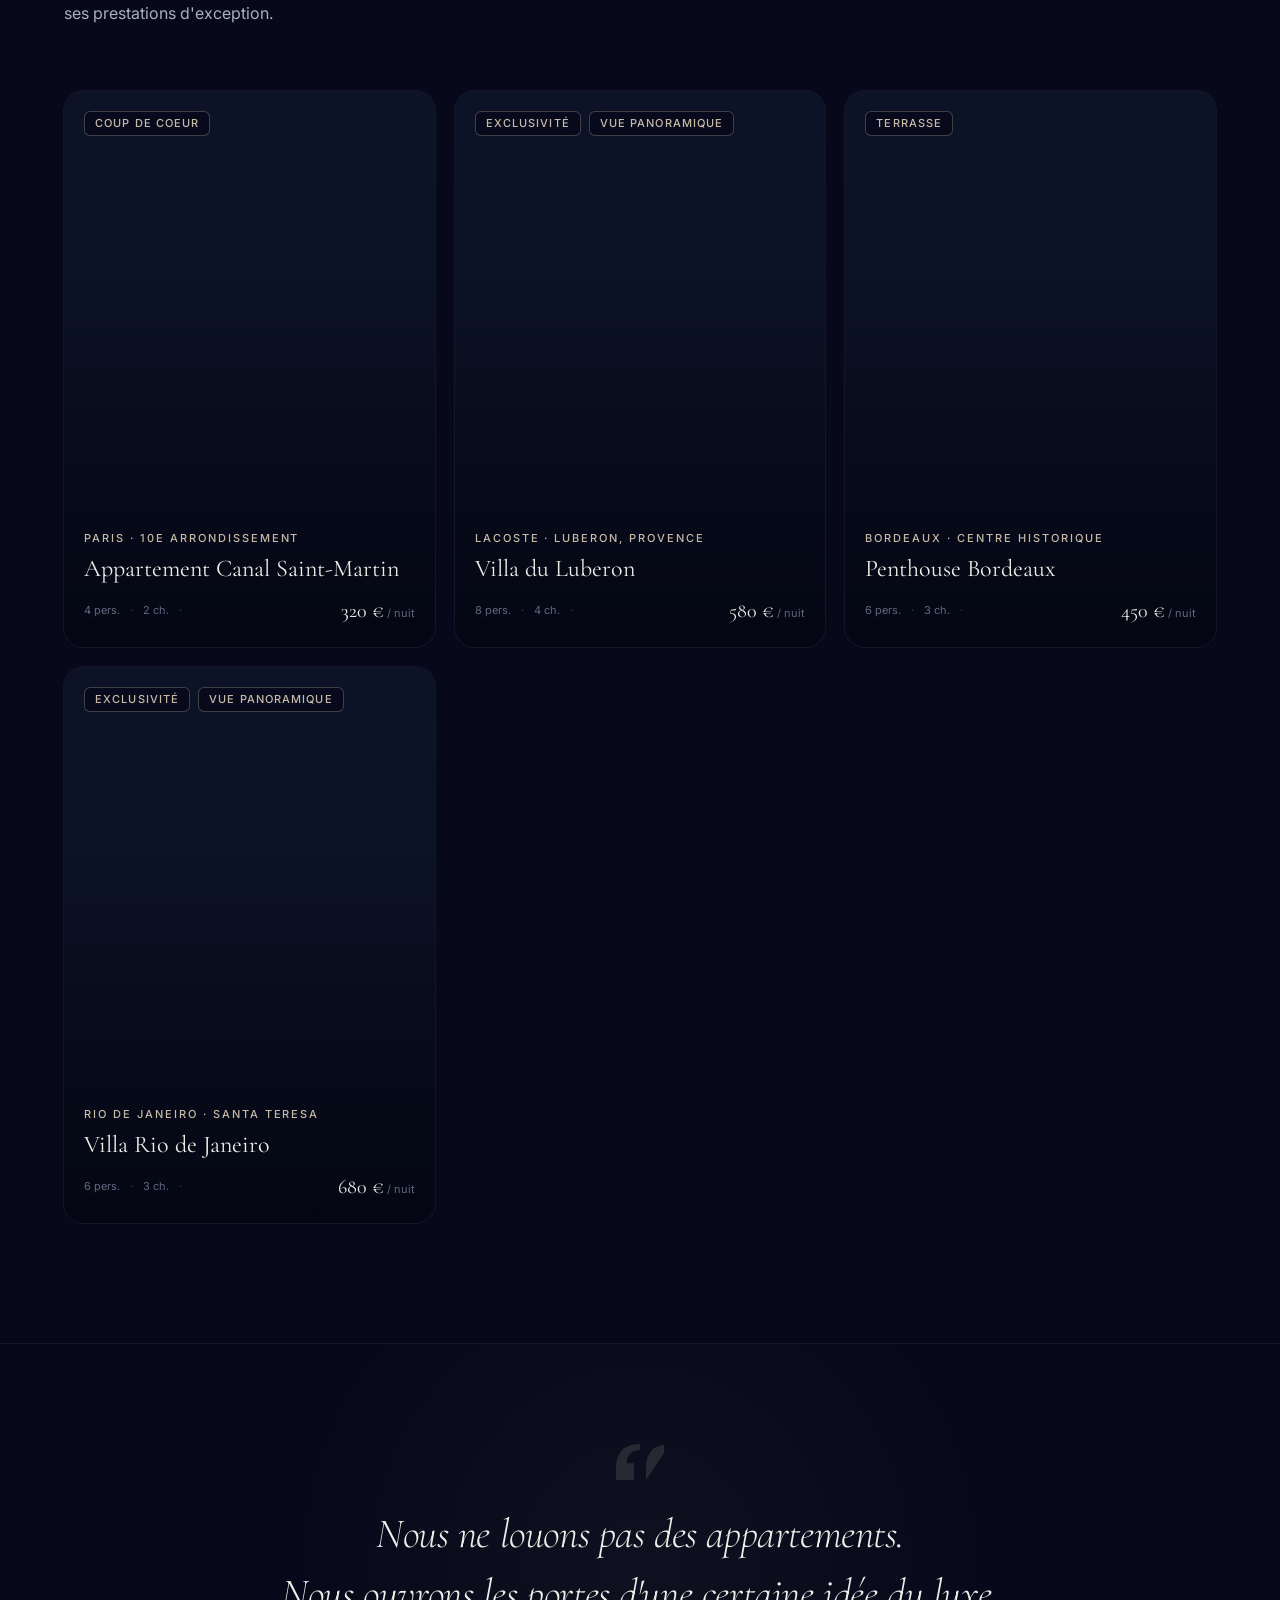
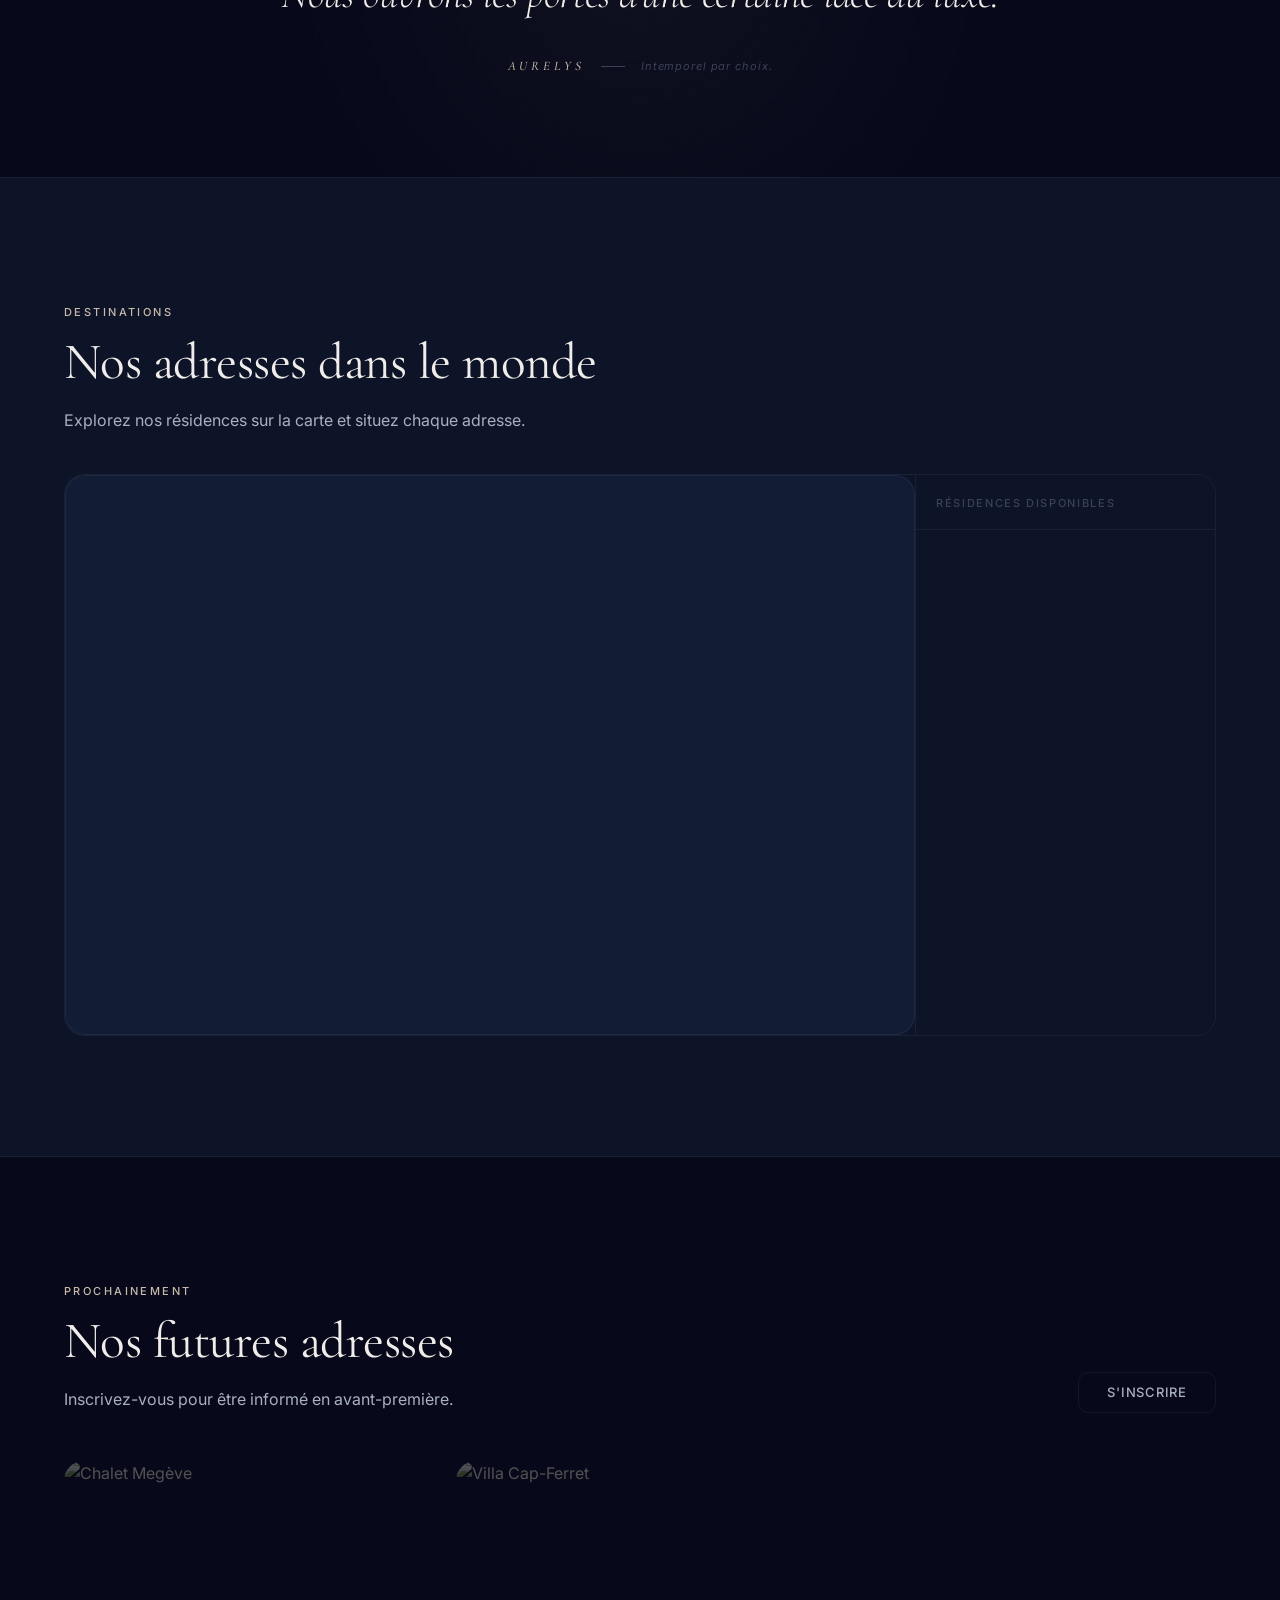
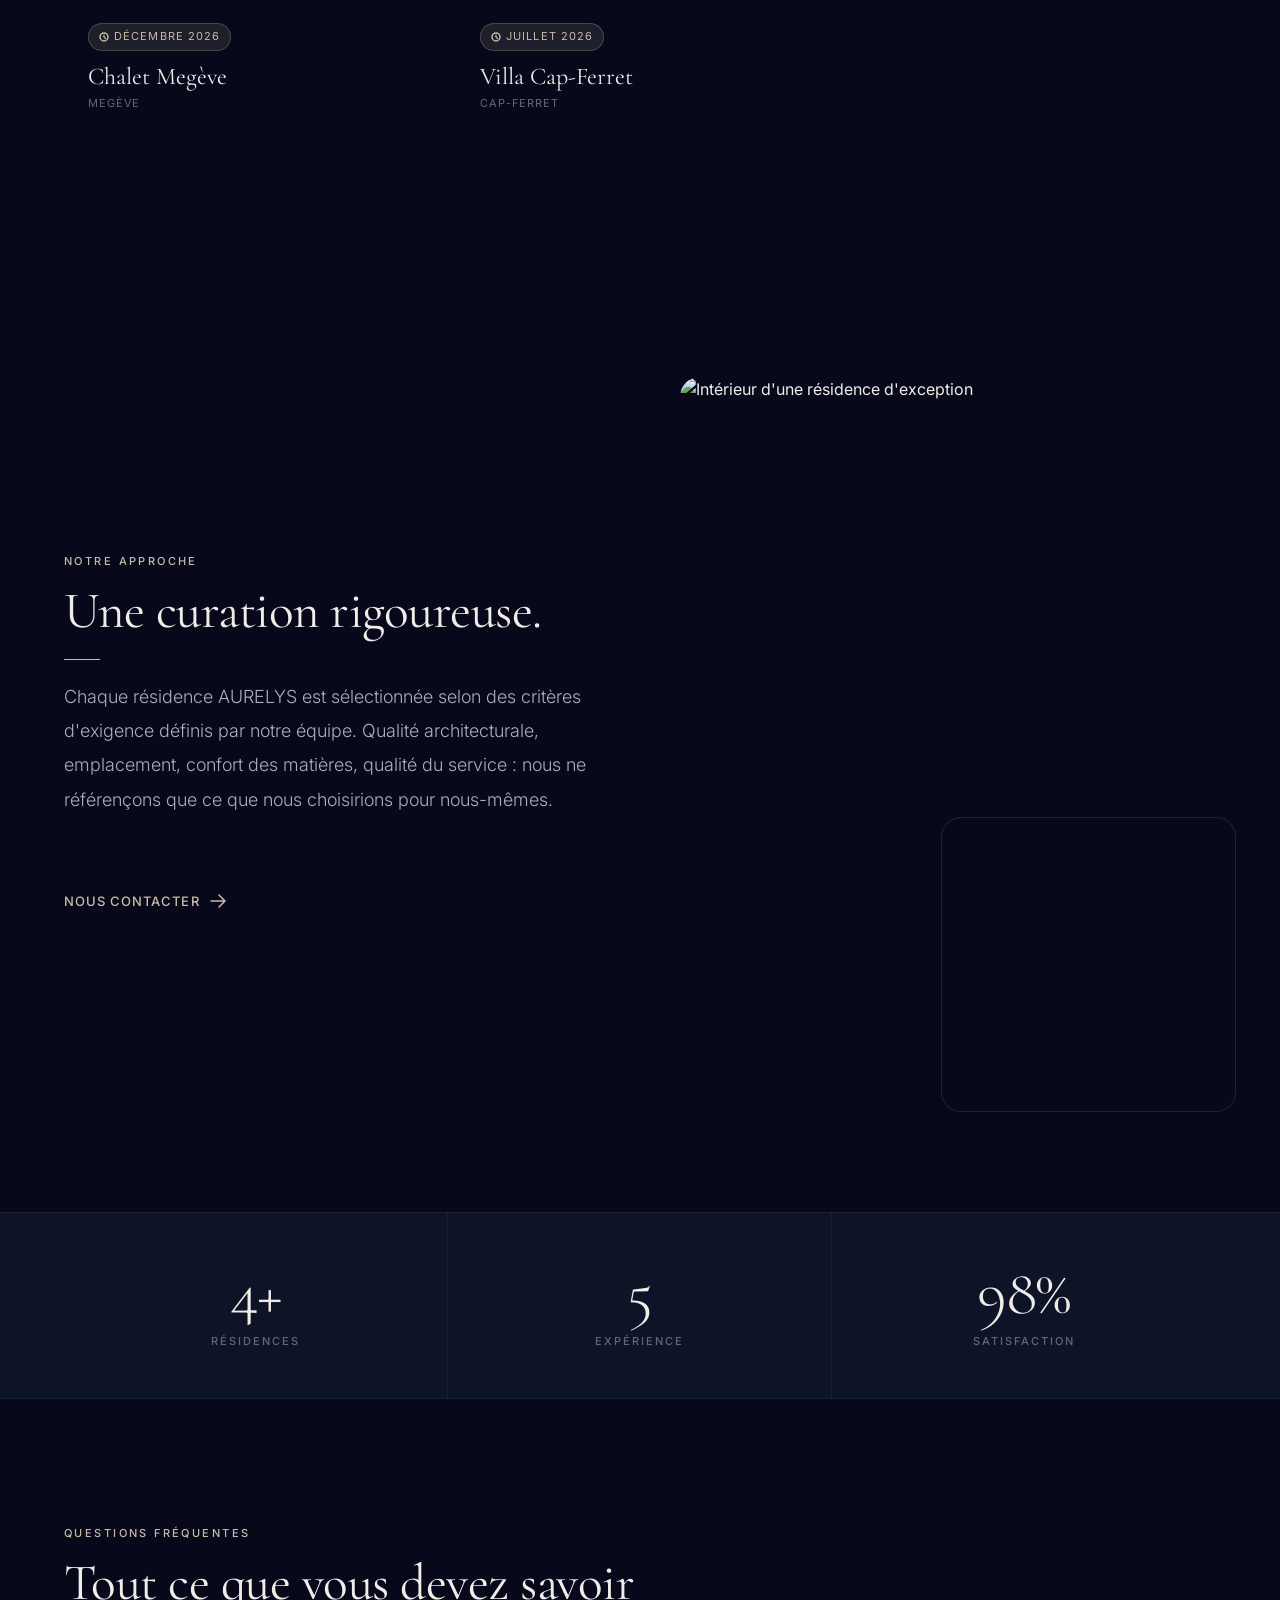
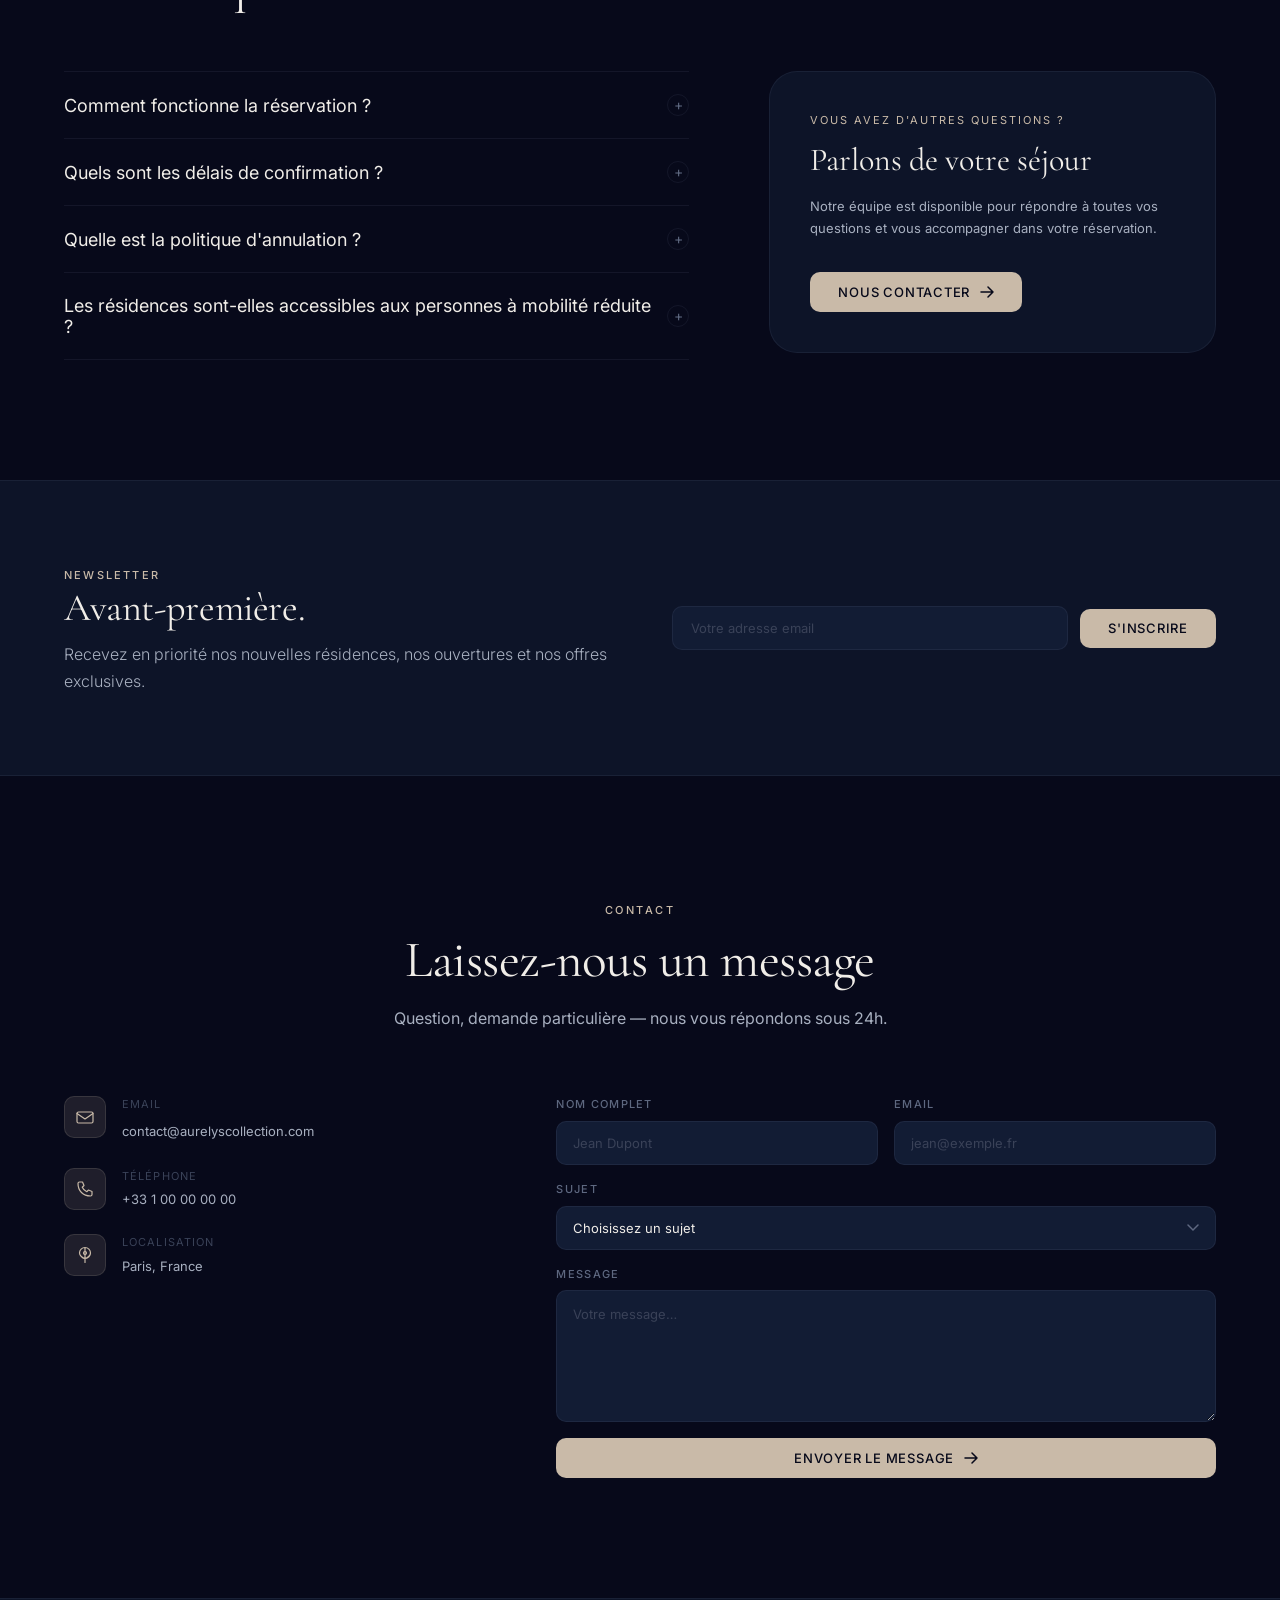
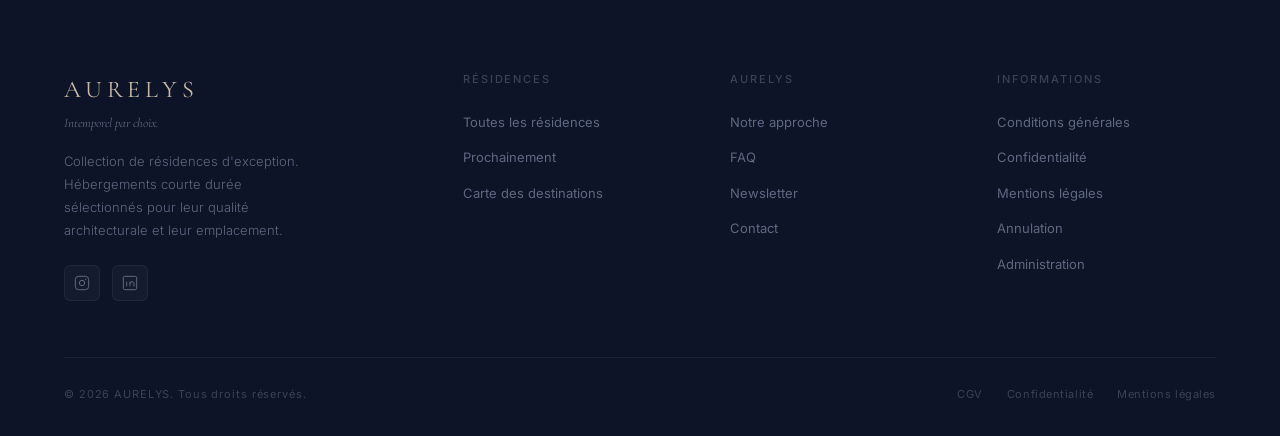
==== commit e26945fd: "Ajouter favicon PNG 32x32 et 192x192 pour Google Search Google ne supporte pas les SVG comme favicon" ====
--- a/index.html
+++ b/index.html
@@ -12,9 +12,10 @@
   <link rel="canonical" href="https://aurelyscollection.com/">
 
   <!-- ── Favicon ────────────────────────────────────────────── -->
+  <link rel="icon" href="favicon-32.png" type="image/png" sizes="32x32">
+  <link rel="icon" href="favicon-192.png" type="image/png" sizes="192x192">
   <link rel="icon" href="favicon.svg" type="image/svg+xml">
-  <link rel="icon" href="favicon.svg" sizes="any">
-  <link rel="apple-touch-icon" href="favicon.svg">
+  <link rel="apple-touch-icon" href="favicon-192.png">
   <meta name="theme-color" content="#0a0f1e">
 
   <!-- ── Open Graph (Facebook, LinkedIn…) ──────────────────── -->
--- a/css/style.css
+++ b/css/style.css
@@ -564,6 +564,12 @@
   background: var(--color-bg-surface);
   /* Subtle border visible avant chargement image */
   box-shadow: 0 0 0 1px var(--color-border);
+  transition: transform 0.3s var(--ease-out), box-shadow 0.3s var(--ease-out);
+}
+
+.property-card:hover {
+  transform: translateY(-6px) scale(1.01);
+  box-shadow: 0 16px 40px rgba(0, 0, 0, 0.45), 0 0 0 1px rgba(255, 255, 255, 0.08);
 }
 
 .property-media {
@@ -1488,6 +1494,12 @@
   border: 1px solid var(--color-border);
   border-radius: var(--radius);
   margin-bottom: 24px;
+  transition: background 0.2s ease, border-color 0.2s ease;
+}
+
+.modal-property-preview:hover {
+  background: rgba(255, 255, 255, 0.07);
+  border-color: rgba(255, 255, 255, 0.2);
 }
 
 .modal-prop-img {
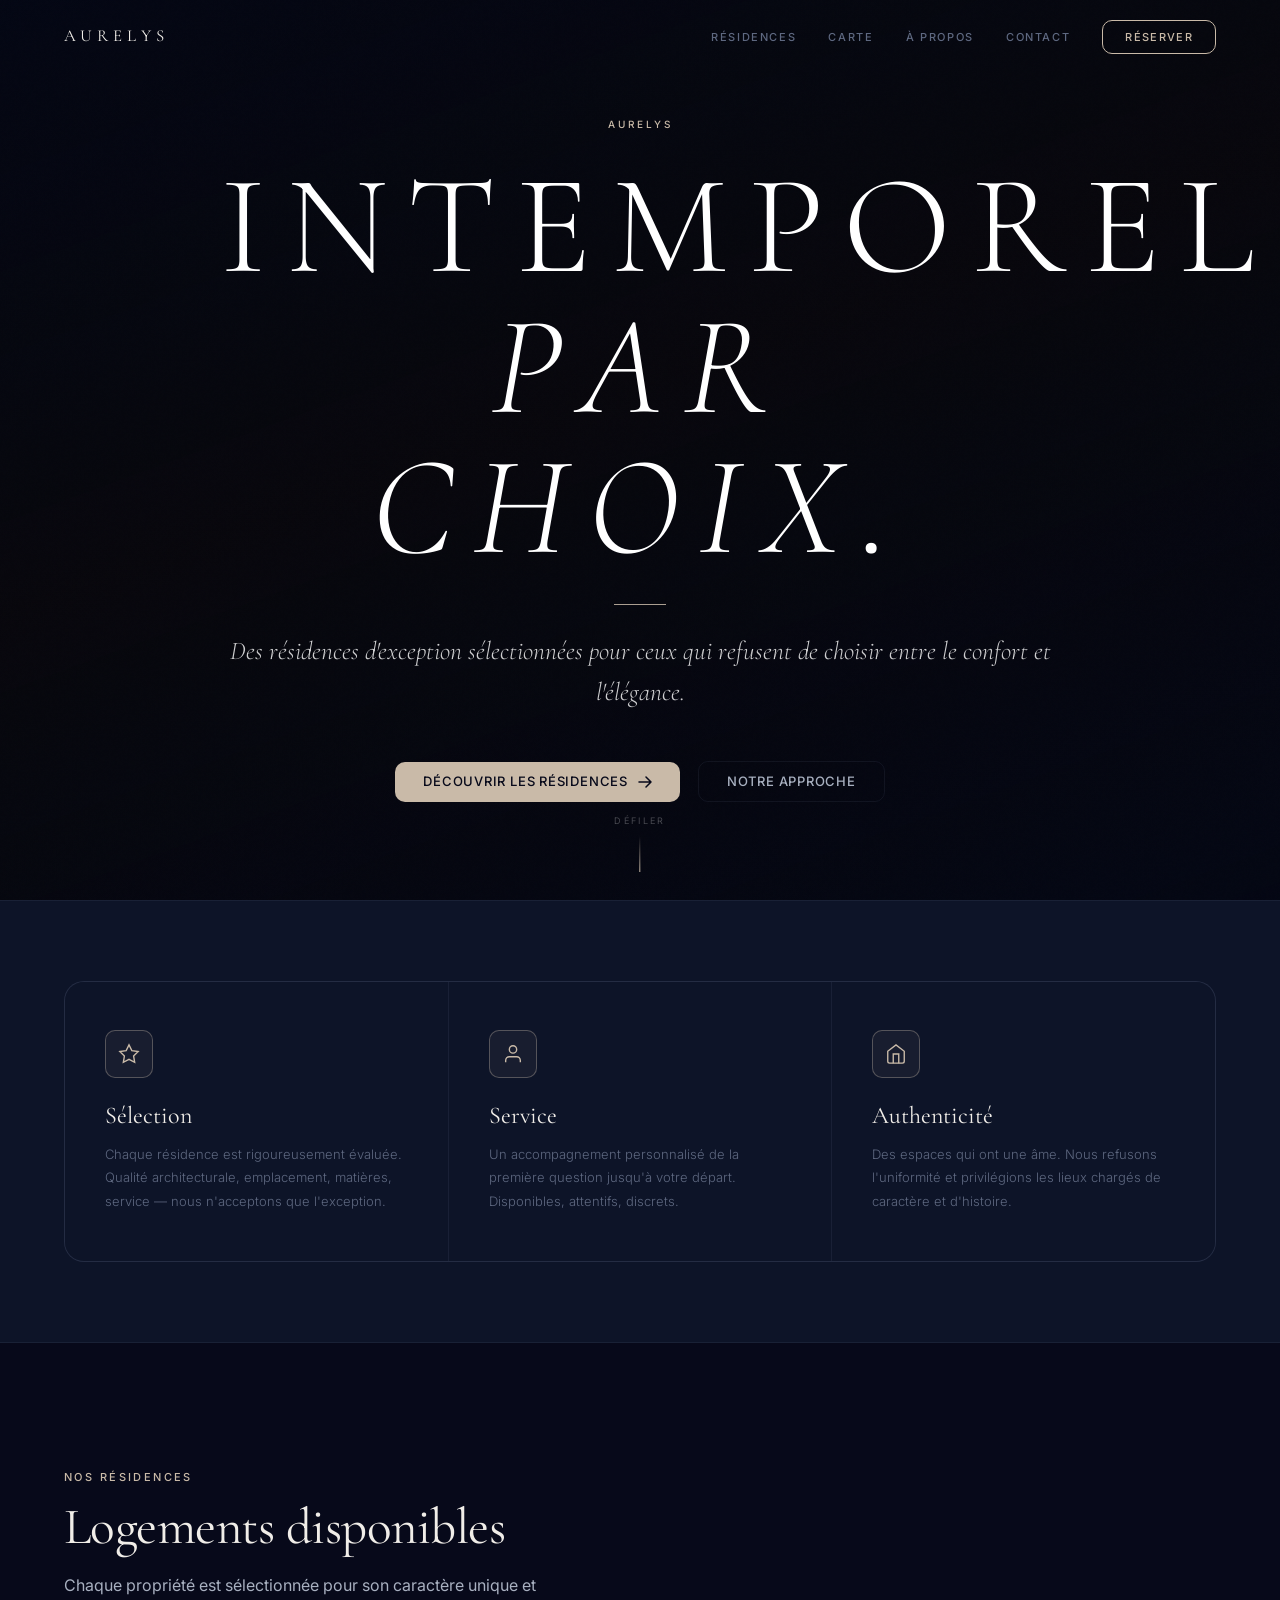
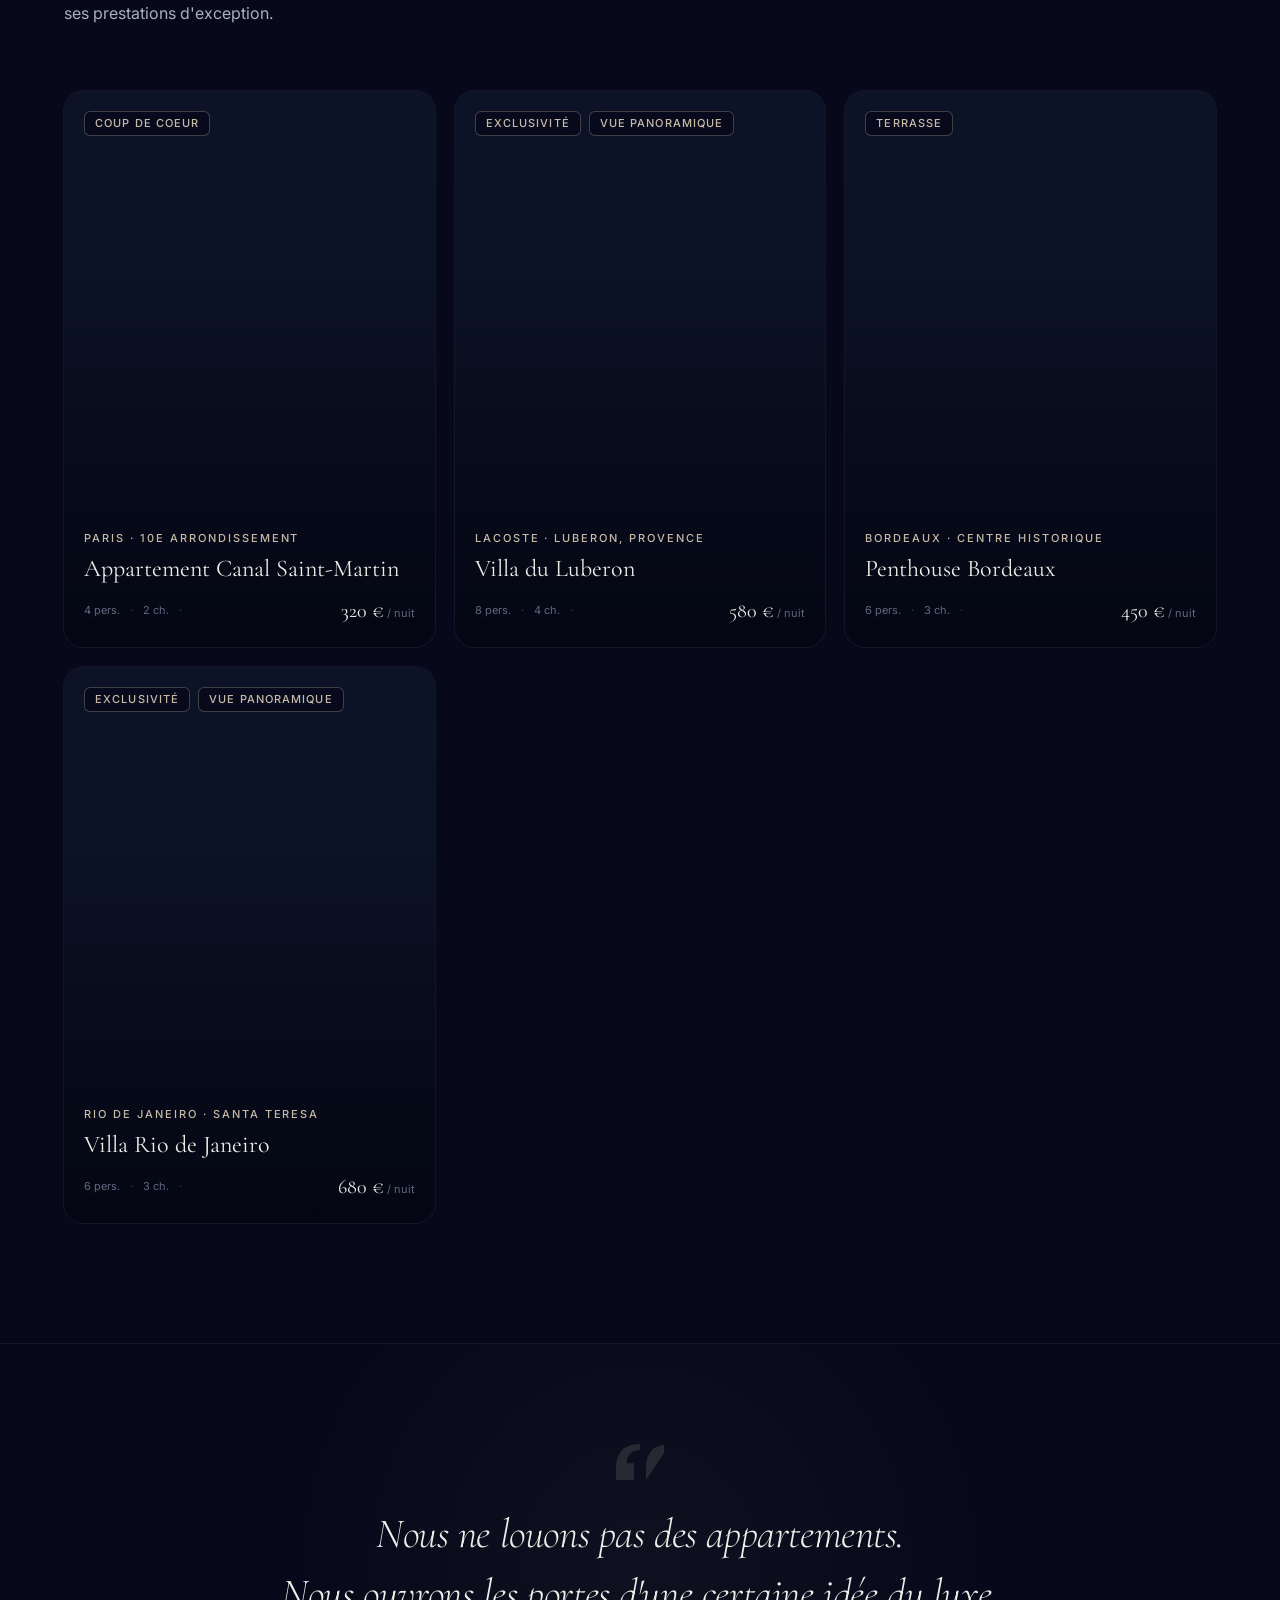
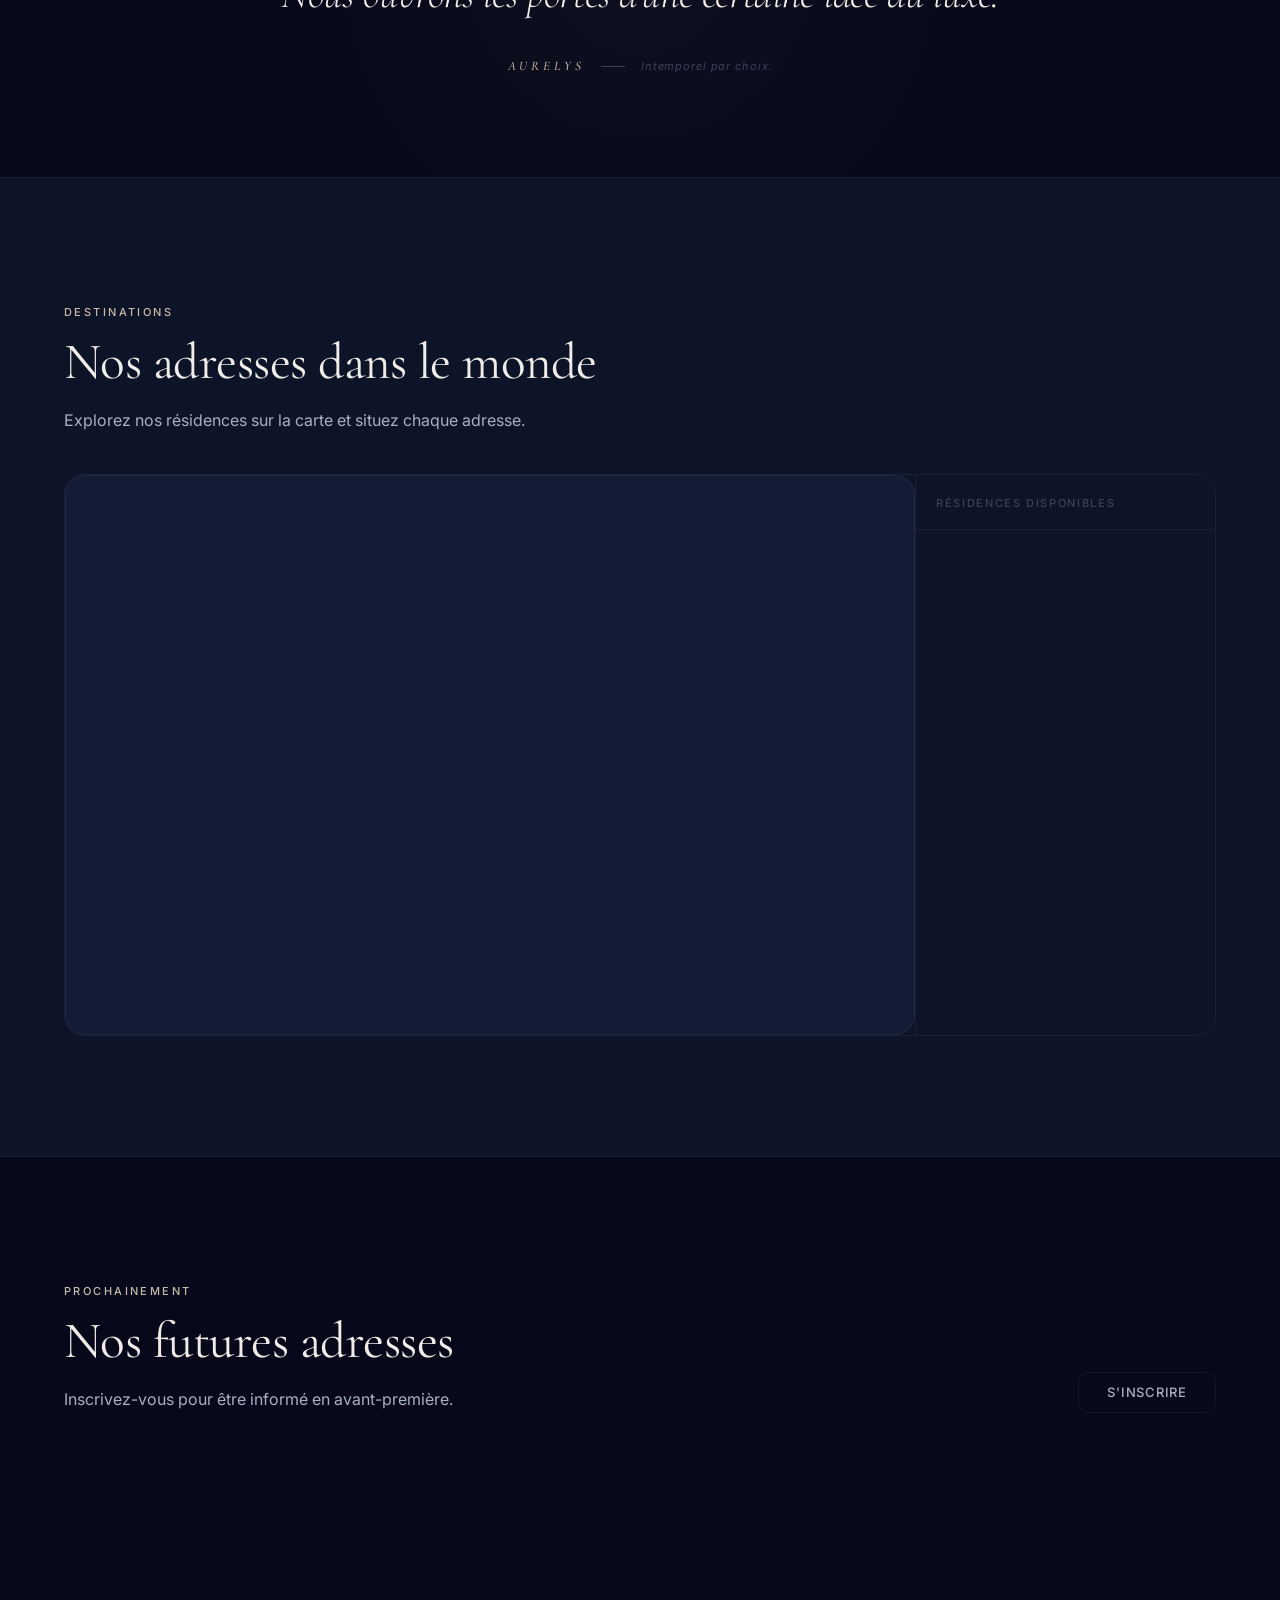
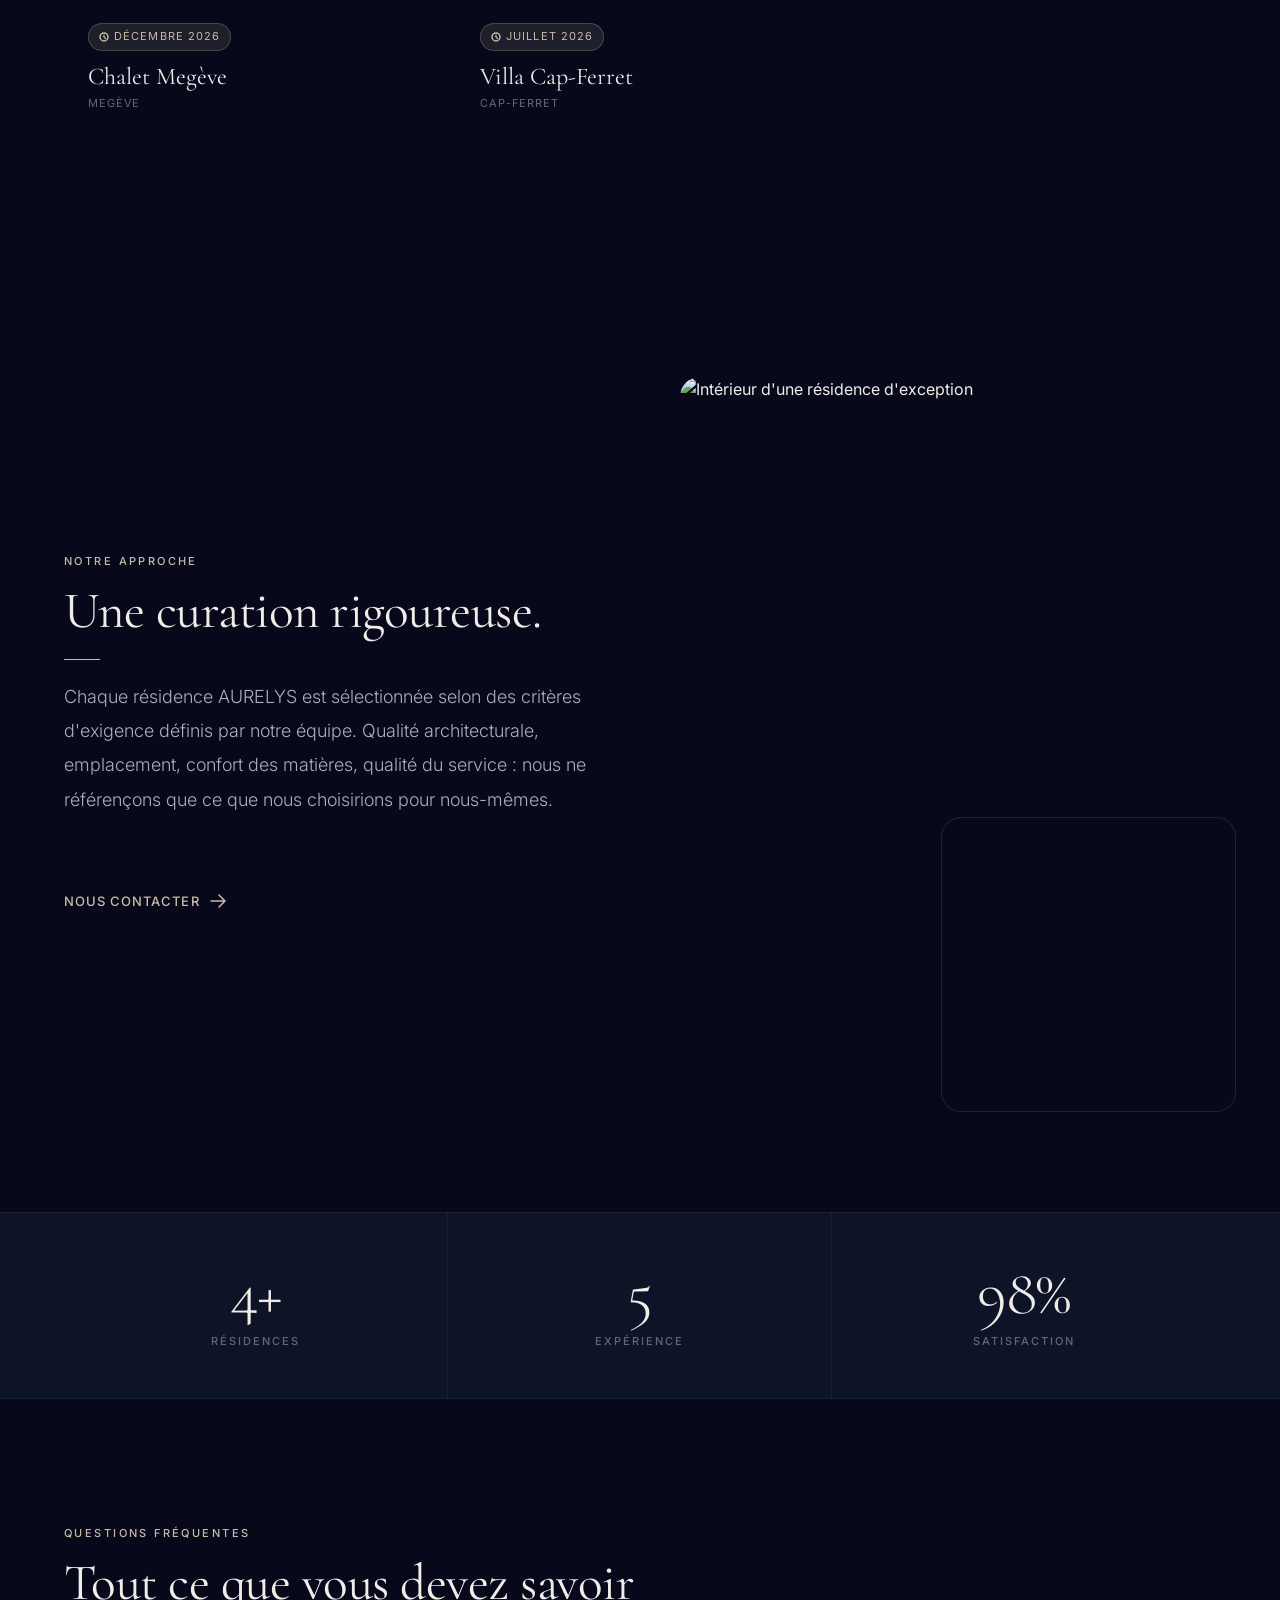
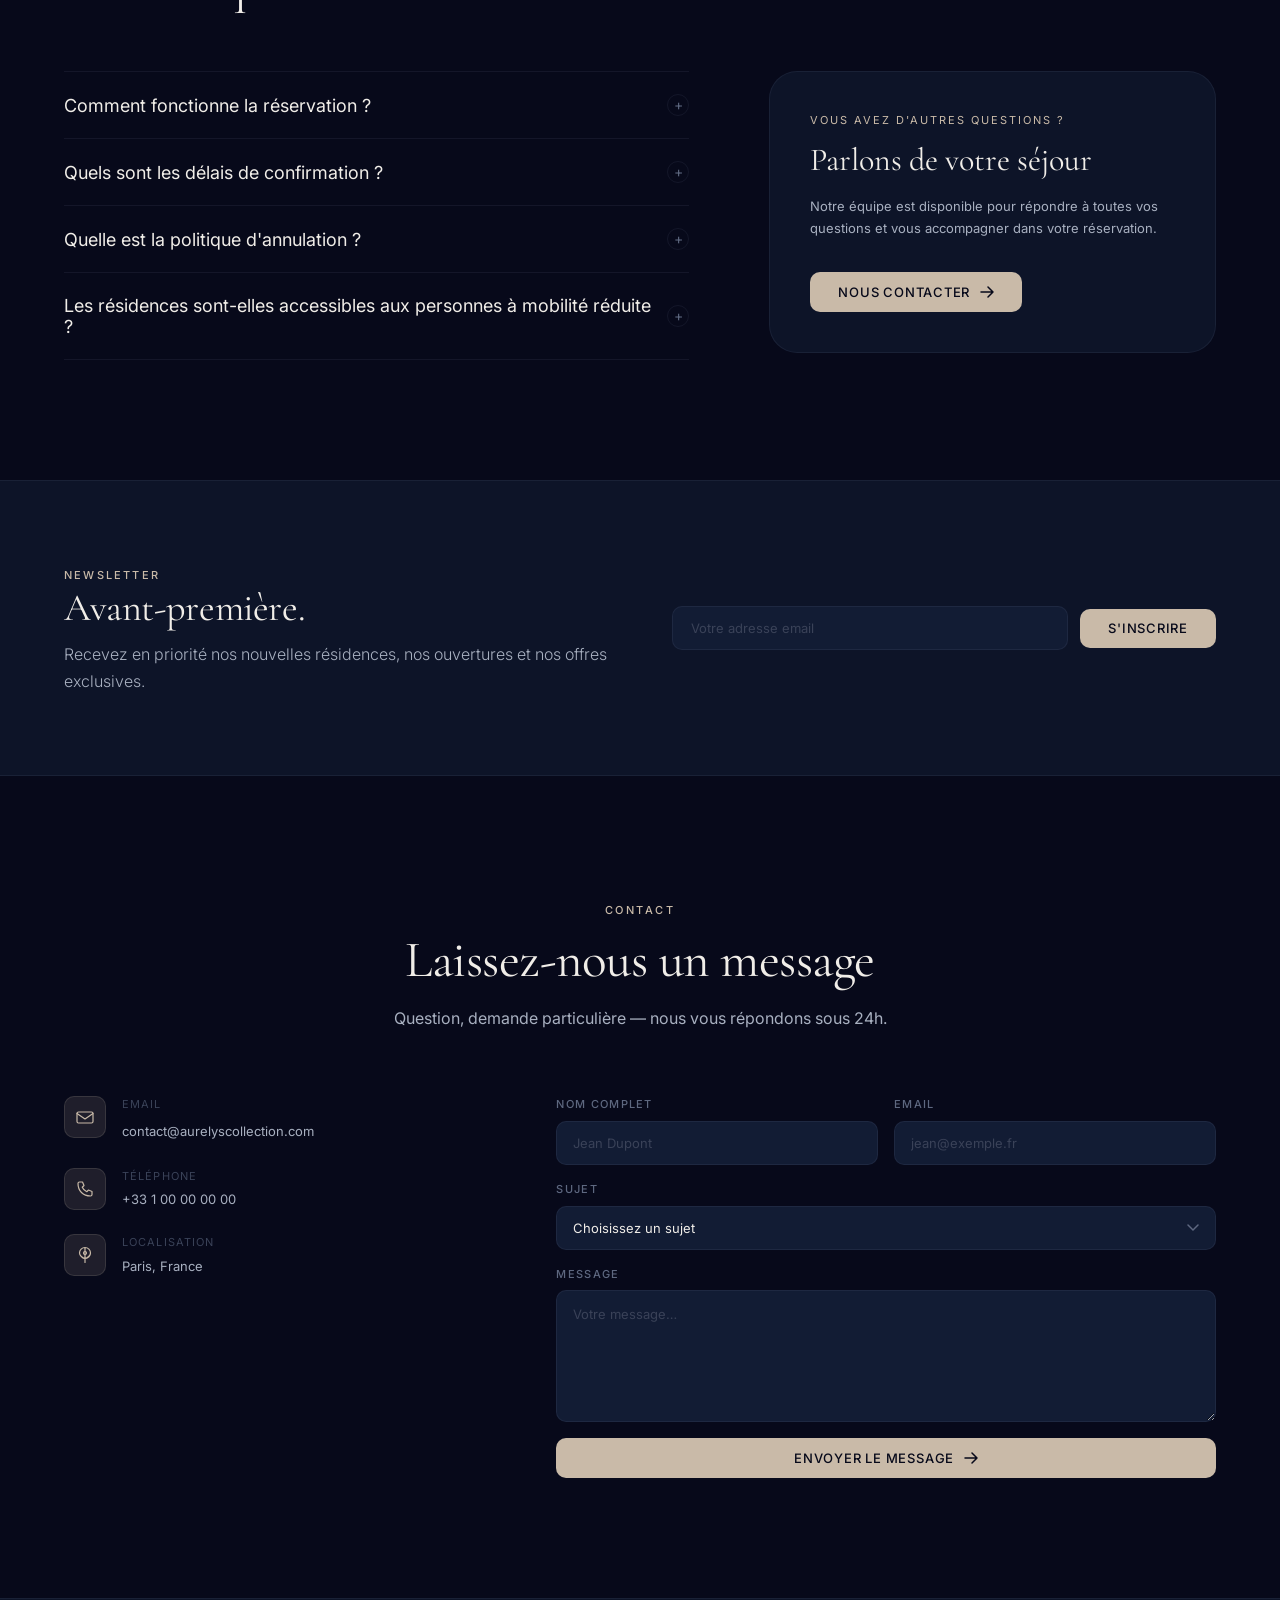
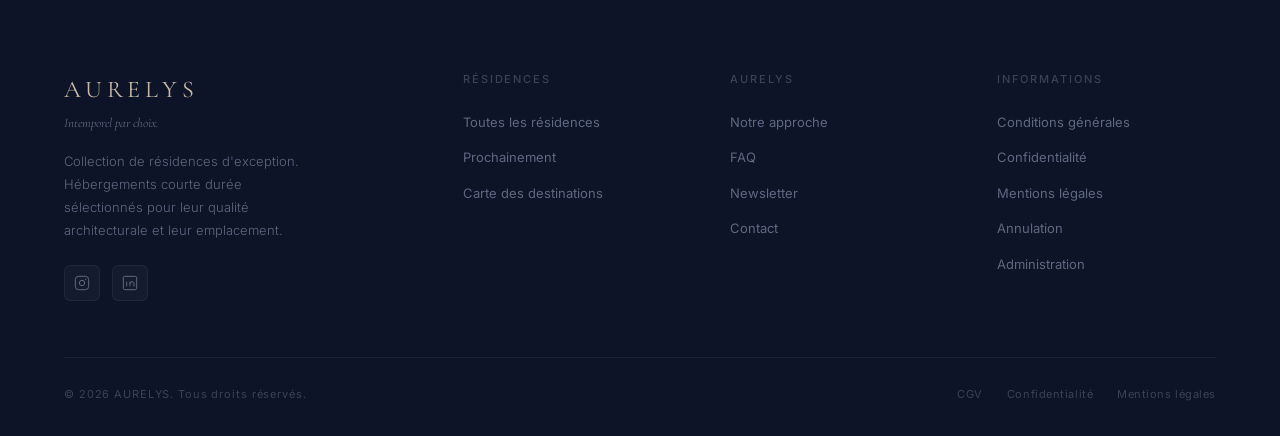
==== commit 81c2e27a: "SEO : corrections techniques prioritaires - index.html : H1 enrichi avec mots-clés ("Hébergements de" ====
--- a/index.html
+++ b/index.html
@@ -43,14 +43,14 @@
     "name": "AURELYS",
     "description": "Collection exclusive de résidences d'exception en hébergement courte durée.",
     "url": "https://aurelyscollection.com",
-    "logo": "https://aurelyscollection.com/favicon.svg",
+    "logo": "https://aurelyscollection.com/favicon-192.png",
     "image": "https://images.unsplash.com/photo-1512917774080-9991f1c4c750?w=1200&q=85",
     "priceRange": "€€€",
     "telephone": "+33763492482",
     "email": "contact@aurelyscollection.com",
     "address": {
       "@type": "PostalAddress",
-      "addressLocality": "Caen",
+      "addressLocality": "Paris",
       "addressCountry": "FR"
     },
     "sameAs": []
@@ -107,8 +107,8 @@
   <!-- Contenu centré -->
   <div class="hero-center-wrap">
     <div class="hero-center-content">
-      <span class="hero-eyebrow-text" data-text="heroLabel">Hébergements atypiques de prestige</span>
-      <h1 class="hero-title" id="hero-title">AURELYS</h1>
+      <span class="hero-eyebrow-text" data-text="heroLabel">AURELYS</span>
+      <h1 class="hero-title" id="hero-title">Hébergements de prestige<br>en location courte durée</h1>
       <div class="hero-divider-line" aria-hidden="true"></div>
       <p class="hero-subtitle" id="hero-subtitle">Intemporel par choix.</p>
       <div class="hero-actions">
@@ -269,7 +269,7 @@
     <div class="editorial-inner">
       <div class="editorial-text fade-in">
         <span class="section-label">Notre approche</span>
-        <h2 class="section-title" id="about-heading" id="about-title">Une curation rigoureuse.</h2>
+        <h2 class="section-title" id="about-heading">Une curation rigoureuse.</h2>
         <div class="divider" aria-hidden="true"></div>
         <p class="editorial-body" id="about-body">
           Chaque résidence AURELYS est sélectionnée selon des critères d'exigence définis par notre équipe. Qualité architecturale, emplacement, confort des matières, qualité du service : nous ne référençons que ce que nous choisirions pour nous-mêmes.
@@ -335,7 +335,7 @@
     <div class="newsletter-inner">
       <div>
         <span class="newsletter-label">Newsletter</span>
-        <h2 class="newsletter-title" id="newsletter-title newsletter-heading" id="newsletter-title">
+        <h2 class="newsletter-title" id="newsletter-heading">
           Avant-première.
         </h2>
         <p class="newsletter-text" id="newsletter-text">
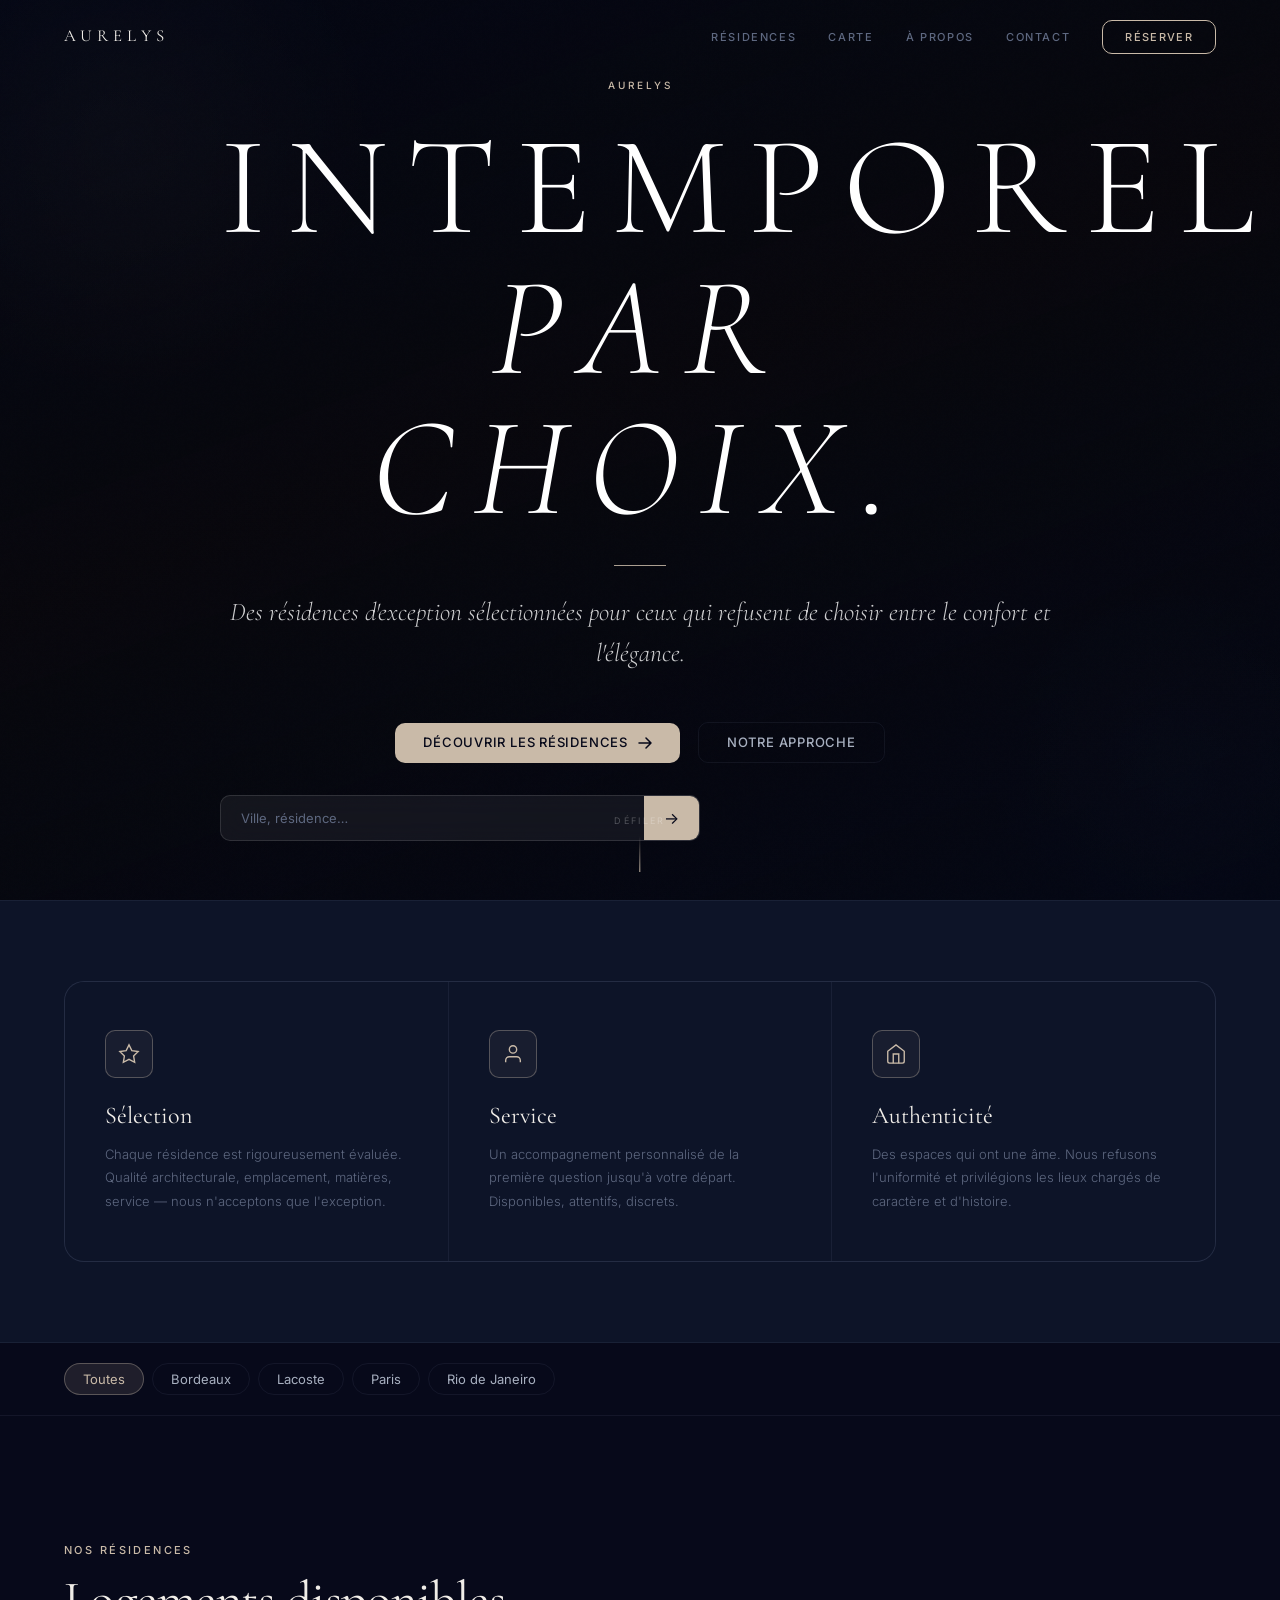
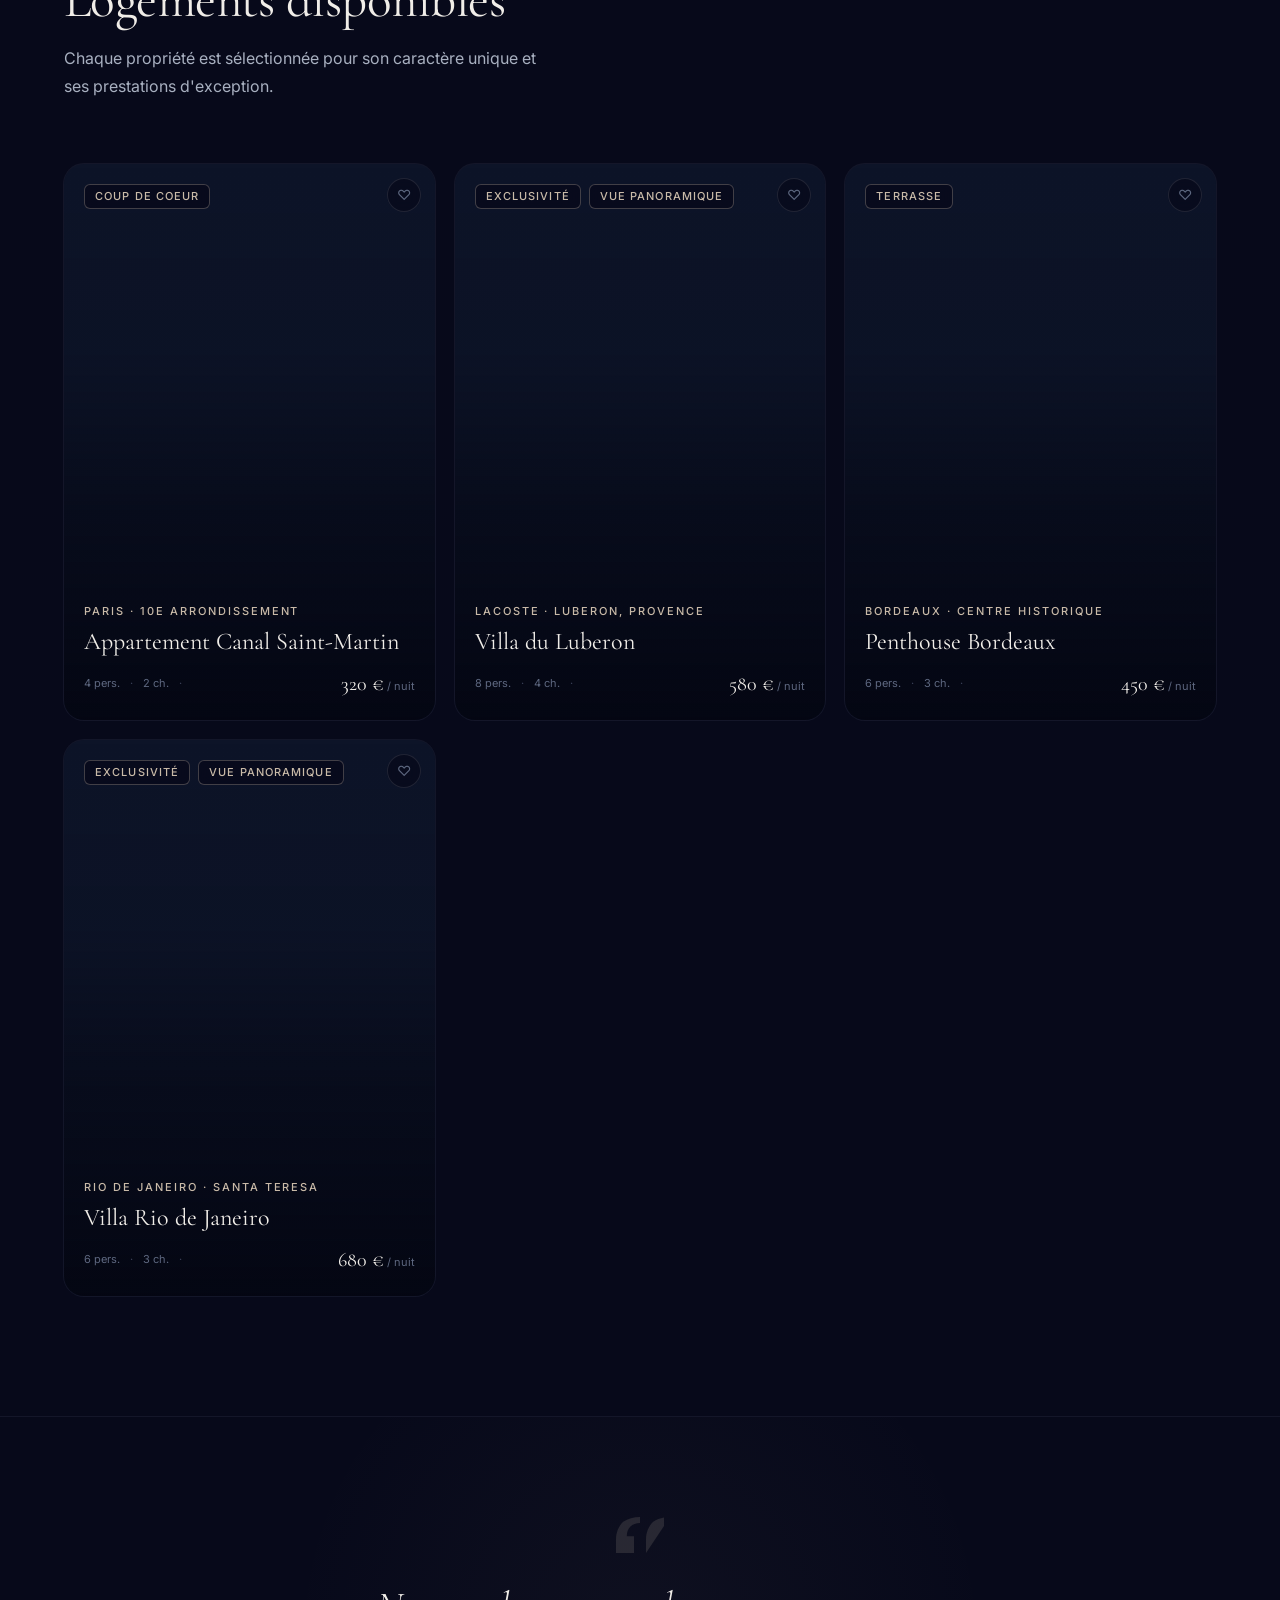
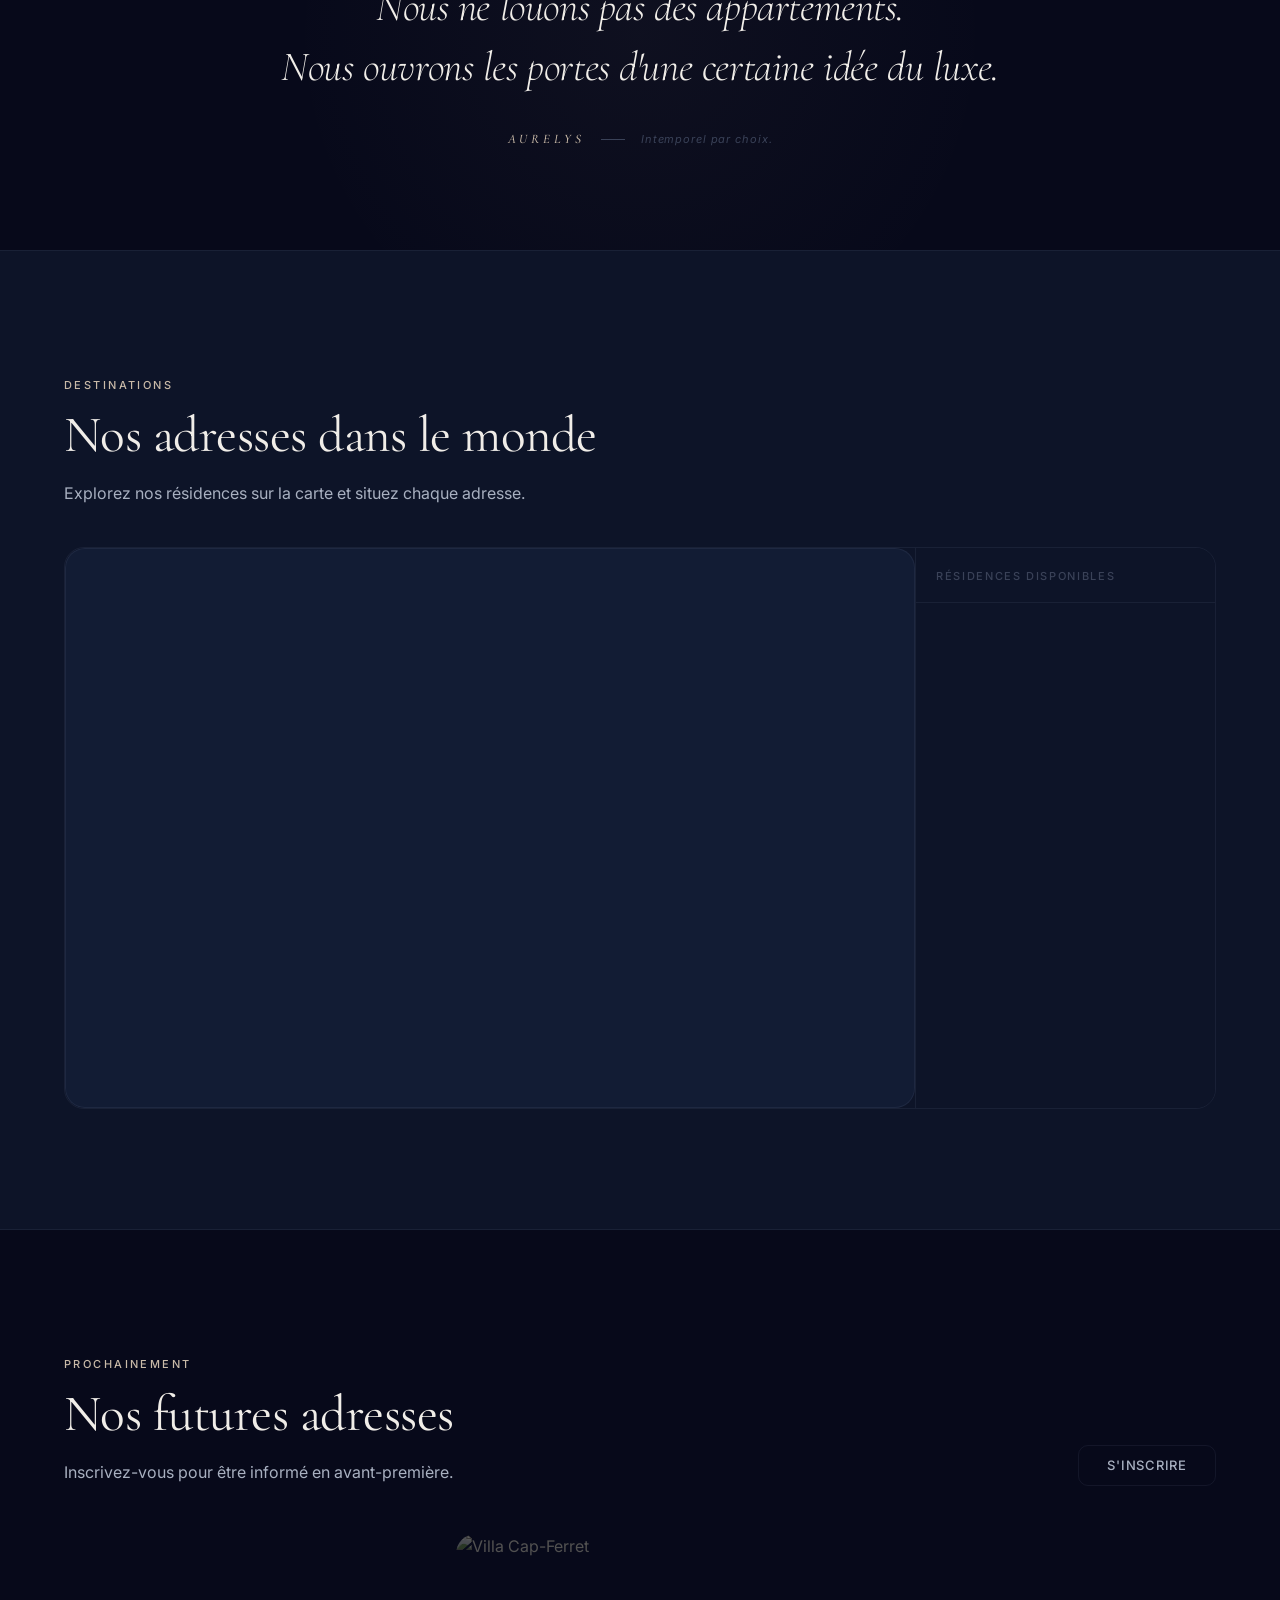
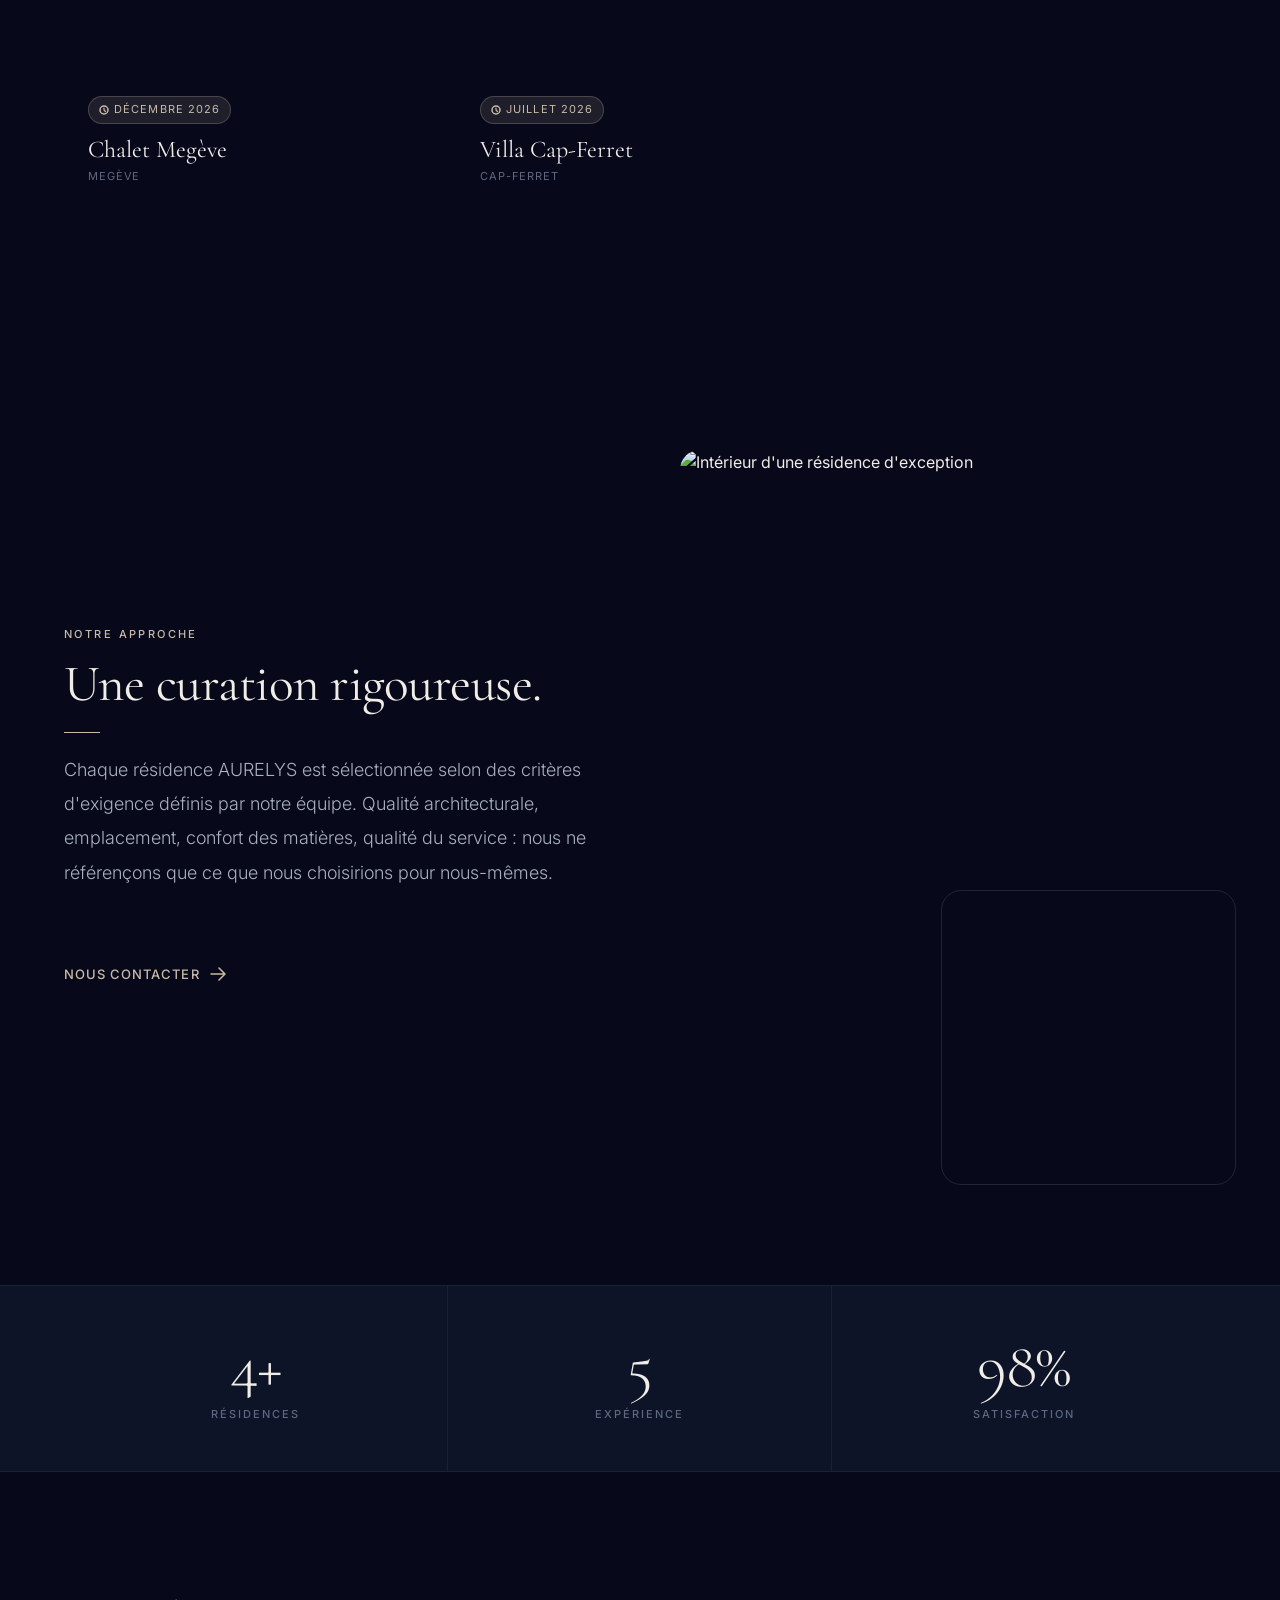
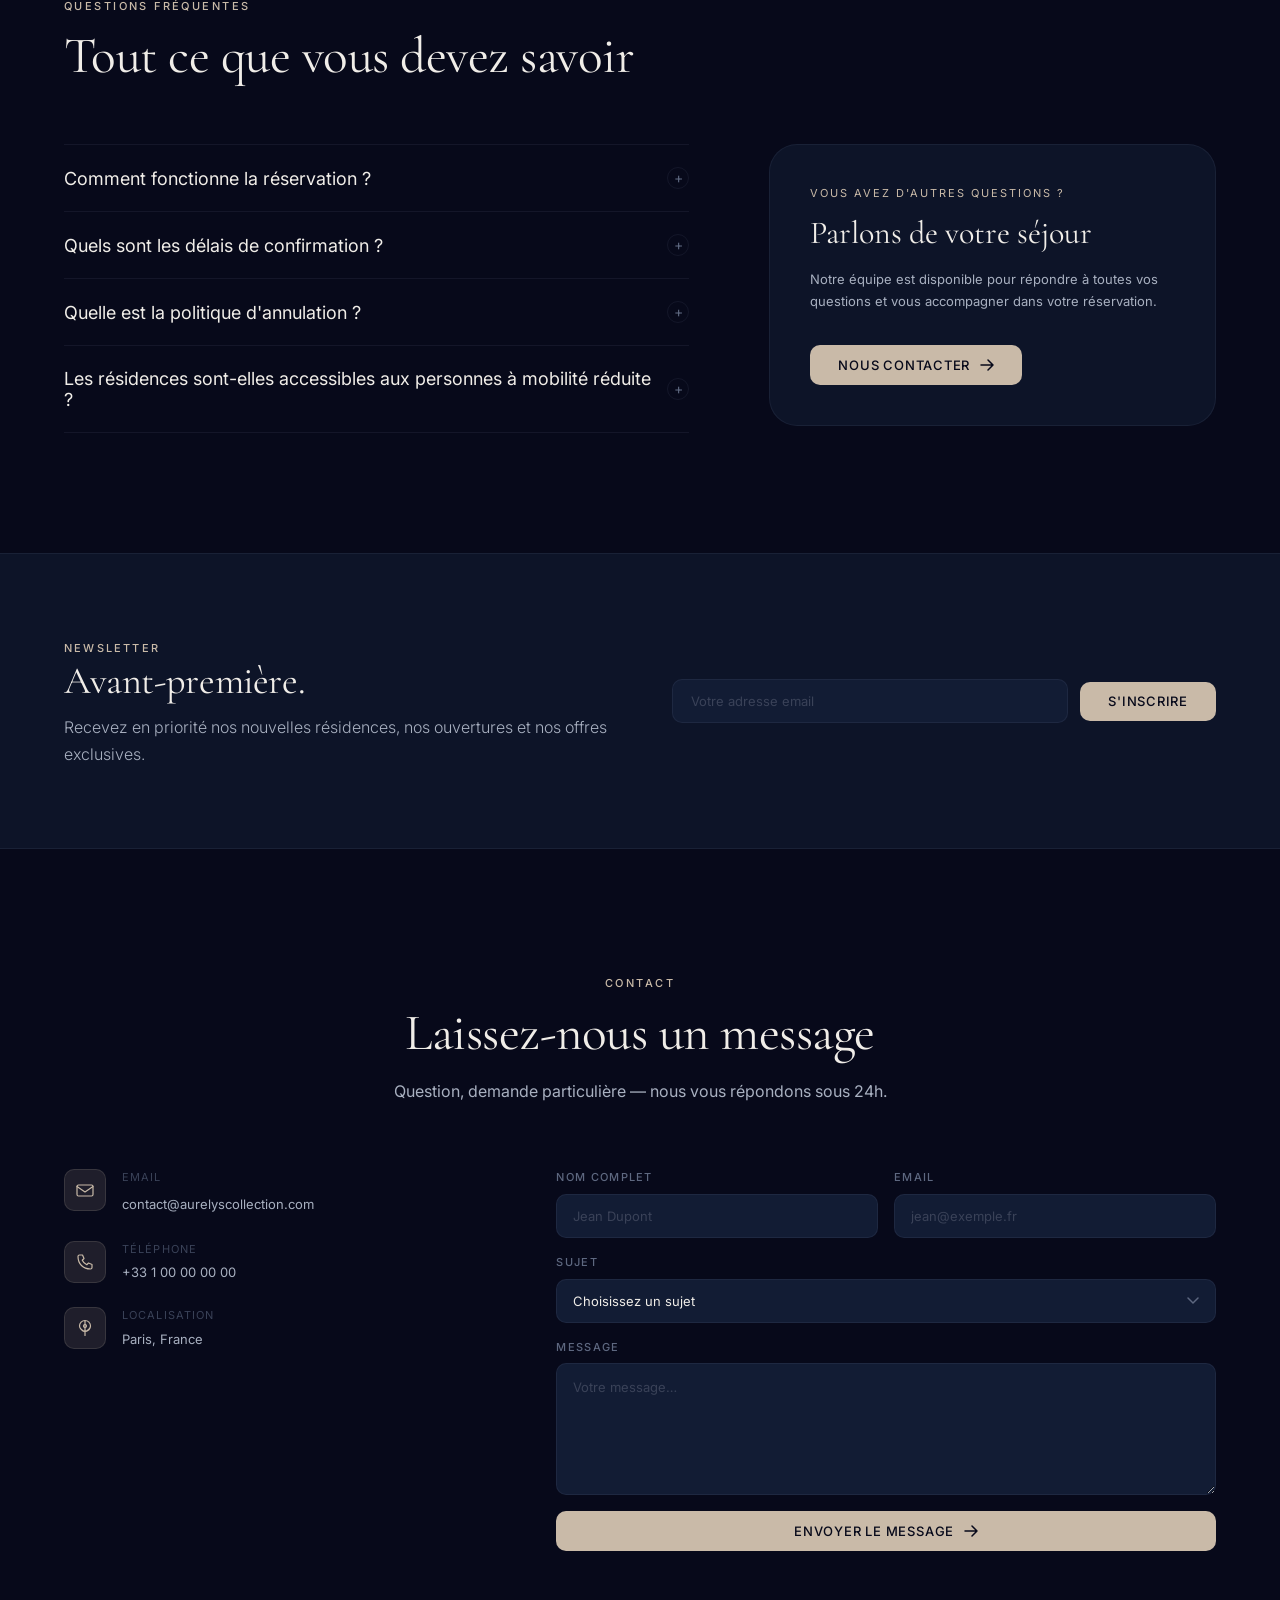
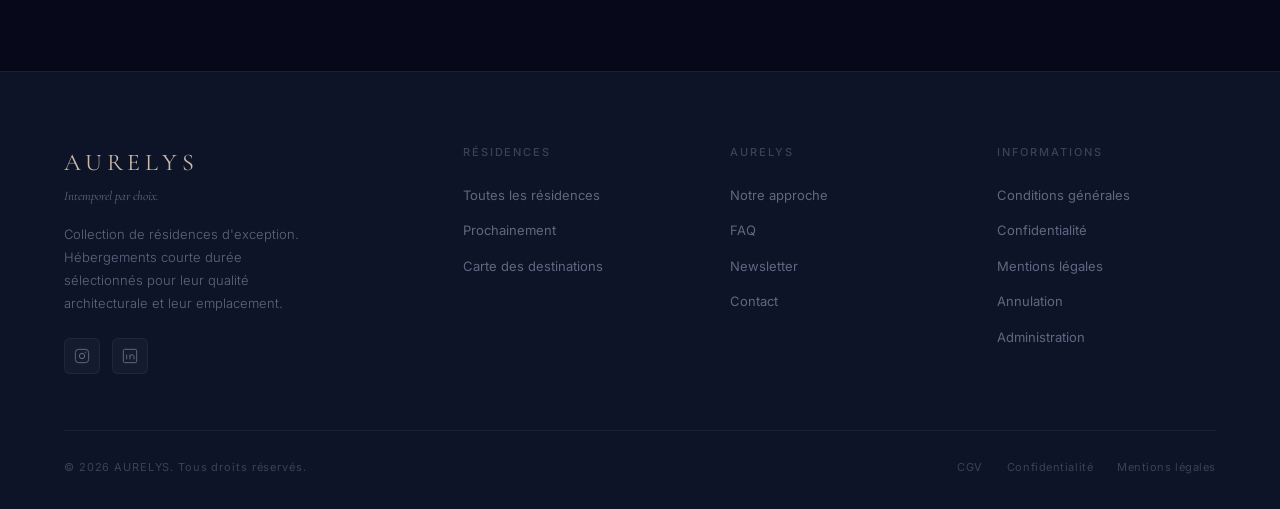
==== commit 65ed8ef9: "feat: add overlay, lightbox, favorites, search & destination filter - Hero: animated orbs (subtle ra" ====
--- a/index.html
+++ b/index.html
@@ -104,6 +104,10 @@
   <!-- Texture grain -->
   <div class="hero-grain" aria-hidden="true"></div>
 
+  <!-- Orbes animés -->
+  <div class="hero-orb hero-orb-1" aria-hidden="true"></div>
+  <div class="hero-orb hero-orb-2" aria-hidden="true"></div>
+
   <!-- Contenu centré -->
   <div class="hero-center-wrap">
     <div class="hero-center-content">
@@ -120,6 +124,12 @@
         </a>
         <a href="#a-propos" class="btn btn-outline">Notre approche</a>
       </div>
+
+      <!-- Barre de recherche rapide -->
+      <div class="hero-search" role="search" aria-label="Recherche rapide">
+        <input id="hero-search-input" type="text" placeholder="Ville, résidence…" autocomplete="off" aria-label="Rechercher une résidence">
+        <button type="button" class="hero-search-btn" aria-label="Rechercher">→</button>
+      </div>
     </div>
   </div>
 
@@ -168,6 +178,15 @@
         <p class="value-body">Des espaces qui ont une âme. Nous refusons l'uniformité et privilégions les lieux chargés de caractère et d'histoire.</p>
       </div>
 
+    </div>
+  </div>
+</section>
+
+<!-- ── Filtre destinations ──────────────────────────────────── -->
+<section class="dest-strip" aria-label="Filtrer par destination">
+  <div class="container">
+    <div class="dest-list" id="dest-list">
+      <button class="dest-pill active" data-dest="">Toutes</button>
     </div>
   </div>
 </section>
@@ -532,6 +551,34 @@
   </div>
 </footer>
 
+<!-- ── Overlay détail logement ──────────────────────────────── -->
+<div id="prop-overlay" class="prop-overlay" role="dialog" aria-modal="true" aria-label="Détail résidence" hidden>
+  <div class="prop-overlay-backdrop"></div>
+  <div class="prop-overlay-panel">
+    <button class="prop-overlay-close" aria-label="Fermer">✕</button>
+    <div class="prop-overlay-gallery" id="po-gallery"></div>
+    <div class="prop-overlay-body">
+      <div class="prop-overlay-meta" id="po-meta"></div>
+      <h2 class="prop-overlay-title" id="po-title"></h2>
+      <p class="prop-overlay-desc" id="po-desc"></p>
+      <div class="prop-overlay-amenities" id="po-amenities"></div>
+      <div class="prop-overlay-cta">
+        <a id="po-book-btn" href="#" class="btn btn-primary">Réserver</a>
+        <button id="po-fav-btn" class="btn btn-outline prop-fav-btn" aria-pressed="false">♡ Favoris</button>
+      </div>
+    </div>
+  </div>
+</div>
+
+<!-- ── Lightbox images ──────────────────────────────────────── -->
+<div id="lightbox" class="lightbox" role="dialog" aria-modal="true" aria-label="Galerie photos" hidden>
+  <button class="lightbox-close" aria-label="Fermer">✕</button>
+  <button class="lightbox-prev" aria-label="Photo précédente">‹</button>
+  <button class="lightbox-next" aria-label="Photo suivante">›</button>
+  <img class="lightbox-img" id="lightbox-img" src="" alt="Photo de la résidence">
+  <div class="lightbox-counter" id="lightbox-counter"></div>
+</div>
+
 <!-- ── Scripts ──────────────────────────────────────────────── -->
 <script src="https://cdn.jsdelivr.net/npm/@supabase/supabase-js@2/dist/umd/supabase.js"></script>
 <script src="js/config.js"></script>
--- a/css/style.css
+++ b/css/style.css
@@ -2592,3 +2592,382 @@
   transition: opacity 0.5s ease;
 }
 .page-loader.fade-out { opacity: 0; pointer-events: none; }
+
+
+/* ─────────────────────────────────────────────────────────────
+   17. HERO ORBS
+───────────────────────────────────────────────────────────── */
+
+.hero-orb {
+  position: absolute;
+  border-radius: 50%;
+  pointer-events: none;
+  animation: orbDrift 12s ease-in-out infinite alternate;
+}
+
+.hero-orb-1 {
+  width: 520px;
+  height: 520px;
+  top: -120px;
+  left: -140px;
+  background: radial-gradient(circle, rgba(201,186,168,0.07), transparent 68%);
+}
+
+.hero-orb-2 {
+  width: 400px;
+  height: 400px;
+  bottom: -80px;
+  right: -100px;
+  background: radial-gradient(circle, rgba(100,130,200,0.05), transparent 68%);
+  animation-delay: -6s;
+}
+
+@keyframes orbDrift {
+  from { transform: translate(0, 0) scale(1); }
+  to   { transform: translate(40px, 30px) scale(1.08); }
+}
+
+@media (prefers-reduced-motion: reduce) {
+  .hero-orb { animation: none; }
+}
+
+
+/* ─────────────────────────────────────────────────────────────
+   18. HERO SEARCH BAR
+───────────────────────────────────────────────────────────── */
+
+.hero-search {
+  display: flex;
+  align-items: center;
+  background: rgba(255,255,255,0.06);
+  border: 1px solid rgba(255,255,255,0.12);
+  border-radius: var(--radius);
+  backdrop-filter: blur(12px);
+  -webkit-backdrop-filter: blur(12px);
+  margin-top: var(--space-8);
+  overflow: hidden;
+  max-width: 480px;
+  width: 100%;
+}
+
+.hero-search input {
+  flex: 1;
+  background: none;
+  border: none;
+  outline: none;
+  padding: 14px 20px;
+  color: var(--color-text-primary);
+  font-family: var(--font-sans);
+  font-size: var(--text-sm);
+  min-width: 0;
+}
+
+.hero-search input::placeholder { color: var(--color-text-muted); }
+
+.hero-search-btn {
+  padding: 14px 20px;
+  background: var(--color-accent);
+  color: var(--color-bg-base);
+  border: none;
+  cursor: pointer;
+  font-size: 1rem;
+  transition: background var(--transition);
+  flex-shrink: 0;
+  line-height: 1;
+}
+
+.hero-search-btn:hover { background: var(--color-accent-hover); }
+
+
+/* ─────────────────────────────────────────────────────────────
+   19. DESTINATION FILTER STRIP
+───────────────────────────────────────────────────────────── */
+
+.dest-strip {
+  padding: var(--space-5) 0;
+  border-bottom: 1px solid var(--color-border);
+  background: var(--color-bg-base);
+}
+
+.dest-list {
+  display: flex;
+  gap: var(--space-2);
+  flex-wrap: wrap;
+}
+
+.dest-pill {
+  padding: 7px 18px;
+  border-radius: var(--radius-full);
+  border: 1px solid var(--color-border);
+  background: transparent;
+  color: var(--color-text-secondary);
+  font-size: var(--text-sm);
+  font-family: var(--font-sans);
+  cursor: pointer;
+  transition: all var(--transition);
+  white-space: nowrap;
+}
+
+.dest-pill:hover {
+  border-color: var(--color-border-focus);
+  color: var(--color-accent);
+}
+
+.dest-pill.active {
+  background: var(--color-accent-dim);
+  border-color: rgba(201,186,168,0.35);
+  color: var(--color-accent);
+}
+
+
+/* ─────────────────────────────────────────────────────────────
+   20. PROPERTY OVERLAY (modal détail)
+───────────────────────────────────────────────────────────── */
+
+.prop-overlay {
+  position: fixed;
+  inset: 0;
+  z-index: 800;
+  display: flex;
+  align-items: center;
+  justify-content: center;
+  padding: var(--space-6);
+}
+
+.prop-overlay[hidden] { display: none; }
+
+.prop-overlay-backdrop {
+  position: absolute;
+  inset: 0;
+  background: rgba(7,9,26,0.88);
+  backdrop-filter: blur(8px);
+  -webkit-backdrop-filter: blur(8px);
+  cursor: pointer;
+}
+
+.prop-overlay-panel {
+  position: relative;
+  background: var(--color-bg-elevated);
+  border: 1px solid var(--color-border);
+  border-radius: var(--radius-xl);
+  width: min(900px, 100%);
+  max-height: 90vh;
+  overflow-y: auto;
+  display: grid;
+  grid-template-columns: 1fr 1fr;
+  z-index: 1;
+  box-shadow: var(--shadow-xl);
+}
+
+.prop-overlay-close {
+  position: absolute;
+  top: 16px;
+  right: 16px;
+  z-index: 2;
+  background: rgba(7,9,26,0.7);
+  border: 1px solid var(--color-border);
+  color: var(--color-text-secondary);
+  border-radius: 50%;
+  width: 36px;
+  height: 36px;
+  cursor: pointer;
+  display: flex;
+  align-items: center;
+  justify-content: center;
+  font-size: 14px;
+  transition: all var(--transition);
+}
+
+.prop-overlay-close:hover {
+  border-color: var(--color-border-focus);
+  color: var(--color-text-primary);
+}
+
+.prop-overlay-gallery {
+  height: 100%;
+  min-height: 360px;
+  overflow: hidden;
+  border-radius: var(--radius-xl) 0 0 var(--radius-xl);
+  position: relative;
+}
+
+.prop-overlay-gallery img {
+  width: 100%;
+  height: 100%;
+  object-fit: cover;
+  cursor: zoom-in;
+  transition: transform 0.45s var(--ease-out);
+  display: block;
+}
+
+.prop-overlay-gallery img:hover { transform: scale(1.04); }
+
+.prop-overlay-body {
+  padding: 44px 36px;
+  display: flex;
+  flex-direction: column;
+  gap: var(--space-4);
+  overflow-y: auto;
+}
+
+.prop-overlay-meta {
+  font-size: var(--text-xs);
+  letter-spacing: 0.18em;
+  text-transform: uppercase;
+  color: var(--color-accent);
+}
+
+.prop-overlay-title {
+  font-family: var(--font-serif);
+  font-size: var(--text-2xl);
+  font-weight: var(--weight-regular);
+  line-height: 1.15;
+  color: var(--color-text-primary);
+}
+
+.prop-overlay-desc {
+  font-size: var(--text-base);
+  color: var(--color-text-secondary);
+  line-height: 1.8;
+  font-weight: var(--weight-light);
+}
+
+.prop-overlay-amenities {
+  display: flex;
+  flex-wrap: wrap;
+  gap: var(--space-2);
+}
+
+.prop-overlay-cta {
+  display: flex;
+  gap: var(--space-3);
+  flex-wrap: wrap;
+  margin-top: auto;
+  padding-top: var(--space-4);
+  border-top: 1px solid var(--color-border-soft);
+}
+
+.prop-fav-btn.is-fav {
+  color: var(--color-accent);
+  border-color: rgba(201,186,168,0.35);
+}
+
+/* Favoris sur les cartes */
+.prop-fav-icon {
+  position: absolute;
+  top: 14px;
+  right: 14px;
+  z-index: 3;
+  background: rgba(7,9,26,0.65);
+  backdrop-filter: blur(6px);
+  -webkit-backdrop-filter: blur(6px);
+  border: 1px solid rgba(255,255,255,0.1);
+  border-radius: 50%;
+  width: 34px;
+  height: 34px;
+  display: flex;
+  align-items: center;
+  justify-content: center;
+  cursor: pointer;
+  font-size: 14px;
+  transition: all var(--transition);
+  color: var(--color-text-muted);
+}
+
+.prop-fav-icon:hover,
+.prop-fav-icon.is-fav {
+  color: var(--color-accent);
+  border-color: rgba(201,186,168,0.35);
+  background: rgba(201,186,168,0.12);
+}
+
+/* Responsive overlay */
+@media (max-width: 680px) {
+  .prop-overlay { padding: 0; align-items: flex-end; }
+  .prop-overlay-panel {
+    grid-template-columns: 1fr;
+    width: 100%;
+    max-height: 95vh;
+    border-radius: var(--radius-xl) var(--radius-xl) 0 0;
+  }
+  .prop-overlay-gallery {
+    min-height: 240px;
+    border-radius: var(--radius-xl) var(--radius-xl) 0 0;
+  }
+  .prop-overlay-body { padding: 28px 24px 32px; }
+}
+
+
+/* ─────────────────────────────────────────────────────────────
+   21. LIGHTBOX
+───────────────────────────────────────────────────────────── */
+
+.lightbox {
+  position: fixed;
+  inset: 0;
+  z-index: 900;
+  background: rgba(0,0,0,0.95);
+  display: flex;
+  align-items: center;
+  justify-content: center;
+}
+
+.lightbox[hidden] { display: none; }
+
+.lightbox-img {
+  max-width: 90vw;
+  max-height: 86vh;
+  object-fit: contain;
+  border-radius: var(--radius);
+  display: block;
+}
+
+.lightbox-close,
+.lightbox-prev,
+.lightbox-next {
+  position: absolute;
+  background: rgba(255,255,255,0.08);
+  border: none;
+  color: #fff;
+  cursor: pointer;
+  border-radius: 50%;
+  width: 44px;
+  height: 44px;
+  display: flex;
+  align-items: center;
+  justify-content: center;
+  font-size: 1.4rem;
+  transition: background var(--transition);
+  line-height: 1;
+}
+
+.lightbox-close:hover,
+.lightbox-prev:hover,
+.lightbox-next:hover { background: rgba(255,255,255,0.2); }
+
+.lightbox-close { top: 20px; right: 20px; font-size: 1rem; }
+.lightbox-prev  { left: 20px; }
+.lightbox-next  { right: 20px; }
+
+.lightbox-counter {
+  position: absolute;
+  bottom: 20px;
+  left: 50%;
+  transform: translateX(-50%);
+  font-size: var(--text-xs);
+  color: rgba(255,255,255,0.55);
+  letter-spacing: 0.12em;
+}
+
+/* Masquer les boutons si une seule image */
+.lightbox-prev[hidden],
+.lightbox-next[hidden] { display: none; }
+
+
+/* ─────────────────────────────────────────────────────────────
+   22. PROPRIÉTÉS FILTRÉES MASQUÉES
+───────────────────────────────────────────────────────────── */
+
+.property-card.prop-hidden {
+  display: none;
+}
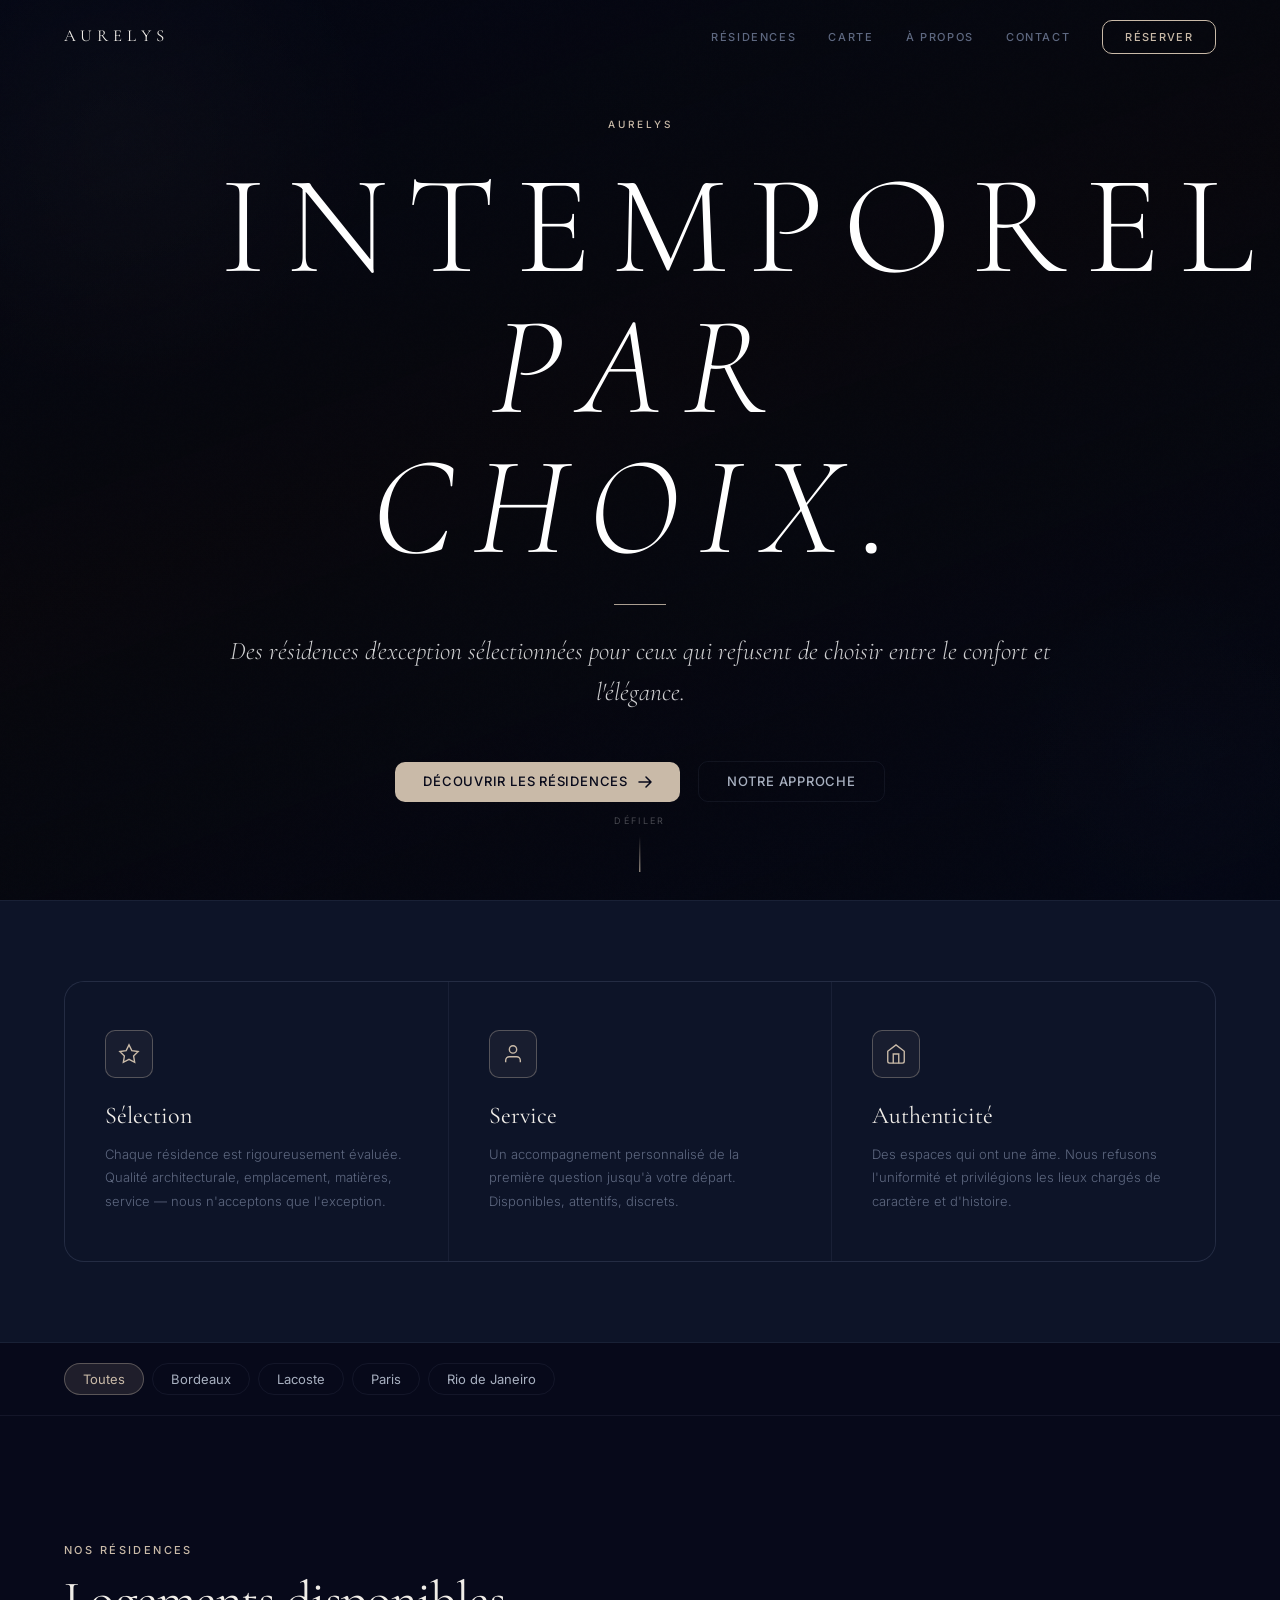
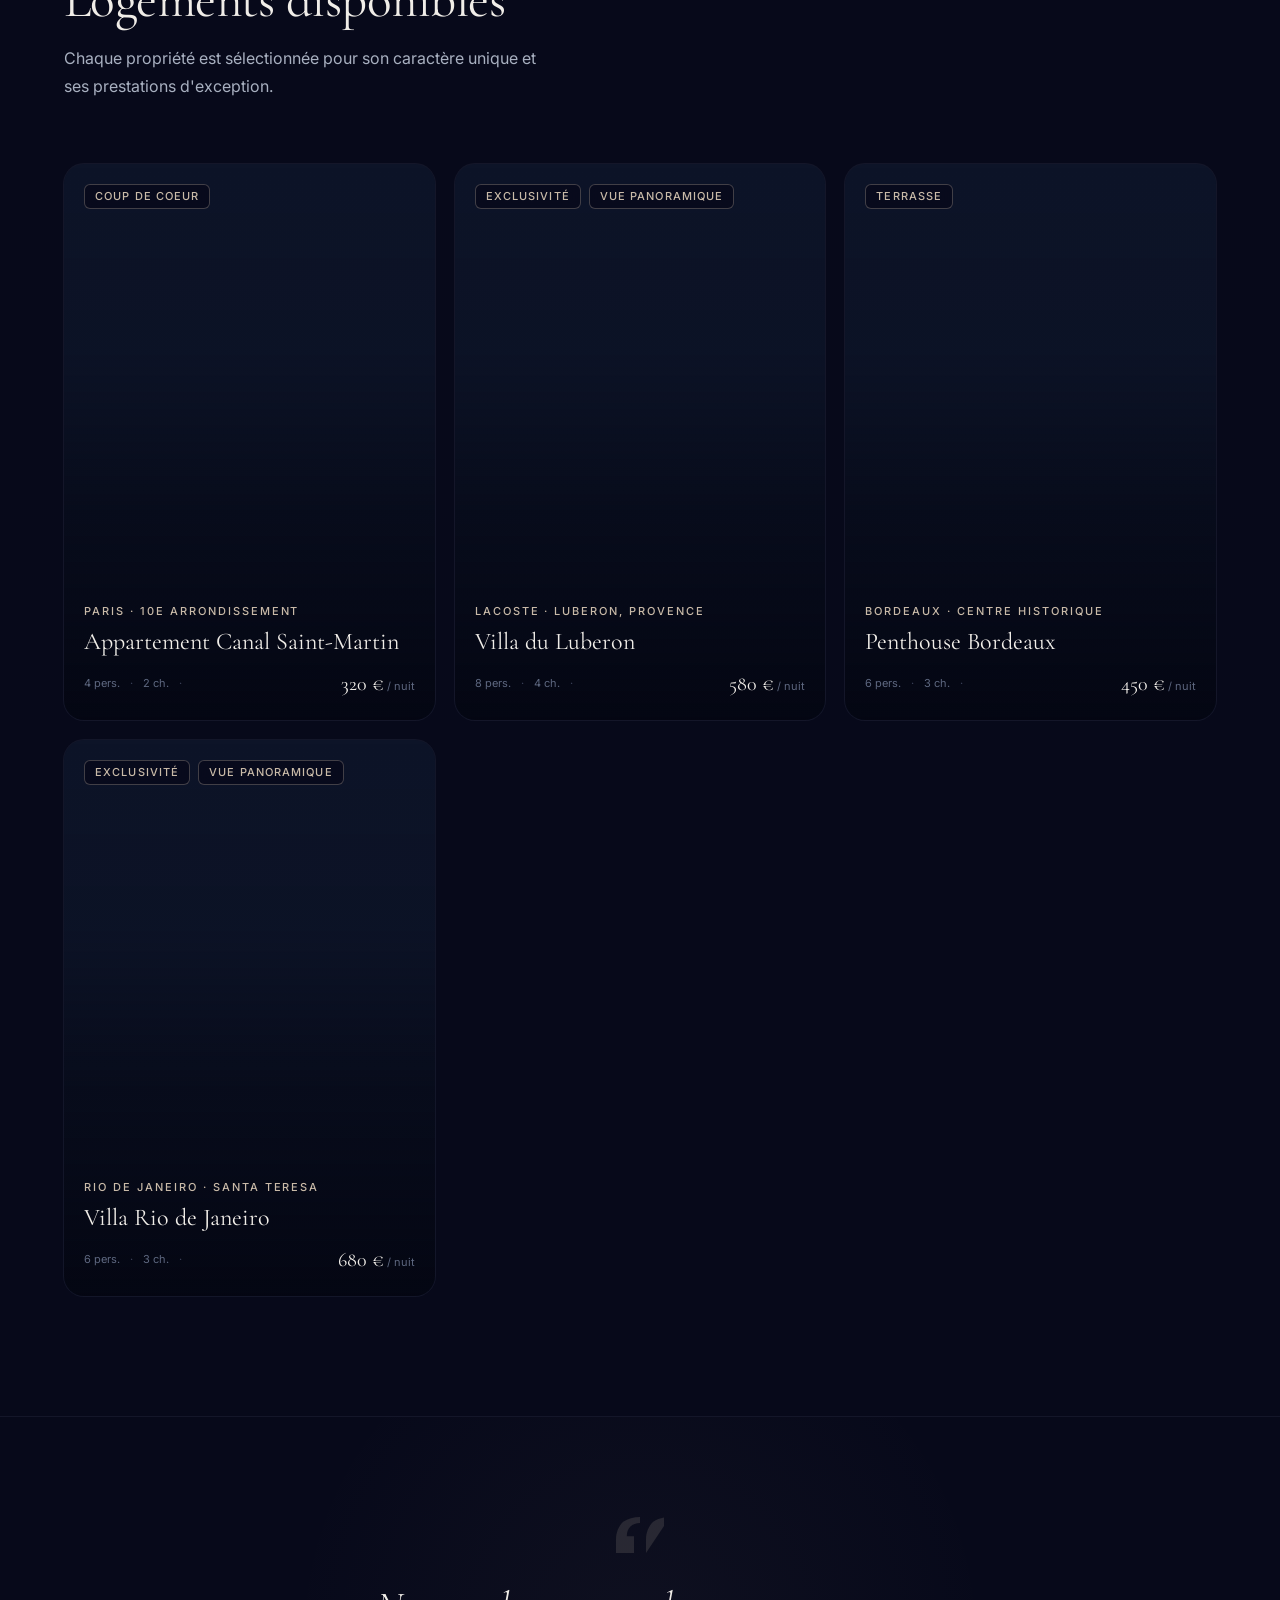
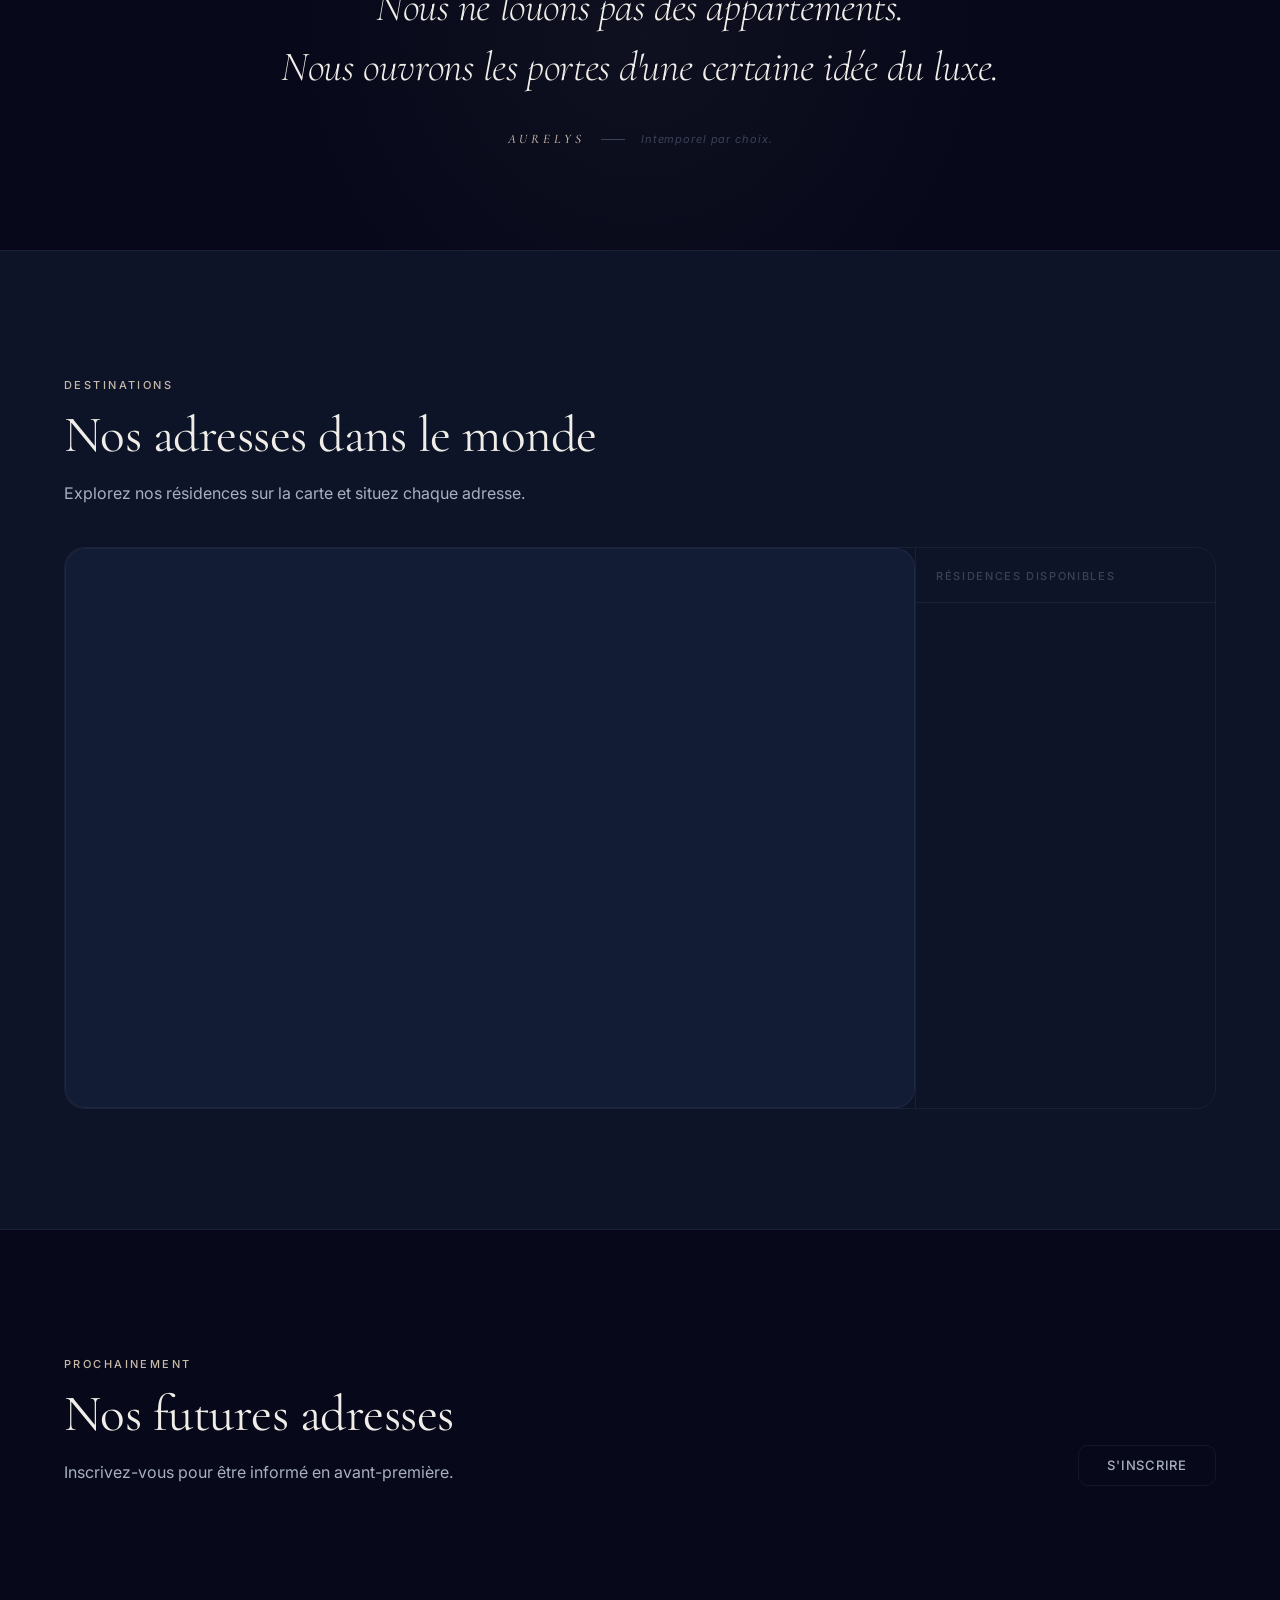
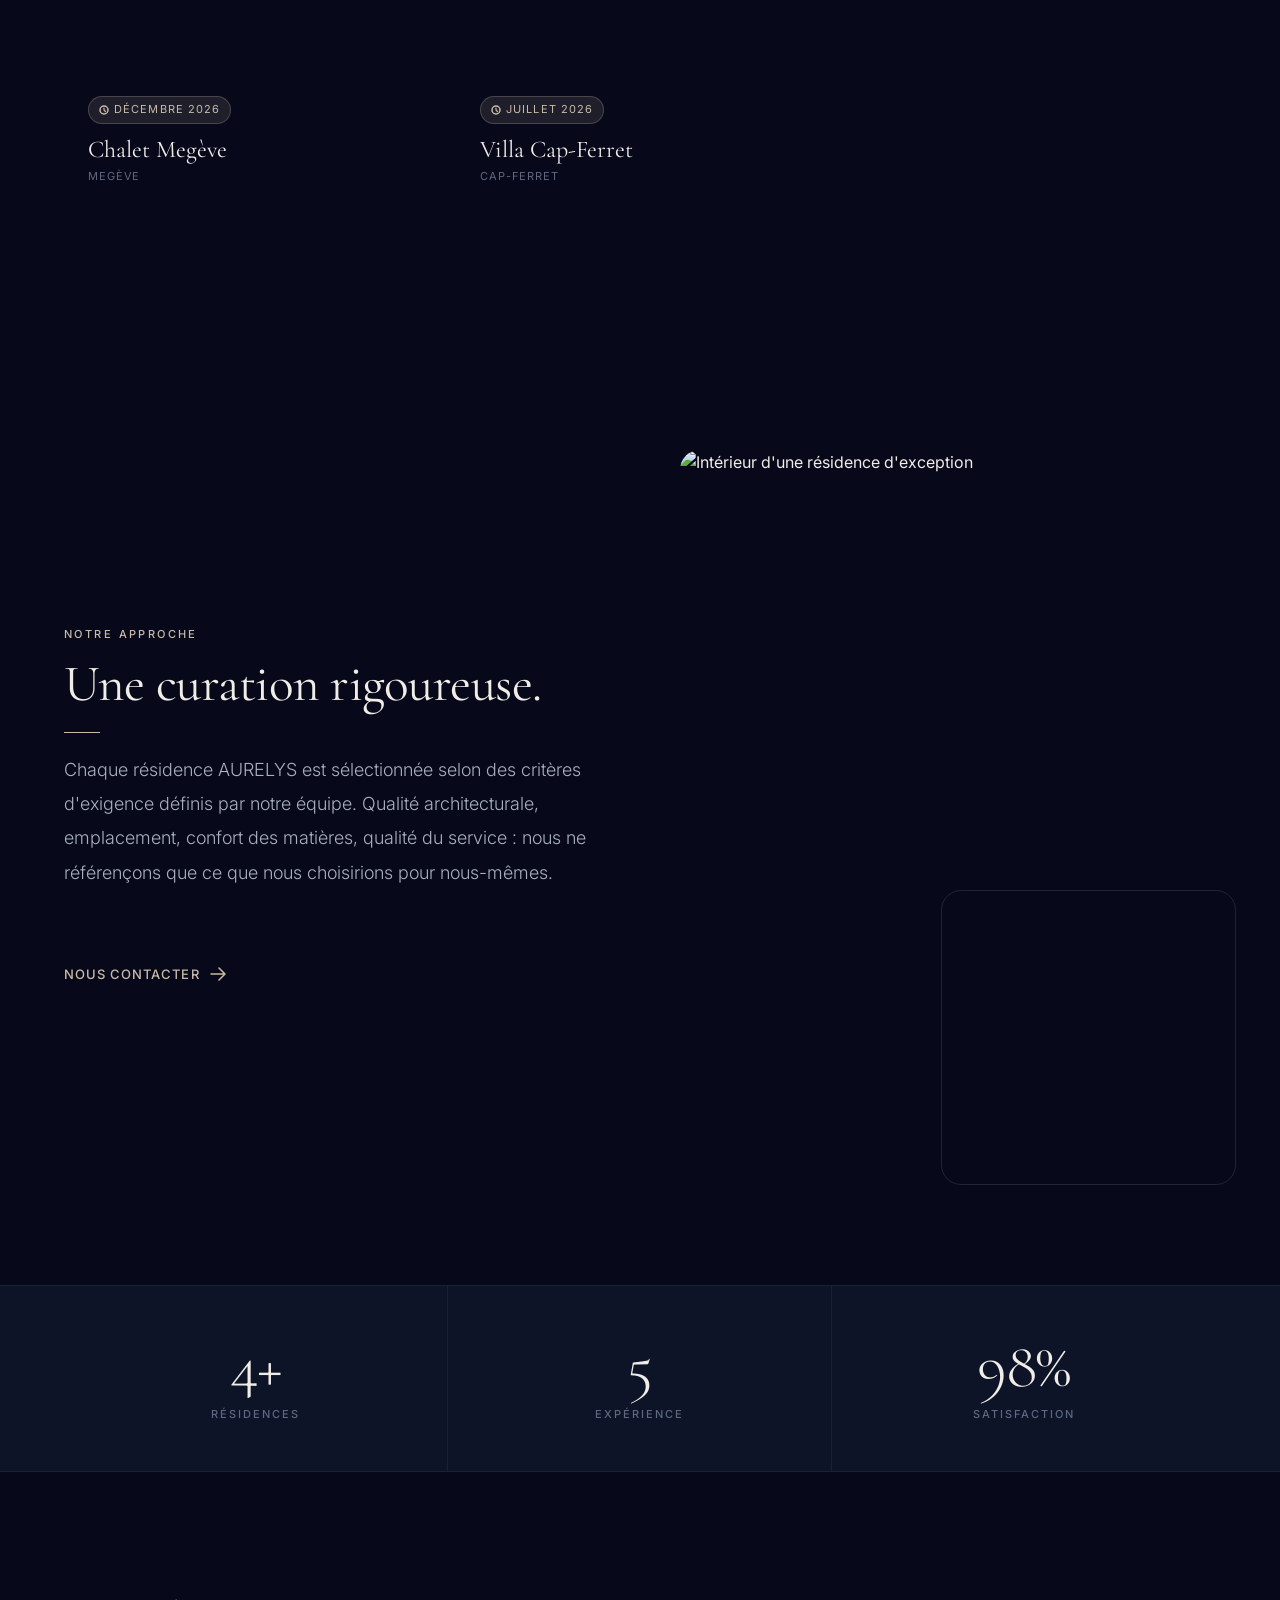
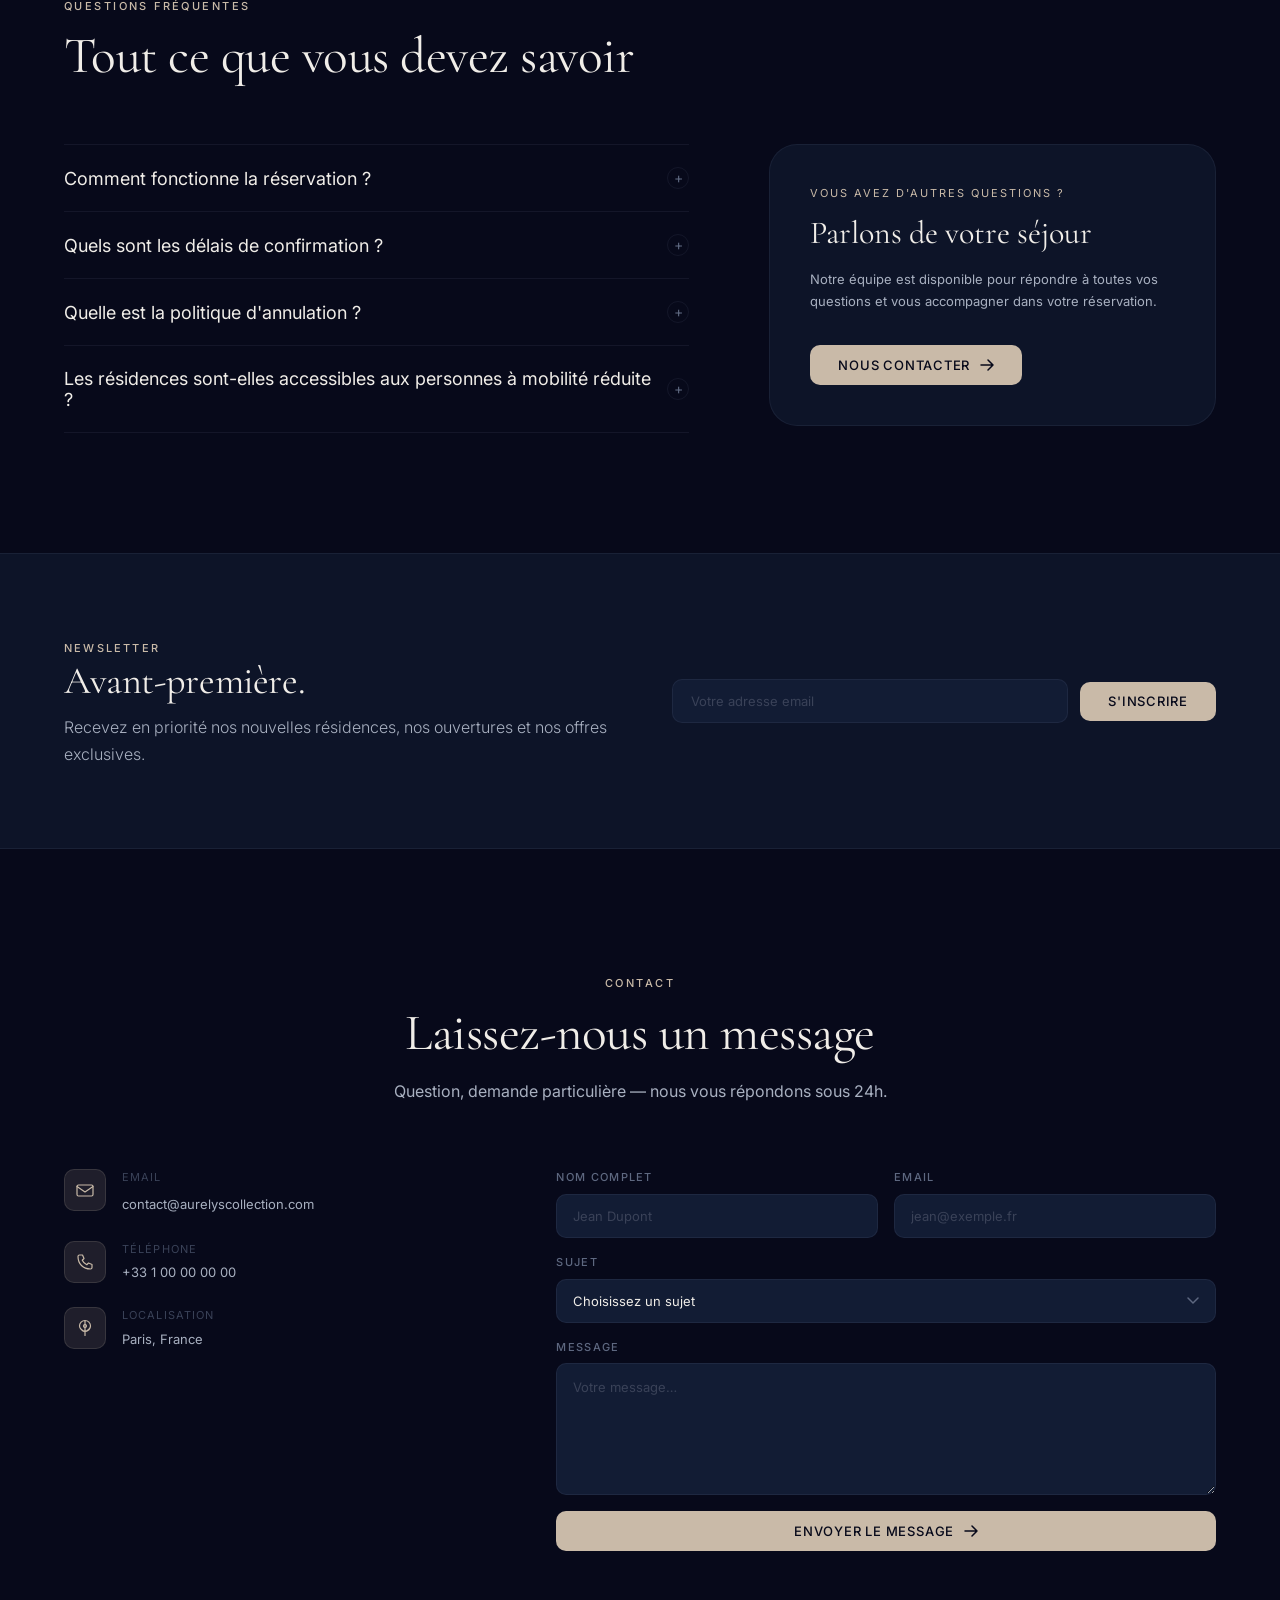
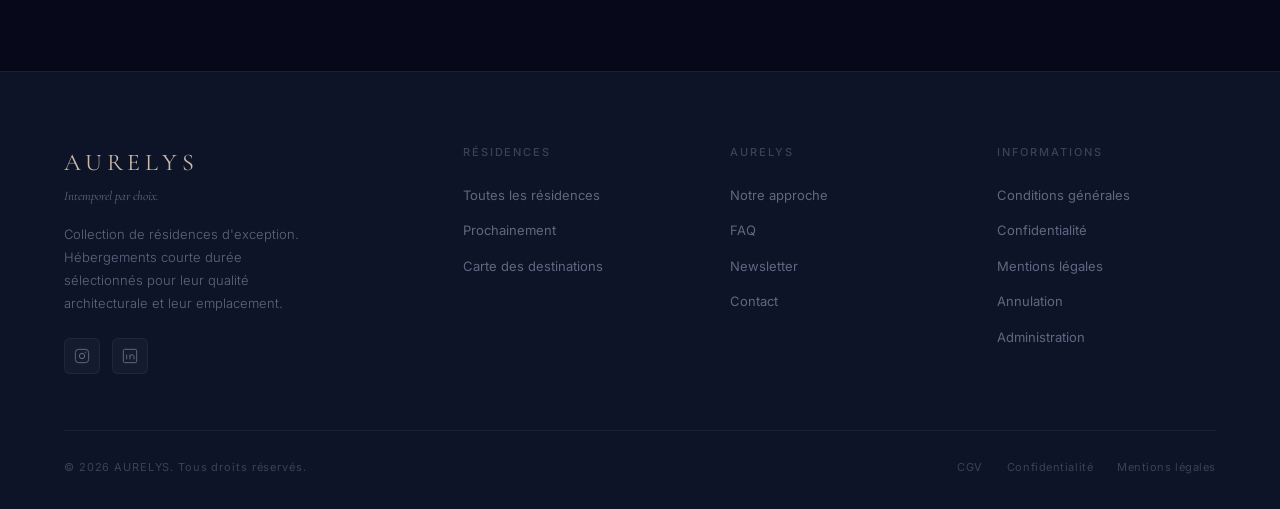
==== commit 9ad57a02: "Remove hero search bar and favorites feature - Remove search input/button from hero section in index" ====
--- a/index.html
+++ b/index.html
@@ -125,11 +125,6 @@
         <a href="#a-propos" class="btn btn-outline">Notre approche</a>
       </div>
 
-      <!-- Barre de recherche rapide -->
-      <div class="hero-search" role="search" aria-label="Recherche rapide">
-        <input id="hero-search-input" type="text" placeholder="Ville, résidence…" autocomplete="off" aria-label="Rechercher une résidence">
-        <button type="button" class="hero-search-btn" aria-label="Rechercher">→</button>
-      </div>
     </div>
   </div>
 
@@ -564,7 +559,6 @@
       <div class="prop-overlay-amenities" id="po-amenities"></div>
       <div class="prop-overlay-cta">
         <a id="po-book-btn" href="#" class="btn btn-primary">Réserver</a>
-        <button id="po-fav-btn" class="btn btn-outline prop-fav-btn" aria-pressed="false">♡ Favoris</button>
       </div>
     </div>
   </div>
--- a/css/style.css
+++ b/css/style.css
@@ -2633,53 +2633,6 @@
 
 
 /* ─────────────────────────────────────────────────────────────
-   18. HERO SEARCH BAR
-───────────────────────────────────────────────────────────── */
-
-.hero-search {
-  display: flex;
-  align-items: center;
-  background: rgba(255,255,255,0.06);
-  border: 1px solid rgba(255,255,255,0.12);
-  border-radius: var(--radius);
-  backdrop-filter: blur(12px);
-  -webkit-backdrop-filter: blur(12px);
-  margin-top: var(--space-8);
-  overflow: hidden;
-  max-width: 480px;
-  width: 100%;
-}
-
-.hero-search input {
-  flex: 1;
-  background: none;
-  border: none;
-  outline: none;
-  padding: 14px 20px;
-  color: var(--color-text-primary);
-  font-family: var(--font-sans);
-  font-size: var(--text-sm);
-  min-width: 0;
-}
-
-.hero-search input::placeholder { color: var(--color-text-muted); }
-
-.hero-search-btn {
-  padding: 14px 20px;
-  background: var(--color-accent);
-  color: var(--color-bg-base);
-  border: none;
-  cursor: pointer;
-  font-size: 1rem;
-  transition: background var(--transition);
-  flex-shrink: 0;
-  line-height: 1;
-}
-
-.hero-search-btn:hover { background: var(--color-accent-hover); }
-
-
-/* ─────────────────────────────────────────────────────────────
    19. DESTINATION FILTER STRIP
 ───────────────────────────────────────────────────────────── */
 
@@ -2847,40 +2800,6 @@
   border-top: 1px solid var(--color-border-soft);
 }
 
-.prop-fav-btn.is-fav {
-  color: var(--color-accent);
-  border-color: rgba(201,186,168,0.35);
-}
-
-/* Favoris sur les cartes */
-.prop-fav-icon {
-  position: absolute;
-  top: 14px;
-  right: 14px;
-  z-index: 3;
-  background: rgba(7,9,26,0.65);
-  backdrop-filter: blur(6px);
-  -webkit-backdrop-filter: blur(6px);
-  border: 1px solid rgba(255,255,255,0.1);
-  border-radius: 50%;
-  width: 34px;
-  height: 34px;
-  display: flex;
-  align-items: center;
-  justify-content: center;
-  cursor: pointer;
-  font-size: 14px;
-  transition: all var(--transition);
-  color: var(--color-text-muted);
-}
-
-.prop-fav-icon:hover,
-.prop-fav-icon.is-fav {
-  color: var(--color-accent);
-  border-color: rgba(201,186,168,0.35);
-  background: rgba(201,186,168,0.12);
-}
-
 /* Responsive overlay */
 @media (max-width: 680px) {
   .prop-overlay { padding: 0; align-items: flex-end; }
